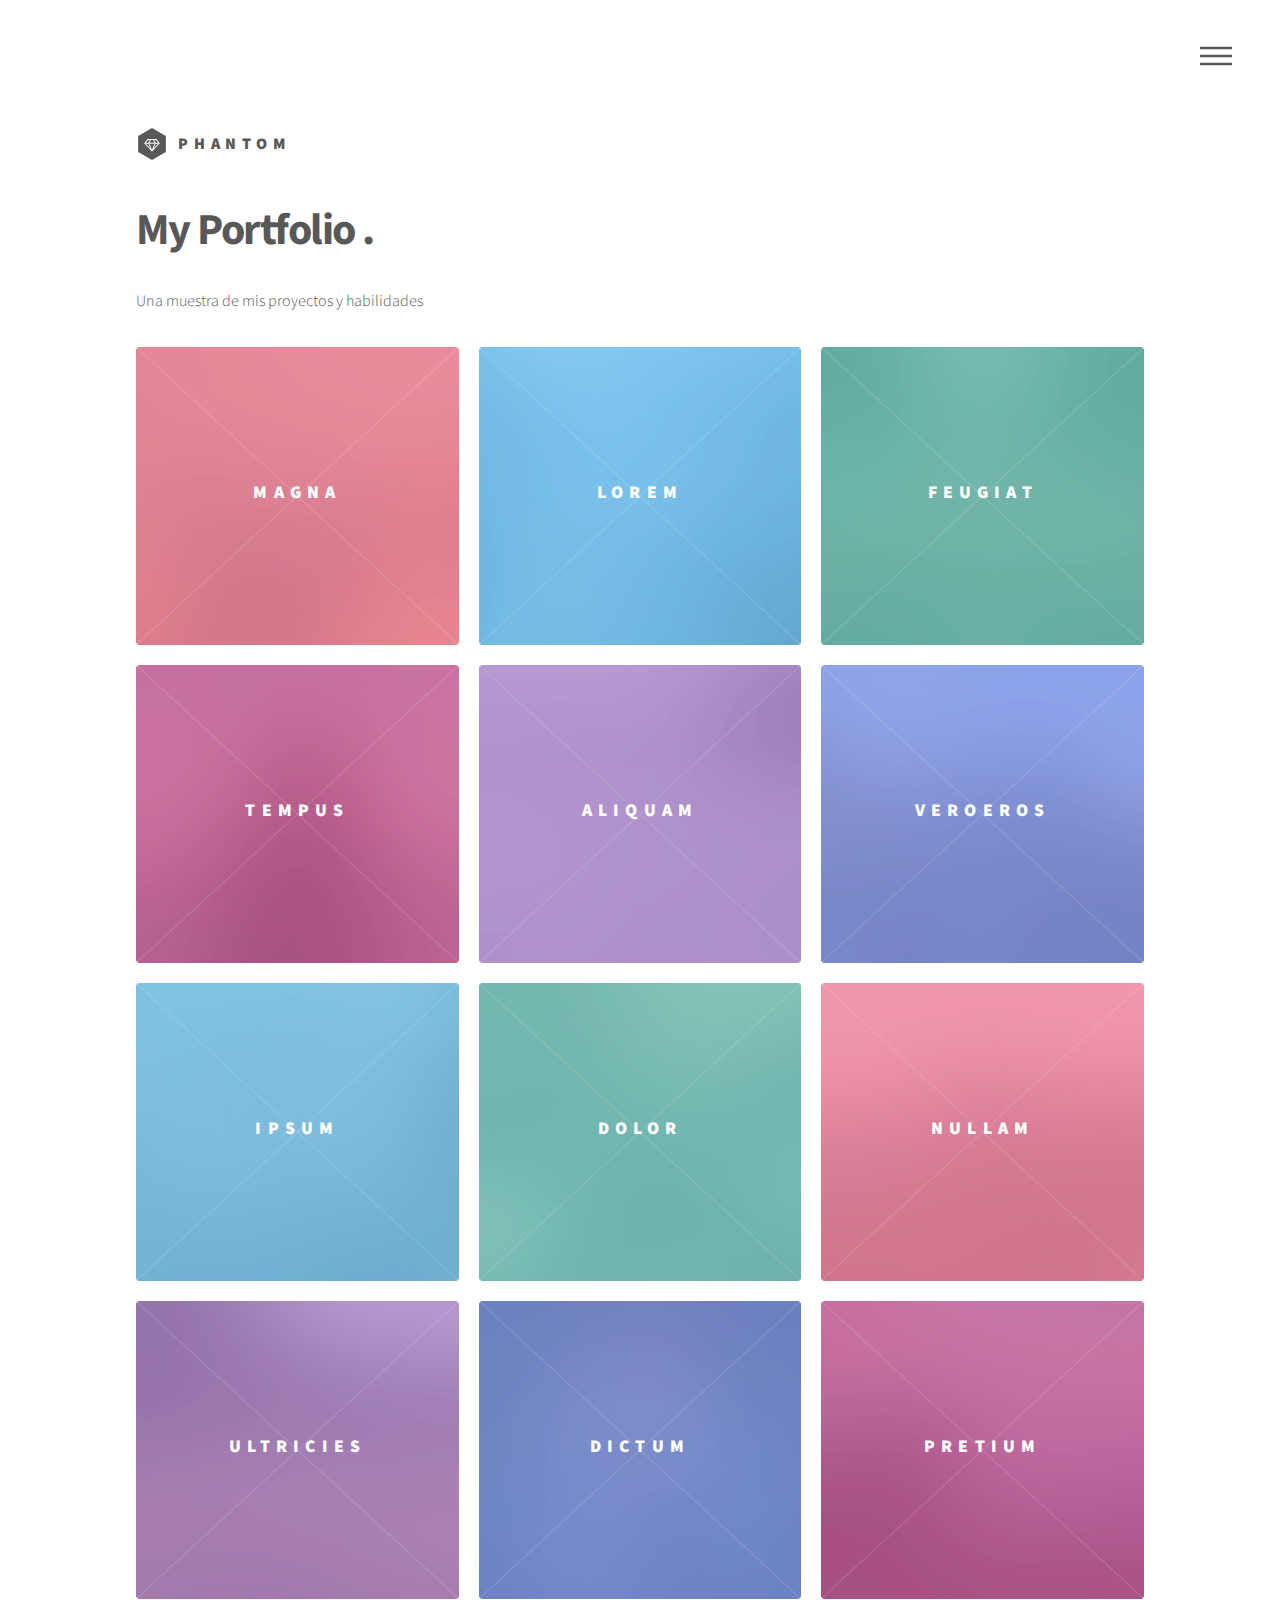
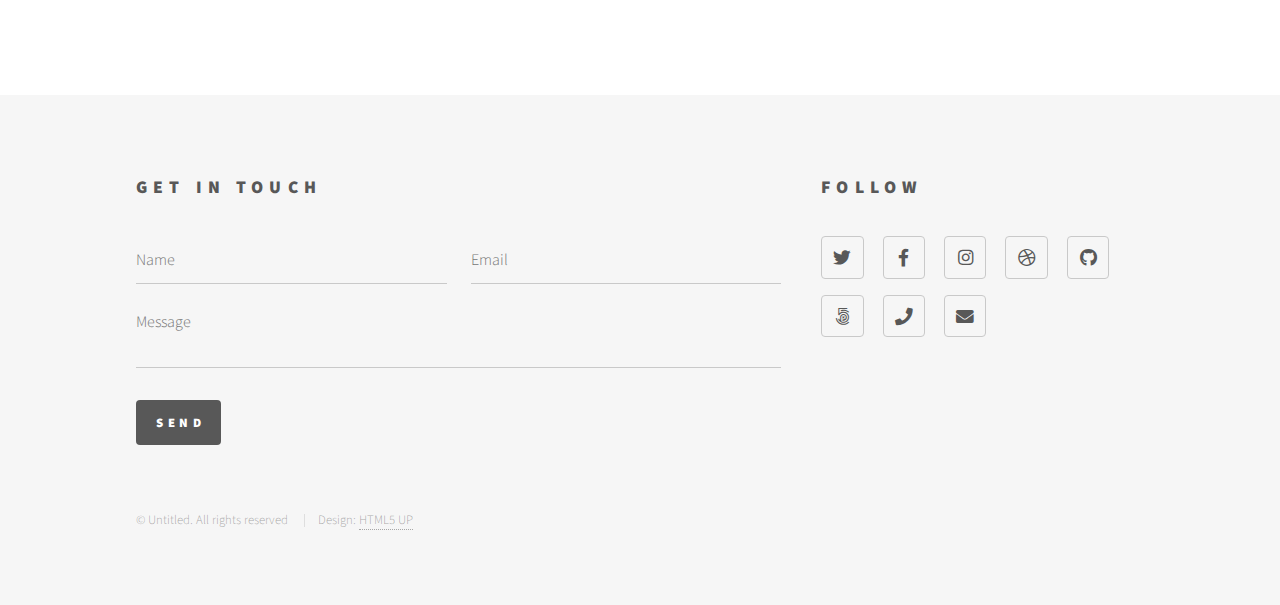
==== index.html @ a5b8e9b0 "upload" ====
<!DOCTYPE HTML>
<!--
	Phantom by HTML5 UP
	html5up.net | @ajlkn
	Free for personal and commercial use under the CCA 3.0 license (html5up.net/license)
-->
<html>

<head>
	<title>Sofia's portfolio</title>
	<meta charset="utf-8" />
	<meta name="viewport" content="width=device-width, initial-scale=1, user-scalable=no" />
	<link rel="stylesheet" href="assets/css/main.css" />
	<noscript>
		<link rel="stylesheet" href="assets/css/noscript.css" />
	</noscript>
</head>

<body class="is-preload">
	<!-- Wrapper -->
	<div id="wrapper">

		<!-- Header -->
		<header id="header">
			<div class="inner">

				<!-- Logo -->
				<a href="index.html" class="logo">
					<span class="symbol"><img src="images/logo.svg" alt="" /></span><span class="title">Phantom</span>
				</a>

				<!-- Nav -->
				<nav>
					<ul>
						<li><a href="#menu">Menu</a></li>
					</ul>
				</nav>

			</div>
		</header>

		<!-- Menu -->
		<nav id="menu">
			<h2>Menu</h2>
			<ul>
				<li><a href="index.html">Home</a></li>
				<li><a href="generic.html">Ipsum veroeros</a></li>
				<li><a href="generic.html">Tempus etiam</a></li>
				<li><a href="generic.html">Consequat dolor</a></li>
				<li><a href="elements.html">Elements</a></li>
			</ul>
		</nav>

		<!-- Main -->
		<div id="main">
			<div class="inner">
				<header>
					<h1>My Portfolio .</h1>
					<p>Una muestra de mis proyectos y habilidades</p>
				</header>
				<section class="tiles">
					<article class="style1">
						<span class="image">
							<img src="images/pic01.jpg" alt="" />
						</span>
						<a href="generic.html">
							<h2>Magna</h2>
							<div class="content">
								<p>Sed nisl arcu euismod sit amet nisi lorem etiam dolor veroeros et feugiat.</p>
							</div>
						</a>
					</article>
					<article class="style2">
						<span class="image">
							<img src="images/pic02.jpg" alt="" />
						</span>
						<a href="generic.html">
							<h2>Lorem</h2>
							<div class="content">
								<p>Sed nisl arcu euismod sit amet nisi lorem etiam dolor veroeros et feugiat.</p>
							</div>
						</a>
					</article>
					<article class="style3">
						<span class="image">
							<img src="images/pic03.jpg" alt="" />
						</span>
						<a href="generic.html">
							<h2>Feugiat</h2>
							<div class="content">
								<p>Sed nisl arcu euismod sit amet nisi lorem etiam dolor veroeros et feugiat.</p>
							</div>
						</a>
					</article>
					<article class="style4">
						<span class="image">
							<img src="images/pic04.jpg" alt="" />
						</span>
						<a href="generic.html">
							<h2>Tempus</h2>
							<div class="content">
								<p>Sed nisl arcu euismod sit amet nisi lorem etiam dolor veroeros et feugiat.</p>
							</div>
						</a>
					</article>
					<article class="style5">
						<span class="image">
							<img src="images/pic05.jpg" alt="" />
						</span>
						<a href="generic.html">
							<h2>Aliquam</h2>
							<div class="content">
								<p>Sed nisl arcu euismod sit amet nisi lorem etiam dolor veroeros et feugiat.</p>
							</div>
						</a>
					</article>
					<article class="style6">
						<span class="image">
							<img src="images/pic06.jpg" alt="" />
						</span>
						<a href="generic.html">
							<h2>Veroeros</h2>
							<div class="content">
								<p>Sed nisl arcu euismod sit amet nisi lorem etiam dolor veroeros et feugiat.</p>
							</div>
						</a>
					</article>
					<article class="style2">
						<span class="image">
							<img src="images/pic07.jpg" alt="" />
						</span>
						<a href="generic.html">
							<h2>Ipsum</h2>
							<div class="content">
								<p>Sed nisl arcu euismod sit amet nisi lorem etiam dolor veroeros et feugiat.</p>
							</div>
						</a>
					</article>
					<article class="style3">
						<span class="image">
							<img src="images/pic08.jpg" alt="" />
						</span>
						<a href="generic.html">
							<h2>Dolor</h2>
							<div class="content">
								<p>Sed nisl arcu euismod sit amet nisi lorem etiam dolor veroeros et feugiat.</p>
							</div>
						</a>
					</article>
					<article class="style1">
						<span class="image">
							<img src="images/pic09.jpg" alt="" />
						</span>
						<a href="generic.html">
							<h2>Nullam</h2>
							<div class="content">
								<p>Sed nisl arcu euismod sit amet nisi lorem etiam dolor veroeros et feugiat.</p>
							</div>
						</a>
					</article>
					<article class="style5">
						<span class="image">
							<img src="images/pic10.jpg" alt="" />
						</span>
						<a href="generic.html">
							<h2>Ultricies</h2>
							<div class="content">
								<p>Sed nisl arcu euismod sit amet nisi lorem etiam dolor veroeros et feugiat.</p>
							</div>
						</a>
					</article>
					<article class="style6">
						<span class="image">
							<img src="images/pic11.jpg" alt="" />
						</span>
						<a href="generic.html">
							<h2>Dictum</h2>
							<div class="content">
								<p>Sed nisl arcu euismod sit amet nisi lorem etiam dolor veroeros et feugiat.</p>
							</div>
						</a>
					</article>
					<article class="style4">
						<span class="image">
							<img src="images/pic12.jpg" alt="" />
						</span>
						<a href="generic.html">
							<h2>Pretium</h2>
							<div class="content">
								<p>Sed nisl arcu euismod sit amet nisi lorem etiam dolor veroeros et feugiat.</p>
							</div>
						</a>
					</article>
				</section>
			</div>
		</div>

		<!-- Footer -->
		<footer id="footer">
			<div class="inner">
				<section>
					<h2>Get in touch</h2>
					<form method="post" action="#">
						<div class="fields">
							<div class="field half">
								<input type="text" name="name" id="name" placeholder="Name" />
							</div>
							<div class="field half">
								<input type="email" name="email" id="email" placeholder="Email" />
							</div>
							<div class="field">
								<textarea name="message" id="message" placeholder="Message"></textarea>
							</div>
						</div>
						<ul class="actions">
							<li><input type="submit" value="Send" class="primary" /></li>
						</ul>
					</form>
				</section>
				<section>
					<h2>Follow</h2>
					<ul class="icons">
						<li><a href="#" class="icon brands style2 fa-twitter"><span class="label">Twitter</span></a>
						</li>
						<li><a href="#" class="icon brands style2 fa-facebook-f"><span class="label">Facebook</span></a>
						</li>
						<li><a href="#" class="icon brands style2 fa-instagram"><span class="label">Instagram</span></a>
						</li>
						<li><a href="#" class="icon brands style2 fa-dribbble"><span class="label">Dribbble</span></a>
						</li>
						<li><a href="#" class="icon brands style2 fa-github"><span class="label">GitHub</span></a></li>
						<li><a href="#" class="icon brands style2 fa-500px"><span class="label">500px</span></a></li>
						<li><a href="#" class="icon solid style2 fa-phone"><span class="label">Phone</span></a></li>
						<li><a href="#" class="icon solid style2 fa-envelope"><span class="label">Email</span></a></li>
					</ul>
				</section>
				<ul class="copyright">
					<li>&copy; Untitled. All rights reserved</li>
					<li>Design: <a href="http://html5up.net">HTML5 UP</a></li>
				</ul>
			</div>
		</footer>

	</div>

	<!-- Scripts -->
	<script src="assets/js/jquery.min.js"></script>
	<script src="assets/js/browser.min.js"></script>
	<script src="assets/js/breakpoints.min.js"></script>
	<script src="assets/js/util.js"></script>
	<script src="assets/js/main.js"></script>

</body>

</html>
---- assets/css/main.css ----
@import url(fontawesome-all.min.css);
@import url("https://fonts.googleapis.com/css?family=Source+Sans+Pro:300,700,900");

/*
	Phantom by HTML5 UP
	html5up.net | @ajlkn
	Free for personal and commercial use under the CCA 3.0 license (html5up.net/license)
*/

html, body, div, span, applet, object,
iframe, h1, h2, h3, h4, h5, h6, p, blockquote,
pre, a, abbr, acronym, address, big, cite,
code, del, dfn, em, img, ins, kbd, q, s, samp,
small, strike, strong, sub, sup, tt, var, b,
u, i, center, dl, dt, dd, ol, ul, li, fieldset,
form, label, legend, table, caption, tbody,
tfoot, thead, tr, th, td, article, aside,
canvas, details, embed, figure, figcaption,
footer, header, hgroup, menu, nav, output, ruby,
section, summary, time, mark, audio, video {
	margin: 0;
	padding: 0;
	border: 0;
	font-size: 100%;
	font: inherit;
	vertical-align: baseline;}

article, aside, details, figcaption, figure,
footer, header, hgroup, menu, nav, section {
	display: block;}

body {
	line-height: 1;
}

ol, ul {
	list-style: none;
}

blockquote, q {
	quotes: none;
}

	blockquote:before, blockquote:after, q:before, q:after {
		content: '';
		content: none;
	}

table {
	border-collapse: collapse;
	border-spacing: 0;
}

body {
	-webkit-text-size-adjust: none;
}

mark {
	background-color: transparent;
	color: inherit;
}

input::-moz-focus-inner {
	border: 0;
	padding: 0;
}

input, select, textarea {
	-moz-appearance: none;
	-webkit-appearance: none;
	-ms-appearance: none;
	appearance: none;
}

/* Basic */

	@-ms-viewport {
		width: device-width;
	}

	body {
		-ms-overflow-style: scrollbar;
	}

	@media screen and (max-width: 480px) {

		html, body {
			min-width: 320px;
		}

	}

	html {
		box-sizing: border-box;
	}

	*, *:before, *:after {
		box-sizing: inherit;
	}

	body {
		background: #ffffff;
	}

		body.is-preload *, body.is-preload *:before, body.is-preload *:after {
			-moz-animation: none !important;
			-webkit-animation: none !important;
			-ms-animation: none !important;
			animation: none !important;
			-moz-transition: none !important;
			-webkit-transition: none !important;
			-ms-transition: none !important;
			transition: none !important;
		}

/* Type */

	body, input, select, textarea {
		color: #585858;
		font-family: "Source Sans Pro", Helvetica, sans-serif;
		font-size: 16pt;
		font-weight: 300;
		line-height: 1.75;
	}

		@media screen and (max-width: 1680px) {

			body, input, select, textarea {
				font-size: 14pt;
			}

		}

		@media screen and (max-width: 1280px) {

			body, input, select, textarea {
				font-size: 12pt;
			}

		}

	a {
		-moz-transition: border-bottom-color 0.2s ease, color 0.2s ease;
		-webkit-transition: border-bottom-color 0.2s ease, color 0.2s ease;
		-ms-transition: border-bottom-color 0.2s ease, color 0.2s ease;
		transition: border-bottom-color 0.2s ease, color 0.2s ease;
		text-decoration: none;
		color: #585858;
		border-bottom: dotted 1px rgba(88, 88, 88, 0.5);
	}

		a:hover {
			border-bottom-color: transparent;
			color: #f2849e !important;
		}

	strong, b {
		font-weight: 900;
	}

	em, i {
		font-style: italic;
	}

	p {
		margin: 0 0 2em 0;
	}

	h1 {
		font-size: 2.75em;
		font-weight: 700;
		line-height: 1.3;
		margin: 0 0 1em 0;
		letter-spacing: -0.035em;
	}

		h1 a {
			color: inherit;
		}

		@media screen and (max-width: 736px) {

			h1 {
				font-size: 2em;
				margin: 0 0 1em 0;
			}

		}

		@media screen and (max-width: 360px) {

			h1 {
				font-size: 1.75em;
			}

		}

	h2, h3, h4, h5, h6 {
		font-weight: 900;
		line-height: 1.5;
		margin: 0 0 2em 0;
		text-transform: uppercase;
		letter-spacing: 0.35em;
	}

		h2 a, h3 a, h4 a, h5 a, h6 a {
			color: inherit;
		}

	h2 {
		font-size: 1.1em;
	}

	h3 {
		font-size: 1em;
	}

	h4 {
		font-size: 0.8em;
	}

	h5 {
		font-size: 0.8em;
	}

	h6 {
		font-size: 0.8em;
	}

	@media screen and (max-width: 980px) {

		h1 br, h2 br, h3 br, h4 br, h5 br, h6 br {
			display: none;
		}

	}

	@media screen and (max-width: 736px) {

		h2 {
			font-size: 1em;
		}

		h3 {
			font-size: 0.8em;
		}

	}

	sub {
		font-size: 0.8em;
		position: relative;
		top: 0.5em;
	}

	sup {
		font-size: 0.8em;
		position: relative;
		top: -0.5em;
	}

	blockquote {
		border-left: solid 4px #c9c9c9;
		font-style: italic;
		margin: 0 0 2em 0;
		padding: 0.5em 0 0.5em 2em;
	}

	code {
		background: rgba(144, 144, 144, 0.075);
		border-radius: 4px;
		border: solid 1px #c9c9c9;
		font-family: "Courier New", monospace;
		font-size: 0.9em;
		margin: 0 0.25em;
		padding: 0.25em 0.65em;
	}

	pre {
		-webkit-overflow-scrolling: touch;
		font-family: "Courier New", monospace;
		font-size: 0.9em;
		margin: 0 0 2em 0;
	}

		pre code {
			display: block;
			line-height: 1.75;
			padding: 1em 1.5em;
			overflow-x: auto;
		}

	hr {
		border: 0;
		border-bottom: solid 1px #c9c9c9;
		margin: 2em 0;
	}

		hr.major {
			margin: 3em 0;
		}

	.align-left {
		text-align: left;
	}

	.align-center {
		text-align: center;
	}

	.align-right {
		text-align: right;
	}

/* Row */

	.row {
		display: flex;
		flex-wrap: wrap;
		box-sizing: border-box;
		align-items: stretch;
	}

		.row > * {
			box-sizing: border-box;
		}

		.row.gtr-uniform > * > :last-child {
			margin-bottom: 0;
		}

		.row.aln-left {
			justify-content: flex-start;
		}

		.row.aln-center {
			justify-content: center;
		}

		.row.aln-right {
			justify-content: flex-end;
		}

		.row.aln-top {
			align-items: flex-start;
		}

		.row.aln-middle {
			align-items: center;
		}

		.row.aln-bottom {
			align-items: flex-end;
		}

		.row > .imp {
			order: -1;
		}

		.row > .col-1 {
			width: 8.33333%;
		}

		.row > .off-1 {
			margin-left: 8.33333%;
		}

		.row > .col-2 {
			width: 16.66667%;
		}

		.row > .off-2 {
			margin-left: 16.66667%;
		}

		.row > .col-3 {
			width: 25%;
		}

		.row > .off-3 {
			margin-left: 25%;
		}

		.row > .col-4 {
			width: 33.33333%;
		}

		.row > .off-4 {
			margin-left: 33.33333%;
		}

		.row > .col-5 {
			width: 41.66667%;
		}

		.row > .off-5 {
			margin-left: 41.66667%;
		}

		.row > .col-6 {
			width: 50%;
		}

		.row > .off-6 {
			margin-left: 50%;
		}

		.row > .col-7 {
			width: 58.33333%;
		}

		.row > .off-7 {
			margin-left: 58.33333%;
		}

		.row > .col-8 {
			width: 66.66667%;
		}

		.row > .off-8 {
			margin-left: 66.66667%;
		}

		.row > .col-9 {
			width: 75%;
		}

		.row > .off-9 {
			margin-left: 75%;
		}

		.row > .col-10 {
			width: 83.33333%;
		}

		.row > .off-10 {
			margin-left: 83.33333%;
		}

		.row > .col-11 {
			width: 91.66667%;
		}

		.row > .off-11 {
			margin-left: 91.66667%;
		}

		.row > .col-12 {
			width: 100%;
		}

		.row > .off-12 {
			margin-left: 100%;
		}

		.row.gtr-0 {
			margin-top: 0;
			margin-left: 0em;
		}

			.row.gtr-0 > * {
				padding: 0 0 0 0em;
			}

			.row.gtr-0.gtr-uniform {
				margin-top: 0em;
			}

				.row.gtr-0.gtr-uniform > * {
					padding-top: 0em;
				}

		.row.gtr-25 {
			margin-top: 0;
			margin-left: -0.5em;
		}

			.row.gtr-25 > * {
				padding: 0 0 0 0.5em;
			}

			.row.gtr-25.gtr-uniform {
				margin-top: -0.5em;
			}

				.row.gtr-25.gtr-uniform > * {
					padding-top: 0.5em;
				}

		.row.gtr-50 {
			margin-top: 0;
			margin-left: -1em;
		}

			.row.gtr-50 > * {
				padding: 0 0 0 1em;
			}

			.row.gtr-50.gtr-uniform {
				margin-top: -1em;
			}

				.row.gtr-50.gtr-uniform > * {
					padding-top: 1em;
				}

		.row {
			margin-top: 0;
			margin-left: -2em;
		}

			.row > * {
				padding: 0 0 0 2em;
			}

			.row.gtr-uniform {
				margin-top: -2em;
			}

				.row.gtr-uniform > * {
					padding-top: 2em;
				}

		.row.gtr-150 {
			margin-top: 0;
			margin-left: -3em;
		}

			.row.gtr-150 > * {
				padding: 0 0 0 3em;
			}

			.row.gtr-150.gtr-uniform {
				margin-top: -3em;
			}

				.row.gtr-150.gtr-uniform > * {
					padding-top: 3em;
				}

		.row.gtr-200 {
			margin-top: 0;
			margin-left: -4em;
		}

			.row.gtr-200 > * {
				padding: 0 0 0 4em;
			}

			.row.gtr-200.gtr-uniform {
				margin-top: -4em;
			}

				.row.gtr-200.gtr-uniform > * {
					padding-top: 4em;
				}

		@media screen and (max-width: 1680px) {

			.row {
				display: flex;
				flex-wrap: wrap;
				box-sizing: border-box;
				align-items: stretch;
			}

				.row > * {
					box-sizing: border-box;
				}

				.row.gtr-uniform > * > :last-child {
					margin-bottom: 0;
				}

				.row.aln-left {
					justify-content: flex-start;
				}

				.row.aln-center {
					justify-content: center;
				}

				.row.aln-right {
					justify-content: flex-end;
				}

				.row.aln-top {
					align-items: flex-start;
				}

				.row.aln-middle {
					align-items: center;
				}

				.row.aln-bottom {
					align-items: flex-end;
				}

				.row > .imp-xlarge {
					order: -1;
				}

				.row > .col-1-xlarge {
					width: 8.33333%;
				}

				.row > .off-1-xlarge {
					margin-left: 8.33333%;
				}

				.row > .col-2-xlarge {
					width: 16.66667%;
				}

				.row > .off-2-xlarge {
					margin-left: 16.66667%;
				}

				.row > .col-3-xlarge {
					width: 25%;
				}

				.row > .off-3-xlarge {
					margin-left: 25%;
				}

				.row > .col-4-xlarge {
					width: 33.33333%;
				}

				.row > .off-4-xlarge {
					margin-left: 33.33333%;
				}

				.row > .col-5-xlarge {
					width: 41.66667%;
				}

				.row > .off-5-xlarge {
					margin-left: 41.66667%;
				}

				.row > .col-6-xlarge {
					width: 50%;
				}

				.row > .off-6-xlarge {
					margin-left: 50%;
				}

				.row > .col-7-xlarge {
					width: 58.33333%;
				}

				.row > .off-7-xlarge {
					margin-left: 58.33333%;
				}

				.row > .col-8-xlarge {
					width: 66.66667%;
				}

				.row > .off-8-xlarge {
					margin-left: 66.66667%;
				}

				.row > .col-9-xlarge {
					width: 75%;
				}

				.row > .off-9-xlarge {
					margin-left: 75%;
				}

				.row > .col-10-xlarge {
					width: 83.33333%;
				}

				.row > .off-10-xlarge {
					margin-left: 83.33333%;
				}

				.row > .col-11-xlarge {
					width: 91.66667%;
				}

				.row > .off-11-xlarge {
					margin-left: 91.66667%;
				}

				.row > .col-12-xlarge {
					width: 100%;
				}

				.row > .off-12-xlarge {
					margin-left: 100%;
				}

				.row.gtr-0 {
					margin-top: 0;
					margin-left: 0em;
				}

					.row.gtr-0 > * {
						padding: 0 0 0 0em;
					}

					.row.gtr-0.gtr-uniform {
						margin-top: 0em;
					}

						.row.gtr-0.gtr-uniform > * {
							padding-top: 0em;
						}

				.row.gtr-25 {
					margin-top: 0;
					margin-left: -0.5em;
				}

					.row.gtr-25 > * {
						padding: 0 0 0 0.5em;
					}

					.row.gtr-25.gtr-uniform {
						margin-top: -0.5em;
					}

						.row.gtr-25.gtr-uniform > * {
							padding-top: 0.5em;
						}

				.row.gtr-50 {
					margin-top: 0;
					margin-left: -1em;
				}

					.row.gtr-50 > * {
						padding: 0 0 0 1em;
					}

					.row.gtr-50.gtr-uniform {
						margin-top: -1em;
					}

						.row.gtr-50.gtr-uniform > * {
							padding-top: 1em;
						}

				.row {
					margin-top: 0;
					margin-left: -2em;
				}

					.row > * {
						padding: 0 0 0 2em;
					}

					.row.gtr-uniform {
						margin-top: -2em;
					}

						.row.gtr-uniform > * {
							padding-top: 2em;
						}

				.row.gtr-150 {
					margin-top: 0;
					margin-left: -3em;
				}

					.row.gtr-150 > * {
						padding: 0 0 0 3em;
					}

					.row.gtr-150.gtr-uniform {
						margin-top: -3em;
					}

						.row.gtr-150.gtr-uniform > * {
							padding-top: 3em;
						}

				.row.gtr-200 {
					margin-top: 0;
					margin-left: -4em;
				}

					.row.gtr-200 > * {
						padding: 0 0 0 4em;
					}

					.row.gtr-200.gtr-uniform {
						margin-top: -4em;
					}

						.row.gtr-200.gtr-uniform > * {
							padding-top: 4em;
						}

		}

		@media screen and (max-width: 1280px) {

			.row {
				display: flex;
				flex-wrap: wrap;
				box-sizing: border-box;
				align-items: stretch;
			}

				.row > * {
					box-sizing: border-box;
				}

				.row.gtr-uniform > * > :last-child {
					margin-bottom: 0;
				}

				.row.aln-left {
					justify-content: flex-start;
				}

				.row.aln-center {
					justify-content: center;
				}

				.row.aln-right {
					justify-content: flex-end;
				}

				.row.aln-top {
					align-items: flex-start;
				}

				.row.aln-middle {
					align-items: center;
				}

				.row.aln-bottom {
					align-items: flex-end;
				}

				.row > .imp-large {
					order: -1;
				}

				.row > .col-1-large {
					width: 8.33333%;
				}

				.row > .off-1-large {
					margin-left: 8.33333%;
				}

				.row > .col-2-large {
					width: 16.66667%;
				}

				.row > .off-2-large {
					margin-left: 16.66667%;
				}

				.row > .col-3-large {
					width: 25%;
				}

				.row > .off-3-large {
					margin-left: 25%;
				}

				.row > .col-4-large {
					width: 33.33333%;
				}

				.row > .off-4-large {
					margin-left: 33.33333%;
				}

				.row > .col-5-large {
					width: 41.66667%;
				}

				.row > .off-5-large {
					margin-left: 41.66667%;
				}

				.row > .col-6-large {
					width: 50%;
				}

				.row > .off-6-large {
					margin-left: 50%;
				}

				.row > .col-7-large {
					width: 58.33333%;
				}

				.row > .off-7-large {
					margin-left: 58.33333%;
				}

				.row > .col-8-large {
					width: 66.66667%;
				}

				.row > .off-8-large {
					margin-left: 66.66667%;
				}

				.row > .col-9-large {
					width: 75%;
				}

				.row > .off-9-large {
					margin-left: 75%;
				}

				.row > .col-10-large {
					width: 83.33333%;
				}

				.row > .off-10-large {
					margin-left: 83.33333%;
				}

				.row > .col-11-large {
					width: 91.66667%;
				}

				.row > .off-11-large {
					margin-left: 91.66667%;
				}

				.row > .col-12-large {
					width: 100%;
				}

				.row > .off-12-large {
					margin-left: 100%;
				}

				.row.gtr-0 {
					margin-top: 0;
					margin-left: 0em;
				}

					.row.gtr-0 > * {
						padding: 0 0 0 0em;
					}

					.row.gtr-0.gtr-uniform {
						margin-top: 0em;
					}

						.row.gtr-0.gtr-uniform > * {
							padding-top: 0em;
						}

				.row.gtr-25 {
					margin-top: 0;
					margin-left: -0.5em;
				}

					.row.gtr-25 > * {
						padding: 0 0 0 0.5em;
					}

					.row.gtr-25.gtr-uniform {
						margin-top: -0.5em;
					}

						.row.gtr-25.gtr-uniform > * {
							padding-top: 0.5em;
						}

				.row.gtr-50 {
					margin-top: 0;
					margin-left: -1em;
				}

					.row.gtr-50 > * {
						padding: 0 0 0 1em;
					}

					.row.gtr-50.gtr-uniform {
						margin-top: -1em;
					}

						.row.gtr-50.gtr-uniform > * {
							padding-top: 1em;
						}

				.row {
					margin-top: 0;
					margin-left: -2em;
				}

					.row > * {
						padding: 0 0 0 2em;
					}

					.row.gtr-uniform {
						margin-top: -2em;
					}

						.row.gtr-uniform > * {
							padding-top: 2em;
						}

				.row.gtr-150 {
					margin-top: 0;
					margin-left: -3em;
				}

					.row.gtr-150 > * {
						padding: 0 0 0 3em;
					}

					.row.gtr-150.gtr-uniform {
						margin-top: -3em;
					}

						.row.gtr-150.gtr-uniform > * {
							padding-top: 3em;
						}

				.row.gtr-200 {
					margin-top: 0;
					margin-left: -4em;
				}

					.row.gtr-200 > * {
						padding: 0 0 0 4em;
					}

					.row.gtr-200.gtr-uniform {
						margin-top: -4em;
					}

						.row.gtr-200.gtr-uniform > * {
							padding-top: 4em;
						}

		}

		@media screen and (max-width: 980px) {

			.row {
				display: flex;
				flex-wrap: wrap;
				box-sizing: border-box;
				align-items: stretch;
			}

				.row > * {
					box-sizing: border-box;
				}

				.row.gtr-uniform > * > :last-child {
					margin-bottom: 0;
				}

				.row.aln-left {
					justify-content: flex-start;
				}

				.row.aln-center {
					justify-content: center;
				}

				.row.aln-right {
					justify-content: flex-end;
				}

				.row.aln-top {
					align-items: flex-start;
				}

				.row.aln-middle {
					align-items: center;
				}

				.row.aln-bottom {
					align-items: flex-end;
				}

				.row > .imp-medium {
					order: -1;
				}

				.row > .col-1-medium {
					width: 8.33333%;
				}

				.row > .off-1-medium {
					margin-left: 8.33333%;
				}

				.row > .col-2-medium {
					width: 16.66667%;
				}

				.row > .off-2-medium {
					margin-left: 16.66667%;
				}

				.row > .col-3-medium {
					width: 25%;
				}

				.row > .off-3-medium {
					margin-left: 25%;
				}

				.row > .col-4-medium {
					width: 33.33333%;
				}

				.row > .off-4-medium {
					margin-left: 33.33333%;
				}

				.row > .col-5-medium {
					width: 41.66667%;
				}

				.row > .off-5-medium {
					margin-left: 41.66667%;
				}

				.row > .col-6-medium {
					width: 50%;
				}

				.row > .off-6-medium {
					margin-left: 50%;
				}

				.row > .col-7-medium {
					width: 58.33333%;
				}

				.row > .off-7-medium {
					margin-left: 58.33333%;
				}

				.row > .col-8-medium {
					width: 66.66667%;
				}

				.row > .off-8-medium {
					margin-left: 66.66667%;
				}

				.row > .col-9-medium {
					width: 75%;
				}

				.row > .off-9-medium {
					margin-left: 75%;
				}

				.row > .col-10-medium {
					width: 83.33333%;
				}

				.row > .off-10-medium {
					margin-left: 83.33333%;
				}

				.row > .col-11-medium {
					width: 91.66667%;
				}

				.row > .off-11-medium {
					margin-left: 91.66667%;
				}

				.row > .col-12-medium {
					width: 100%;
				}

				.row > .off-12-medium {
					margin-left: 100%;
				}

				.row.gtr-0 {
					margin-top: 0;
					margin-left: 0em;
				}

					.row.gtr-0 > * {
						padding: 0 0 0 0em;
					}

					.row.gtr-0.gtr-uniform {
						margin-top: 0em;
					}

						.row.gtr-0.gtr-uniform > * {
							padding-top: 0em;
						}

				.row.gtr-25 {
					margin-top: 0;
					margin-left: -0.375em;
				}

					.row.gtr-25 > * {
						padding: 0 0 0 0.375em;
					}

					.row.gtr-25.gtr-uniform {
						margin-top: -0.375em;
					}

						.row.gtr-25.gtr-uniform > * {
							padding-top: 0.375em;
						}

				.row.gtr-50 {
					margin-top: 0;
					margin-left: -0.75em;
				}

					.row.gtr-50 > * {
						padding: 0 0 0 0.75em;
					}

					.row.gtr-50.gtr-uniform {
						margin-top: -0.75em;
					}

						.row.gtr-50.gtr-uniform > * {
							padding-top: 0.75em;
						}

				.row {
					margin-top: 0;
					margin-left: -1.5em;
				}

					.row > * {
						padding: 0 0 0 1.5em;
					}

					.row.gtr-uniform {
						margin-top: -1.5em;
					}

						.row.gtr-uniform > * {
							padding-top: 1.5em;
						}

				.row.gtr-150 {
					margin-top: 0;
					margin-left: -2.25em;
				}

					.row.gtr-150 > * {
						padding: 0 0 0 2.25em;
					}

					.row.gtr-150.gtr-uniform {
						margin-top: -2.25em;
					}

						.row.gtr-150.gtr-uniform > * {
							padding-top: 2.25em;
						}

				.row.gtr-200 {
					margin-top: 0;
					margin-left: -3em;
				}

					.row.gtr-200 > * {
						padding: 0 0 0 3em;
					}

					.row.gtr-200.gtr-uniform {
						margin-top: -3em;
					}

						.row.gtr-200.gtr-uniform > * {
							padding-top: 3em;
						}

		}

		@media screen and (max-width: 736px) {

			.row {
				display: flex;
				flex-wrap: wrap;
				box-sizing: border-box;
				align-items: stretch;
			}

				.row > * {
					box-sizing: border-box;
				}

				.row.gtr-uniform > * > :last-child {
					margin-bottom: 0;
				}

				.row.aln-left {
					justify-content: flex-start;
				}

				.row.aln-center {
					justify-content: center;
				}

				.row.aln-right {
					justify-content: flex-end;
				}

				.row.aln-top {
					align-items: flex-start;
				}

				.row.aln-middle {
					align-items: center;
				}

				.row.aln-bottom {
					align-items: flex-end;
				}

				.row > .imp-small {
					order: -1;
				}

				.row > .col-1-small {
					width: 8.33333%;
				}

				.row > .off-1-small {
					margin-left: 8.33333%;
				}

				.row > .col-2-small {
					width: 16.66667%;
				}

				.row > .off-2-small {
					margin-left: 16.66667%;
				}

				.row > .col-3-small {
					width: 25%;
				}

				.row > .off-3-small {
					margin-left: 25%;
				}

				.row > .col-4-small {
					width: 33.33333%;
				}

				.row > .off-4-small {
					margin-left: 33.33333%;
				}

				.row > .col-5-small {
					width: 41.66667%;
				}

				.row > .off-5-small {
					margin-left: 41.66667%;
				}

				.row > .col-6-small {
					width: 50%;
				}

				.row > .off-6-small {
					margin-left: 50%;
				}

				.row > .col-7-small {
					width: 58.33333%;
				}

				.row > .off-7-small {
					margin-left: 58.33333%;
				}

				.row > .col-8-small {
					width: 66.66667%;
				}

				.row > .off-8-small {
					margin-left: 66.66667%;
				}

				.row > .col-9-small {
					width: 75%;
				}

				.row > .off-9-small {
					margin-left: 75%;
				}

				.row > .col-10-small {
					width: 83.33333%;
				}

				.row > .off-10-small {
					margin-left: 83.33333%;
				}

				.row > .col-11-small {
					width: 91.66667%;
				}

				.row > .off-11-small {
					margin-left: 91.66667%;
				}

				.row > .col-12-small {
					width: 100%;
				}

				.row > .off-12-small {
					margin-left: 100%;
				}

				.row.gtr-0 {
					margin-top: 0;
					margin-left: 0em;
				}

					.row.gtr-0 > * {
						padding: 0 0 0 0em;
					}

					.row.gtr-0.gtr-uniform {
						margin-top: 0em;
					}

						.row.gtr-0.gtr-uniform > * {
							padding-top: 0em;
						}

				.row.gtr-25 {
					margin-top: 0;
					margin-left: -0.25em;
				}

					.row.gtr-25 > * {
						padding: 0 0 0 0.25em;
					}

					.row.gtr-25.gtr-uniform {
						margin-top: -0.25em;
					}

						.row.gtr-25.gtr-uniform > * {
							padding-top: 0.25em;
						}

				.row.gtr-50 {
					margin-top: 0;
					margin-left: -0.5em;
				}

					.row.gtr-50 > * {
						padding: 0 0 0 0.5em;
					}

					.row.gtr-50.gtr-uniform {
						margin-top: -0.5em;
					}

						.row.gtr-50.gtr-uniform > * {
							padding-top: 0.5em;
						}

				.row {
					margin-top: 0;
					margin-left: -1em;
				}

					.row > * {
						padding: 0 0 0 1em;
					}

					.row.gtr-uniform {
						margin-top: -1em;
					}

						.row.gtr-uniform > * {
							padding-top: 1em;
						}

				.row.gtr-150 {
					margin-top: 0;
					margin-left: -1.5em;
				}

					.row.gtr-150 > * {
						padding: 0 0 0 1.5em;
					}

					.row.gtr-150.gtr-uniform {
						margin-top: -1.5em;
					}

						.row.gtr-150.gtr-uniform > * {
							padding-top: 1.5em;
						}

				.row.gtr-200 {
					margin-top: 0;
					margin-left: -2em;
				}

					.row.gtr-200 > * {
						padding: 0 0 0 2em;
					}

					.row.gtr-200.gtr-uniform {
						margin-top: -2em;
					}

						.row.gtr-200.gtr-uniform > * {
							padding-top: 2em;
						}

		}

		@media screen and (max-width: 480px) {

			.row {
				display: flex;
				flex-wrap: wrap;
				box-sizing: border-box;
				align-items: stretch;
			}

				.row > * {
					box-sizing: border-box;
				}

				.row.gtr-uniform > * > :last-child {
					margin-bottom: 0;
				}

				.row.aln-left {
					justify-content: flex-start;
				}

				.row.aln-center {
					justify-content: center;
				}

				.row.aln-right {
					justify-content: flex-end;
				}

				.row.aln-top {
					align-items: flex-start;
				}

				.row.aln-middle {
					align-items: center;
				}

				.row.aln-bottom {
					align-items: flex-end;
				}

				.row > .imp-xsmall {
					order: -1;
				}

				.row > .col-1-xsmall {
					width: 8.33333%;
				}

				.row > .off-1-xsmall {
					margin-left: 8.33333%;
				}

				.row > .col-2-xsmall {
					width: 16.66667%;
				}

				.row > .off-2-xsmall {
					margin-left: 16.66667%;
				}

				.row > .col-3-xsmall {
					width: 25%;
				}

				.row > .off-3-xsmall {
					margin-left: 25%;
				}

				.row > .col-4-xsmall {
					width: 33.33333%;
				}

				.row > .off-4-xsmall {
					margin-left: 33.33333%;
				}

				.row > .col-5-xsmall {
					width: 41.66667%;
				}

				.row > .off-5-xsmall {
					margin-left: 41.66667%;
				}

				.row > .col-6-xsmall {
					width: 50%;
				}

				.row > .off-6-xsmall {
					margin-left: 50%;
				}

				.row > .col-7-xsmall {
					width: 58.33333%;
				}

				.row > .off-7-xsmall {
					margin-left: 58.33333%;
				}

				.row > .col-8-xsmall {
					width: 66.66667%;
				}

				.row > .off-8-xsmall {
					margin-left: 66.66667%;
				}

				.row > .col-9-xsmall {
					width: 75%;
				}

				.row > .off-9-xsmall {
					margin-left: 75%;
				}

				.row > .col-10-xsmall {
					width: 83.33333%;
				}

				.row > .off-10-xsmall {
					margin-left: 83.33333%;
				}

				.row > .col-11-xsmall {
					width: 91.66667%;
				}

				.row > .off-11-xsmall {
					margin-left: 91.66667%;
				}

				.row > .col-12-xsmall {
					width: 100%;
				}

				.row > .off-12-xsmall {
					margin-left: 100%;
				}

				.row.gtr-0 {
					margin-top: 0;
					margin-left: 0em;
				}

					.row.gtr-0 > * {
						padding: 0 0 0 0em;
					}

					.row.gtr-0.gtr-uniform {
						margin-top: 0em;
					}

						.row.gtr-0.gtr-uniform > * {
							padding-top: 0em;
						}

				.row.gtr-25 {
					margin-top: 0;
					margin-left: -0.25em;
				}

					.row.gtr-25 > * {
						padding: 0 0 0 0.25em;
					}

					.row.gtr-25.gtr-uniform {
						margin-top: -0.25em;
					}

						.row.gtr-25.gtr-uniform > * {
							padding-top: 0.25em;
						}

				.row.gtr-50 {
					margin-top: 0;
					margin-left: -0.5em;
				}

					.row.gtr-50 > * {
						padding: 0 0 0 0.5em;
					}

					.row.gtr-50.gtr-uniform {
						margin-top: -0.5em;
					}

						.row.gtr-50.gtr-uniform > * {
							padding-top: 0.5em;
						}

				.row {
					margin-top: 0;
					margin-left: -1em;
				}

					.row > * {
						padding: 0 0 0 1em;
					}

					.row.gtr-uniform {
						margin-top: -1em;
					}

						.row.gtr-uniform > * {
							padding-top: 1em;
						}

				.row.gtr-150 {
					margin-top: 0;
					margin-left: -1.5em;
				}

					.row.gtr-150 > * {
						padding: 0 0 0 1.5em;
					}

					.row.gtr-150.gtr-uniform {
						margin-top: -1.5em;
					}

						.row.gtr-150.gtr-uniform > * {
							padding-top: 1.5em;
						}

				.row.gtr-200 {
					margin-top: 0;
					margin-left: -2em;
				}

					.row.gtr-200 > * {
						padding: 0 0 0 2em;
					}

					.row.gtr-200.gtr-uniform {
						margin-top: -2em;
					}

						.row.gtr-200.gtr-uniform > * {
							padding-top: 2em;
						}

		}

/* Section/Article */

	section.special, article.special {
		text-align: center;
	}

	header p {
		margin-top: -1em;
	}

	@media screen and (max-width: 736px) {

		header p {
			margin-top: 0;
		}

	}

/* Icon */

	.icon {
		text-decoration: none;
		border-bottom: none;
		position: relative;
	}

		.icon:before {
			-moz-osx-font-smoothing: grayscale;
			-webkit-font-smoothing: antialiased;
			display: inline-block;
			font-style: normal;
			font-variant: normal;
			text-rendering: auto;
			line-height: 1;
			text-transform: none !important;
			font-family: 'Font Awesome 5 Free';
			font-weight: 400;
		}

		.icon > .label {
			display: none;
		}

		.icon:before {
			line-height: inherit;
		}

		.icon.solid:before {
			font-weight: 900;
		}

		.icon.brands:before {
			font-family: 'Font Awesome 5 Brands';
		}

		.icon.style2 {
			-moz-transition: background-color 0.2s ease-in-out, color 0.2s ease-in-out, border-color 0.2s ease-in-out;
			-webkit-transition: background-color 0.2s ease-in-out, color 0.2s ease-in-out, border-color 0.2s ease-in-out;
			-ms-transition: background-color 0.2s ease-in-out, color 0.2s ease-in-out, border-color 0.2s ease-in-out;
			transition: background-color 0.2s ease-in-out, color 0.2s ease-in-out, border-color 0.2s ease-in-out;
			background-color: transparent;
			border: solid 1px #c9c9c9;
			border-radius: 4px;
			width: 2.65em;
			height: 2.65em;
			display: inline-block;
			text-align: center;
			line-height: 2.65em;
			color: inherit;
		}

			.icon.style2:before {
				font-size: 1.1em;
			}

			.icon.style2:hover {
				color: #f2849e;
				border-color: #f2849e;
			}

			.icon.style2:active {
				background-color: rgba(242, 132, 158, 0.1);
			}

/* List */

	ol {
		list-style: decimal;
		margin: 0 0 2em 0;
		padding-left: 1.25em;
	}

		ol li {
			padding-left: 0.25em;
		}

	ul {
		list-style: disc;
		margin: 0 0 2em 0;
		padding-left: 1em;
	}

		ul li {
			padding-left: 0.5em;
		}

		ul.alt {
			list-style: none;
			padding-left: 0;
		}

			ul.alt li {
				border-top: solid 1px #c9c9c9;
				padding: 0.5em 0;
			}

				ul.alt li:first-child {
					border-top: 0;
					padding-top: 0;
				}

	dl {
		margin: 0 0 2em 0;
	}

		dl dt {
			display: block;
			font-weight: 900;
			margin: 0 0 1em 0;
		}

		dl dd {
			margin-left: 2em;
		}

/* Actions */

	ul.actions {
		display: -moz-flex;
		display: -webkit-flex;
		display: -ms-flex;
		display: flex;
		cursor: default;
		list-style: none;
		margin-left: -1em;
		padding-left: 0;
	}

		ul.actions li {
			padding: 0 0 0 1em;
			vertical-align: middle;
		}

		ul.actions.special {
			-moz-justify-content: center;
			-webkit-justify-content: center;
			-ms-justify-content: center;
			justify-content: center;
			width: 100%;
			margin-left: 0;
		}

			ul.actions.special li:first-child {
				padding-left: 0;
			}

		ul.actions.stacked {
			-moz-flex-direction: column;
			-webkit-flex-direction: column;
			-ms-flex-direction: column;
			flex-direction: column;
			margin-left: 0;
		}

			ul.actions.stacked li {
				padding: 1.3em 0 0 0;
			}

				ul.actions.stacked li:first-child {
					padding-top: 0;
				}

		ul.actions.fit {
			width: calc(100% + 1em);
		}

			ul.actions.fit li {
				-moz-flex-grow: 1;
				-webkit-flex-grow: 1;
				-ms-flex-grow: 1;
				flex-grow: 1;
				-moz-flex-shrink: 1;
				-webkit-flex-shrink: 1;
				-ms-flex-shrink: 1;
				flex-shrink: 1;
				width: 100%;
			}

				ul.actions.fit li > * {
					width: 100%;
				}

			ul.actions.fit.stacked {
				width: 100%;
			}

		@media screen and (max-width: 480px) {

			ul.actions:not(.fixed) {
				-moz-flex-direction: column;
				-webkit-flex-direction: column;
				-ms-flex-direction: column;
				flex-direction: column;
				margin-left: 0;
				width: 100% !important;
			}

				ul.actions:not(.fixed) li {
					-moz-flex-grow: 1;
					-webkit-flex-grow: 1;
					-ms-flex-grow: 1;
					flex-grow: 1;
					-moz-flex-shrink: 1;
					-webkit-flex-shrink: 1;
					-ms-flex-shrink: 1;
					flex-shrink: 1;
					padding: 1em 0 0 0;
					text-align: center;
					width: 100%;
				}

					ul.actions:not(.fixed) li > * {
						width: 100%;
					}

					ul.actions:not(.fixed) li:first-child {
						padding-top: 0;
					}

					ul.actions:not(.fixed) li input[type="submit"],
					ul.actions:not(.fixed) li input[type="reset"],
					ul.actions:not(.fixed) li input[type="button"],
					ul.actions:not(.fixed) li button,
					ul.actions:not(.fixed) li .button {
						width: 100%;
					}

						ul.actions:not(.fixed) li input[type="submit"].icon:before,
						ul.actions:not(.fixed) li input[type="reset"].icon:before,
						ul.actions:not(.fixed) li input[type="button"].icon:before,
						ul.actions:not(.fixed) li button.icon:before,
						ul.actions:not(.fixed) li .button.icon:before {
							margin-left: -0.5rem;
						}

		}

/* Icons */

	ul.icons {
		cursor: default;
		list-style: none;
		padding-left: 0;
		margin: -1em 0 2em -1em;
	}

		ul.icons li {
			display: inline-block;
			padding: 1em 0 0 1em;
		}

/* Form */

	form {
		margin: 0 0 2em 0;
		overflow-x: hidden;
	}

		form > :last-child {
			margin-bottom: 0;
		}

		form > .fields {
			display: -moz-flex;
			display: -webkit-flex;
			display: -ms-flex;
			display: flex;
			-moz-flex-wrap: wrap;
			-webkit-flex-wrap: wrap;
			-ms-flex-wrap: wrap;
			flex-wrap: wrap;
			width: calc(100% + 3em);
			margin: -1.5em 0 2em -1.5em;
		}

			form > .fields > .field {
				-moz-flex-grow: 0;
				-webkit-flex-grow: 0;
				-ms-flex-grow: 0;
				flex-grow: 0;
				-moz-flex-shrink: 0;
				-webkit-flex-shrink: 0;
				-ms-flex-shrink: 0;
				flex-shrink: 0;
				padding: 1.5em 0 0 1.5em;
				width: calc(100% - 1.5em);
			}

				form > .fields > .field.half {
					width: calc(50% - 0.75em);
				}

				form > .fields > .field.third {
					width: calc(100%/3 - 0.5em);
				}

				form > .fields > .field.quarter {
					width: calc(25% - 0.375em);
				}

		@media screen and (max-width: 480px) {

			form > .fields {
				width: calc(100% + 3em);
				margin: -1.5em 0 2em -1.5em;
			}

				form > .fields > .field {
					padding: 1.5em 0 0 1.5em;
					width: calc(100% - 1.5em);
				}

					form > .fields > .field.half {
						width: calc(100% - 1.5em);
					}

					form > .fields > .field.third {
						width: calc(100% - 1.5em);
					}

					form > .fields > .field.quarter {
						width: calc(100% - 1.5em);
					}

		}

	label {
		display: block;
		font-size: 0.9em;
		font-weight: 900;
		margin: 0 0 1em 0;
	}

	input[type="text"],
	input[type="password"],
	input[type="email"],
	input[type="tel"],
	select,
	textarea {
		-moz-appearance: none;
		-webkit-appearance: none;
		-ms-appearance: none;
		appearance: none;
		background-color: transparent;
		border: none;
		border-radius: 0;
		border-bottom: solid 1px #c9c9c9;
		color: inherit;
		display: block;
		outline: 0;
		padding: 0;
		text-decoration: none;
		width: 100%;
	}

		input[type="text"]:invalid,
		input[type="password"]:invalid,
		input[type="email"]:invalid,
		input[type="tel"]:invalid,
		select:invalid,
		textarea:invalid {
			box-shadow: none;
		}

		input[type="text"]:focus,
		input[type="password"]:focus,
		input[type="email"]:focus,
		input[type="tel"]:focus,
		select:focus,
		textarea:focus {
			border-bottom-color: #f2849e;
			box-shadow: inset 0 -1px 0 0 #f2849e;
		}

	select {
		background-image: url("data:image/svg+xml;charset=utf8,%3Csvg xmlns='http://www.w3.org/2000/svg' width='40' height='40' preserveAspectRatio='none' viewBox='0 0 40 40'%3E%3Cpath d='M9.4,12.3l10.4,10.4l10.4-10.4c0.2-0.2,0.5-0.4,0.9-0.4c0.3,0,0.6,0.1,0.9,0.4l3.3,3.3c0.2,0.2,0.4,0.5,0.4,0.9 c0,0.4-0.1,0.6-0.4,0.9L20.7,31.9c-0.2,0.2-0.5,0.4-0.9,0.4c-0.3,0-0.6-0.1-0.9-0.4L4.3,17.3c-0.2-0.2-0.4-0.5-0.4-0.9 c0-0.4,0.1-0.6,0.4-0.9l3.3-3.3c0.2-0.2,0.5-0.4,0.9-0.4S9.1,12.1,9.4,12.3z' fill='%23c9c9c9' /%3E%3C/svg%3E");
		background-size: 1.25rem;
		background-repeat: no-repeat;
		background-position: calc(100% - 1rem) center;
		height: 3em;
		padding-right: 3em;
		text-overflow: ellipsis;
	}

		select option {
			background: #ffffff;
		}

		select:focus::-ms-value {
			background-color: transparent;
		}

		select::-ms-expand {
			display: none;
		}

	input[type="text"],
	input[type="password"],
	input[type="email"],
	select {
		height: 3em;
	}

	textarea {
		padding: 0;
		min-height: 3.75em;
	}

	input[type="checkbox"],
	input[type="radio"] {
		-moz-appearance: none;
		-webkit-appearance: none;
		-ms-appearance: none;
		appearance: none;
		display: block;
		float: left;
		margin-right: -2em;
		opacity: 0;
		width: 1em;
		z-index: -1;
	}

		input[type="checkbox"] + label,
		input[type="radio"] + label {
			text-decoration: none;
			color: #585858;
			cursor: pointer;
			display: inline-block;
			font-size: 1em;
			font-weight: 300;
			padding-left: 2.55em;
			padding-right: 0.75em;
			position: relative;
		}

			input[type="checkbox"] + label:before,
			input[type="radio"] + label:before {
				-moz-osx-font-smoothing: grayscale;
				-webkit-font-smoothing: antialiased;
				display: inline-block;
				font-style: normal;
				font-variant: normal;
				text-rendering: auto;
				line-height: 1;
				text-transform: none !important;
				font-family: 'Font Awesome 5 Free';
				font-weight: 900;
			}

			input[type="checkbox"] + label:before,
			input[type="radio"] + label:before {
				border-radius: 4px;
				border: solid 1px #c9c9c9;
				content: '';
				display: inline-block;
				font-size: 0.8em;
				height: 2.25em;
				left: 0;
				line-height: 2.25em;
				position: absolute;
				text-align: center;
				top: 0;
				width: 2.25em;
			}

		input[type="checkbox"]:checked + label:before,
		input[type="radio"]:checked + label:before {
			background: #585858;
			border-color: #585858;
			color: #ffffff;
			content: '\f00c';
		}

		input[type="checkbox"]:focus + label:before,
		input[type="radio"]:focus + label:before {
			border-color: #f2849e;
			box-shadow: 0 0 0 1px #f2849e;
		}

	input[type="checkbox"] + label:before {
		border-radius: 4px;
	}

	input[type="radio"] + label:before {
		border-radius: 100%;
	}

/* Box */

	.box {
		border-radius: 4px;
		border: solid 1px #c9c9c9;
		margin-bottom: 2em;
		padding: 1.5em;
	}

		.box > :last-child,
		.box > :last-child > :last-child,
		.box > :last-child > :last-child > :last-child {
			margin-bottom: 0;
		}

		.box.alt {
			border: 0;
			border-radius: 0;
			padding: 0;
		}

/* Image */

	.image {
		border-radius: 4px;
		border: 0;
		display: inline-block;
		position: relative;
	}

		.image img {
			border-radius: 4px;
			display: block;
		}

		.image.left, .image.right {
			max-width: 40%;
		}

			.image.left img, .image.right img {
				width: 100%;
			}

		.image.left {
			float: left;
			padding: 0 1.5em 1em 0;
			top: 0.25em;
		}

		.image.right {
			float: right;
			padding: 0 0 1em 1.5em;
			top: 0.25em;
		}

		.image.fit {
			display: block;
			margin: 0 0 2em 0;
			width: 100%;
		}

			.image.fit img {
				width: 100%;
			}

		.image.main {
			display: block;
			margin: 0 0 3em 0;
			width: 100%;
		}

			.image.main img {
				width: 100%;
			}

			@media screen and (max-width: 736px) {

				.image.main {
					margin: 0 0 2em 0;
				}

			}

/* Table */

	.table-wrapper {
		-webkit-overflow-scrolling: touch;
		overflow-x: auto;
	}

	table {
		margin: 0 0 2em 0;
		width: 100%;
	}

		table tbody tr {
			border: solid 1px #c9c9c9;
			border-left: 0;
			border-right: 0;
		}

			table tbody tr:nth-child(2n + 1) {
				background-color: rgba(144, 144, 144, 0.075);
			}

		table td {
			padding: 0.75em 0.75em;
		}

		table th {
			font-size: 0.9em;
			font-weight: 900;
			padding: 0 0.75em 0.75em 0.75em;
			text-align: left;
		}

		table thead {
			border-bottom: solid 2px #c9c9c9;
		}

		table tfoot {
			border-top: solid 2px #c9c9c9;
		}

		table.alt {
			border-collapse: separate;
		}

			table.alt tbody tr td {
				border: solid 1px #c9c9c9;
				border-left-width: 0;
				border-top-width: 0;
			}

				table.alt tbody tr td:first-child {
					border-left-width: 1px;
				}

			table.alt tbody tr:first-child td {
				border-top-width: 1px;
			}

			table.alt thead {
				border-bottom: 0;
			}

			table.alt tfoot {
				border-top: 0;
			}

/* Button */

	input[type="submit"],
	input[type="reset"],
	input[type="button"],
	button,
	.button {
		-moz-appearance: none;
		-webkit-appearance: none;
		-ms-appearance: none;
		appearance: none;
		-moz-transition: background-color 0.2s ease-in-out, color 0.2s ease-in-out, box-shadow 0.2s ease-in-out;
		-webkit-transition: background-color 0.2s ease-in-out, color 0.2s ease-in-out, box-shadow 0.2s ease-in-out;
		-ms-transition: background-color 0.2s ease-in-out, color 0.2s ease-in-out, box-shadow 0.2s ease-in-out;
		transition: background-color 0.2s ease-in-out, color 0.2s ease-in-out, box-shadow 0.2s ease-in-out;
		background-color: transparent;
		border-radius: 4px;
		border: 0;
		box-shadow: inset 0 0 0 2px #585858;
		color: #585858 !important;
		cursor: pointer;
		display: inline-block;
		font-size: 0.8em;
		font-weight: 900;
		height: 3.5em;
		letter-spacing: 0.35em;
		line-height: 3.45em;
		overflow: hidden;
		padding: 0 1.25em 0 1.6em;
		text-align: center;
		text-decoration: none;
		text-overflow: ellipsis;
		text-transform: uppercase;
		white-space: nowrap;
	}

		input[type="submit"].icon:before,
		input[type="reset"].icon:before,
		input[type="button"].icon:before,
		button.icon:before,
		.button.icon:before {
			margin-right: 0.5em;
		}

		input[type="submit"].fit,
		input[type="reset"].fit,
		input[type="button"].fit,
		button.fit,
		.button.fit {
			width: 100%;
		}

		input[type="submit"]:hover,
		input[type="reset"]:hover,
		input[type="button"]:hover,
		button:hover,
		.button:hover {
			color: #f2849e !important;
			box-shadow: inset 0 0 0 2px #f2849e;
		}

		input[type="submit"]:active,
		input[type="reset"]:active,
		input[type="button"]:active,
		button:active,
		.button:active {
			background-color: rgba(242, 132, 158, 0.1);
		}

		input[type="submit"].small,
		input[type="reset"].small,
		input[type="button"].small,
		button.small,
		.button.small {
			font-size: 0.6em;
		}

		input[type="submit"].large,
		input[type="reset"].large,
		input[type="button"].large,
		button.large,
		.button.large {
			font-size: 1em;
		}

		input[type="submit"].primary,
		input[type="reset"].primary,
		input[type="button"].primary,
		button.primary,
		.button.primary {
			box-shadow: none;
			background-color: #585858;
			color: #ffffff !important;
		}

			input[type="submit"].primary:hover,
			input[type="reset"].primary:hover,
			input[type="button"].primary:hover,
			button.primary:hover,
			.button.primary:hover {
				background-color: #f2849e;
			}

			input[type="submit"].primary:active,
			input[type="reset"].primary:active,
			input[type="button"].primary:active,
			button.primary:active,
			.button.primary:active {
				background-color: #ee5f81;
			}

		input[type="submit"].disabled, input[type="submit"]:disabled,
		input[type="reset"].disabled,
		input[type="reset"]:disabled,
		input[type="button"].disabled,
		input[type="button"]:disabled,
		button.disabled,
		button:disabled,
		.button.disabled,
		.button:disabled {
			pointer-events: none;
			opacity: 0.25;
		}

/* Tiles */

	.tiles {
		display: -moz-flex;
		display: -webkit-flex;
		display: -ms-flex;
		display: flex;
		-moz-flex-wrap: wrap;
		-webkit-flex-wrap: wrap;
		-ms-flex-wrap: wrap;
		flex-wrap: wrap;
		postiion: relative;
		margin: -2.5em 0 0 -2.5em;
	}

		.tiles article {
			-moz-transition: -moz-transform 0.5s ease, opacity 0.5s ease;
			-webkit-transition: -webkit-transform 0.5s ease, opacity 0.5s ease;
			-ms-transition: -ms-transform 0.5s ease, opacity 0.5s ease;
			transition: transform 0.5s ease, opacity 0.5s ease;
			position: relative;
			width: calc(33.33333% - 2.5em);
			margin: 2.5em 0 0 2.5em;
		}

			.tiles article > .image {
				-moz-transition: -moz-transform 0.5s ease;
				-webkit-transition: -webkit-transform 0.5s ease;
				-ms-transition: -ms-transform 0.5s ease;
				transition: transform 0.5s ease;
				position: relative;
				display: block;
				width: 100%;
				border-radius: 4px;
				overflow: hidden;
			}

				.tiles article > .image img {
					display: block;
					width: 100%;
				}

				.tiles article > .image:before {
					pointer-events: none;
					-moz-transition: background-color 0.5s ease, opacity 0.5s ease;
					-webkit-transition: background-color 0.5s ease, opacity 0.5s ease;
					-ms-transition: background-color 0.5s ease, opacity 0.5s ease;
					transition: background-color 0.5s ease, opacity 0.5s ease;
					content: '';
					display: block;
					position: absolute;
					top: 0;
					left: 0;
					width: 100%;
					height: 100%;
					opacity: 1.0;
					z-index: 1;
					opacity: 0.8;
				}

				.tiles article > .image:after {
					pointer-events: none;
					-moz-transition: opacity 0.5s ease;
					-webkit-transition: opacity 0.5s ease;
					-ms-transition: opacity 0.5s ease;
					transition: opacity 0.5s ease;
					content: '';
					display: block;
					position: absolute;
					top: 0;
					left: 0;
					width: 100%;
					height: 100%;
					background-image: url("data:image/svg+xml;charset=utf8,%3Csvg xmlns='http://www.w3.org/2000/svg' width='100' height='100' viewBox='0 0 100 100' preserveAspectRatio='none'%3E%3Cstyle%3Eline %7B stroke-width: 0.25px%3B stroke: %23ffffff%3B %7D%3C/style%3E%3Cline x1='0' y1='0' x2='100' y2='100' /%3E%3Cline x1='100' y1='0' x2='0' y2='100' /%3E%3C/svg%3E");
					background-position: center;
					background-repeat: no-repeat;
					background-size: 100% 100%;
					opacity: 0.25;
					z-index: 2;
				}

			.tiles article > a {
				display: -moz-flex;
				display: -webkit-flex;
				display: -ms-flex;
				display: flex;
				-moz-flex-direction: column;
				-webkit-flex-direction: column;
				-ms-flex-direction: column;
				flex-direction: column;
				-moz-align-items: center;
				-webkit-align-items: center;
				-ms-align-items: center;
				align-items: center;
				-moz-justify-content: center;
				-webkit-justify-content: center;
				-ms-justify-content: center;
				justify-content: center;
				-moz-transition: background-color 0.5s ease, -moz-transform 0.5s ease;
				-webkit-transition: background-color 0.5s ease, -webkit-transform 0.5s ease;
				-ms-transition: background-color 0.5s ease, -ms-transform 0.5s ease;
				transition: background-color 0.5s ease, transform 0.5s ease;
				position: absolute;
				top: 0;
				left: 0;
				width: 100%;
				height: 100%;
				padding: 1em;
				border-radius: 4px;
				border-bottom: 0;
				color: #ffffff;
				text-align: center;
				text-decoration: none;
				z-index: 3;
			}

				.tiles article > a > :last-child {
					margin: 0;
				}

				.tiles article > a:hover {
					color: #ffffff !important;
				}

				.tiles article > a h2 {
					margin: 0;
				}

				.tiles article > a .content {
					-moz-transition: max-height 0.5s ease, opacity 0.5s ease;
					-webkit-transition: max-height 0.5s ease, opacity 0.5s ease;
					-ms-transition: max-height 0.5s ease, opacity 0.5s ease;
					transition: max-height 0.5s ease, opacity 0.5s ease;
					width: 100%;
					max-height: 0;
					line-height: 1.5;
					margin-top: 0.35em;
					opacity: 0;
				}

					.tiles article > a .content > :last-child {
						margin-bottom: 0;
					}

			.tiles article.style1 > .image:before {
				background-color: #f2849e;
			}

			.tiles article.style2 > .image:before {
				background-color: #7ecaf6;
			}

			.tiles article.style3 > .image:before {
				background-color: #7bd0c1;
			}

			.tiles article.style4 > .image:before {
				background-color: #c75b9b;
			}

			.tiles article.style5 > .image:before {
				background-color: #ae85ca;
			}

			.tiles article.style6 > .image:before {
				background-color: #8499e7;
			}

			body:not(.is-touch) .tiles article:hover > .image {
				-moz-transform: scale(1.1);
				-webkit-transform: scale(1.1);
				-ms-transform: scale(1.1);
				transform: scale(1.1);
			}

				body:not(.is-touch) .tiles article:hover > .image:before {
					background-color: #333333;
					opacity: 0.35;
				}

				body:not(.is-touch) .tiles article:hover > .image:after {
					opacity: 0;
				}

			body:not(.is-touch) .tiles article:hover .content {
				max-height: 15em;
				opacity: 1;
			}

		* + .tiles {
			margin-top: 2em;
		}

		body.is-preload .tiles article {
			-moz-transform: scale(0.9);
			-webkit-transform: scale(0.9);
			-ms-transform: scale(0.9);
			transform: scale(0.9);
			opacity: 0;
		}

		body.is-touch .tiles article .content {
			max-height: 15em;
			opacity: 1;
		}

		@media screen and (max-width: 1280px) {

			.tiles {
				margin: -1.25em 0 0 -1.25em;
			}

				.tiles article {
					width: calc(33.33333% - 1.25em);
					margin: 1.25em 0 0 1.25em;
				}

		}

		@media screen and (max-width: 980px) {

			.tiles {
				margin: -2.5em 0 0 -2.5em;
			}

				.tiles article {
					width: calc(50% - 2.5em);
					margin: 2.5em 0 0 2.5em;
				}

		}

		@media screen and (max-width: 736px) {

			.tiles {
				margin: -1.25em 0 0 -1.25em;
			}

				.tiles article {
					width: calc(50% - 1.25em);
					margin: 1.25em 0 0 1.25em;
				}

					.tiles article:hover > .image {
						-moz-transform: scale(1.0);
						-webkit-transform: scale(1.0);
						-ms-transform: scale(1.0);
						transform: scale(1.0);
					}

		}

		@media screen and (max-width: 480px) {

			.tiles {
				margin: 0;
			}

				.tiles article {
					width: 100%;
					margin: 1.25em 0 0 0;
				}

		}

/* Header */

	#header {
		padding: 8em 0 0.1em 0 ;
	}

		#header .logo {
			display: block;
			border-bottom: 0;
			color: inherit;
			font-weight: 900;
			letter-spacing: 0.35em;
			margin: 0 0 2.5em 0;
			text-decoration: none;
			text-transform: uppercase;
			display: inline-block;
		}

			#header .logo > * {
				display: inline-block;
				vertical-align: middle;
			}

			#header .logo .symbol {
				margin-right: 0.65em;
			}

				#header .logo .symbol img {
					display: block;
					width: 2em;
					height: 2em;
				}

		#header nav {
			position: fixed;
			right: 2em;
			top: 2em;
			z-index: 10000;
		}

			#header nav ul {
				display: -moz-flex;
				display: -webkit-flex;
				display: -ms-flex;
				display: flex;
				-moz-align-items: center;
				-webkit-align-items: center;
				-ms-align-items: center;
				align-items: center;
				list-style: none;
				margin: 0;
				padding: 0;
			}

				#header nav ul li {
					display: block;
					padding: 0;
				}

					#header nav ul li a {
						display: block;
						position: relative;
						height: 3em;
						line-height: 3em;
						padding: 0 1.5em;
						background-color: rgba(255, 255, 255, 0.5);
						border-radius: 4px;
						border: 0;
						font-size: 0.8em;
						font-weight: 900;
						letter-spacing: 0.35em;
						text-transform: uppercase;
					}

					#header nav ul li a[href="#menu"] {
						-webkit-tap-highlight-color: transparent;
						width: 4em;
						text-indent: 4em;
						font-size: 1em;
						overflow: hidden;
						padding: 0;
						white-space: nowrap;
					}

						#header nav ul li a[href="#menu"]:before, #header nav ul li a[href="#menu"]:after {
							-moz-transition: opacity 0.2s ease;
							-webkit-transition: opacity 0.2s ease;
							-ms-transition: opacity 0.2s ease;
							transition: opacity 0.2s ease;
							content: '';
							display: block;
							position: absolute;
							top: 0;
							left: 0;
							width: 100%;
							height: 100%;
							background-position: center;
							background-repeat: no-repeat;
							background-size: 2em 2em;
						}

						#header nav ul li a[href="#menu"]:before {
							background-image: url("data:image/svg+xml;charset=utf8,%3Csvg xmlns='http://www.w3.org/2000/svg' width='100' height='100' viewBox='0 0 100 100' preserveAspectRatio='none'%3E%3Cstyle%3Eline %7B stroke-width: 8px%3B stroke: %23f2849e%3B %7D%3C/style%3E%3Cline x1='0' y1='25' x2='100' y2='25' /%3E%3Cline x1='0' y1='50' x2='100' y2='50' /%3E%3Cline x1='0' y1='75' x2='100' y2='75' /%3E%3C/svg%3E");
							opacity: 0;
						}

						#header nav ul li a[href="#menu"]:after {
							background-image: url("data:image/svg+xml;charset=utf8,%3Csvg xmlns='http://www.w3.org/2000/svg' width='100' height='100' viewBox='0 0 100 100' preserveAspectRatio='none'%3E%3Cstyle%3Eline %7B stroke-width: 8px%3B stroke: %23585858%3B %7D%3C/style%3E%3Cline x1='0' y1='25' x2='100' y2='25' /%3E%3Cline x1='0' y1='50' x2='100' y2='50' /%3E%3Cline x1='0' y1='75' x2='100' y2='75' /%3E%3C/svg%3E");
							opacity: 1;
						}

						#header nav ul li a[href="#menu"]:hover:before {
							opacity: 1;
						}

						#header nav ul li a[href="#menu"]:hover:after {
							opacity: 0;
						}

		@media screen and (max-width: 736px) {

			#header {
				padding: 4em 0 0.1em 0 ;
			}

				#header nav {
					right: 0.5em;
					top: 0.5em;
				}

					#header nav ul li a[href="#menu"]:before, #header nav ul li a[href="#menu"]:after {
						background-size: 1.5em 1.5em;
					}

		}

/* Menu */

	#wrapper {
		-moz-transition: opacity 0.45s ease;
		-webkit-transition: opacity 0.45s ease;
		-ms-transition: opacity 0.45s ease;
		transition: opacity 0.45s ease;
		opacity: 1;
	}

	#menu {
		-moz-transform: translateX(22em);
		-webkit-transform: translateX(22em);
		-ms-transform: translateX(22em);
		transform: translateX(22em);
		-moz-transition: -moz-transform 0.45s ease, visibility 0.45s;
		-webkit-transition: -webkit-transform 0.45s ease, visibility 0.45s;
		-ms-transition: -ms-transform 0.45s ease, visibility 0.45s;
		transition: transform 0.45s ease, visibility 0.45s;
		position: fixed;
		top: 0;
		right: 0;
		width: 22em;
		max-width: 80%;
		height: 100%;
		-webkit-overflow-scrolling: touch;
		background: #585858;
		color: #ffffff;
		cursor: default;
		visibility: hidden;
		z-index: 10002;
	}

		#menu > .inner {
			-moz-transition: opacity 0.45s ease;
			-webkit-transition: opacity 0.45s ease;
			-ms-transition: opacity 0.45s ease;
			transition: opacity 0.45s ease;
			-webkit-overflow-scrolling: touch;
			position: absolute;
			top: 0;
			left: 0;
			width: 100%;
			height: 100%;
			padding: 2.75em;
			opacity: 0;
			overflow-y: auto;
		}

			#menu > .inner > ul {
				list-style: none;
				margin: 0 0 1em 0;
				padding: 0;
			}

				#menu > .inner > ul > li {
					padding: 0;
					border-top: solid 1px rgba(255, 255, 255, 0.15);
				}

					#menu > .inner > ul > li a {
						display: block;
						padding: 1em 0;
						line-height: 1.5;
						border: 0;
						color: inherit;
					}

					#menu > .inner > ul > li:first-child {
						border-top: 0;
						margin-top: -1em;
					}

		#menu > .close {
			-moz-transition: opacity 0.45s ease, -moz-transform 0.45s ease;
			-webkit-transition: opacity 0.45s ease, -webkit-transform 0.45s ease;
			-ms-transition: opacity 0.45s ease, -ms-transform 0.45s ease;
			transition: opacity 0.45s ease, transform 0.45s ease;
			-moz-transform: scale(0.25) rotate(180deg);
			-webkit-transform: scale(0.25) rotate(180deg);
			-ms-transform: scale(0.25) rotate(180deg);
			transform: scale(0.25) rotate(180deg);
			-webkit-tap-highlight-color: transparent;
			display: block;
			position: absolute;
			top: 2em;
			left: -6em;
			width: 6em;
			text-indent: 6em;
			height: 3em;
			border: 0;
			font-size: 1em;
			opacity: 0;
			overflow: hidden;
			padding: 0;
			white-space: nowrap;
		}

			#menu > .close:before, #menu > .close:after {
				-moz-transition: opacity 0.2s ease;
				-webkit-transition: opacity 0.2s ease;
				-ms-transition: opacity 0.2s ease;
				transition: opacity 0.2s ease;
				content: '';
				display: block;
				position: absolute;
				top: 0;
				left: 0;
				width: 100%;
				height: 100%;
				background-position: center;
				background-repeat: no-repeat;
				background-size: 2em 2em;
			}

			#menu > .close:before {
				background-image: url("data:image/svg+xml;charset=utf8,%3Csvg xmlns='http://www.w3.org/2000/svg' width='100' height='100' viewBox='0 0 100 100' preserveAspectRatio='none'%3E%3Cstyle%3Eline %7B stroke-width: 8px%3B stroke: %23f2849e%3B %7D%3C/style%3E%3Cline x1='15' y1='15' x2='85' y2='85' /%3E%3Cline x1='85' y1='15' x2='15' y2='85' /%3E%3C/svg%3E");
				opacity: 0;
			}

			#menu > .close:after {
				background-image: url("data:image/svg+xml;charset=utf8,%3Csvg xmlns='http://www.w3.org/2000/svg' width='100' height='100' viewBox='0 0 100 100' preserveAspectRatio='none'%3E%3Cstyle%3Eline %7B stroke-width: 8px%3B stroke: %23585858%3B %7D%3C/style%3E%3Cline x1='15' y1='15' x2='85' y2='85' /%3E%3Cline x1='85' y1='15' x2='15' y2='85' /%3E%3C/svg%3E");
				opacity: 1;
			}

			#menu > .close:hover:before {
				opacity: 1;
			}

			#menu > .close:hover:after {
				opacity: 0;
			}

		@media screen and (max-width: 736px) {

			#menu {
				-moz-transform: translateX(16.5em);
				-webkit-transform: translateX(16.5em);
				-ms-transform: translateX(16.5em);
				transform: translateX(16.5em);
				width: 16.5em;
			}

				#menu > .inner {
					padding: 2.75em 1.5em;
				}

				#menu > .close {
					top: 0.5em;
					left: -4.25em;
					width: 4.25em;
					text-indent: 4.25em;
				}

					#menu > .close:before, #menu > .close:after {
						background-size: 1.5em 1.5em;
					}

		}

	body.is-menu-visible #wrapper {
		pointer-events: none;
		cursor: default;
		opacity: 0.25;
	}

	body.is-menu-visible #menu {
		-moz-transform: translateX(0);
		-webkit-transform: translateX(0);
		-ms-transform: translateX(0);
		transform: translateX(0);
		visibility: visible;
	}

		body.is-menu-visible #menu > * {
			opacity: 1;
		}

		body.is-menu-visible #menu .close {
			-moz-transform: scale(1.0) rotate(0deg);
			-webkit-transform: scale(1.0) rotate(0deg);
			-ms-transform: scale(1.0) rotate(0deg);
			transform: scale(1.0) rotate(0deg);
			opacity: 1;
		}

/* Main */

	#main {
		padding: 0em 0 6em 0 ;
	}

		@media screen and (max-width: 736px) {

			#main {
				padding: 0em 0 4em 0 ;
			}

		}

/* Footer */

	#footer {
		padding: 5em 0 6em 0 ;
		background-color: #f6f6f6;
	}

		#footer > .inner {
			display: -moz-flex;
			display: -webkit-flex;
			display: -ms-flex;
			display: flex;
			-moz-flex-wrap: wrap;
			-webkit-flex-wrap: wrap;
			-ms-flex-wrap: wrap;
			flex-wrap: wrap;
			-moz-flex-direction: row;
			-webkit-flex-direction: row;
			-ms-flex-direction: row;
			flex-direction: row;
		}

			#footer > .inner > * > :last-child {
				margin-bottom: 0;
			}

			#footer > .inner section:nth-child(1) {
				width: calc(66% - 2.5em);
				margin-right: 2.5em;
			}

			#footer > .inner section:nth-child(2) {
				width: calc(33% - 2.5em);
				margin-left: 2.5em;
			}

			#footer > .inner .copyright {
				width: 100%;
				padding: 0;
				margin-top: 5em;
				list-style: none;
				font-size: 0.8em;
				color: rgba(88, 88, 88, 0.5);
			}

				#footer > .inner .copyright a {
					color: inherit;
				}

				#footer > .inner .copyright li {
					display: inline-block;
					border-left: solid 1px rgba(88, 88, 88, 0.15);
					line-height: 1;
					padding: 0 0 0 1em;
					margin: 0 0 0 1em;
				}

					#footer > .inner .copyright li:first-child {
						border-left: 0;
						padding-left: 0;
						margin-left: 0;
					}

		@media screen and (max-width: 1280px) {

			#footer {
				padding: 5em 0 3em 0 ;
			}

				#footer > .inner section:nth-child(1) {
					width: calc(66% - 1.25em);
					margin-right: 1.25em;
				}

				#footer > .inner section:nth-child(2) {
					width: calc(33% - 1.25em);
					margin-left: 1.25em;
				}

		}

		@media screen and (max-width: 980px) {

			#footer > .inner section:nth-child(1) {
				width: 66%;
				margin-right: 0;
			}

			#footer > .inner section:nth-child(2) {
				width: calc(33% - 2.5em);
				margin-left: 2.5em;
			}

		}

		@media screen and (max-width: 736px) {

			#footer {
				padding: 3em 0 1em 0 ;
			}

				#footer > .inner {
					-moz-flex-direction: column;
					-webkit-flex-direction: column;
					-ms-flex-direction: column;
					flex-direction: column;
				}

					#footer > .inner section:nth-child(1) {
						width: 100%;
						margin-right: 0;
						margin: 3em 0 0 0;
					}

					#footer > .inner section:nth-child(2) {
						-moz-order: -1;
						-webkit-order: -1;
						-ms-order: -1;
						order: -1;
						width: 100%;
						margin-left: 0;
					}

					#footer > .inner .copyright {
						margin-top: 3em;
					}

		}

		@media screen and (max-width: 480px) {

			#footer > .inner .copyright {
				margin-top: 3em;
			}

				#footer > .inner .copyright li {
					border-left: 0;
					padding-left: 0;
					margin: 0.75em 0 0 0;
					display: block;
					line-height: inherit;
				}

					#footer > .inner .copyright li:first-child {
						margin-top: 0;
					}

		}

/* Wrapper */

	#wrapper > * > .inner {
		width: 100%;
		max-width: 68em;
		margin: 0 auto;
		padding: 0 2.5em;
	}

		@media screen and (max-width: 736px) {

			#wrapper > * > .inner {
				padding: 0 1.25em;
			}

		}
---- assets/css/noscript.css ----
/*
	Phantom by HTML5 UP
	html5up.net | @ajlkn
	Free for personal and commercial use under the CCA 3.0 license (html5up.net/license)
*/

/* Tiles */

	body.is-preload .tiles article {
		-moz-transform: none;
		-webkit-transform: none;
		-ms-transform: none;
		transform: none;
		opacity: 1;
	}
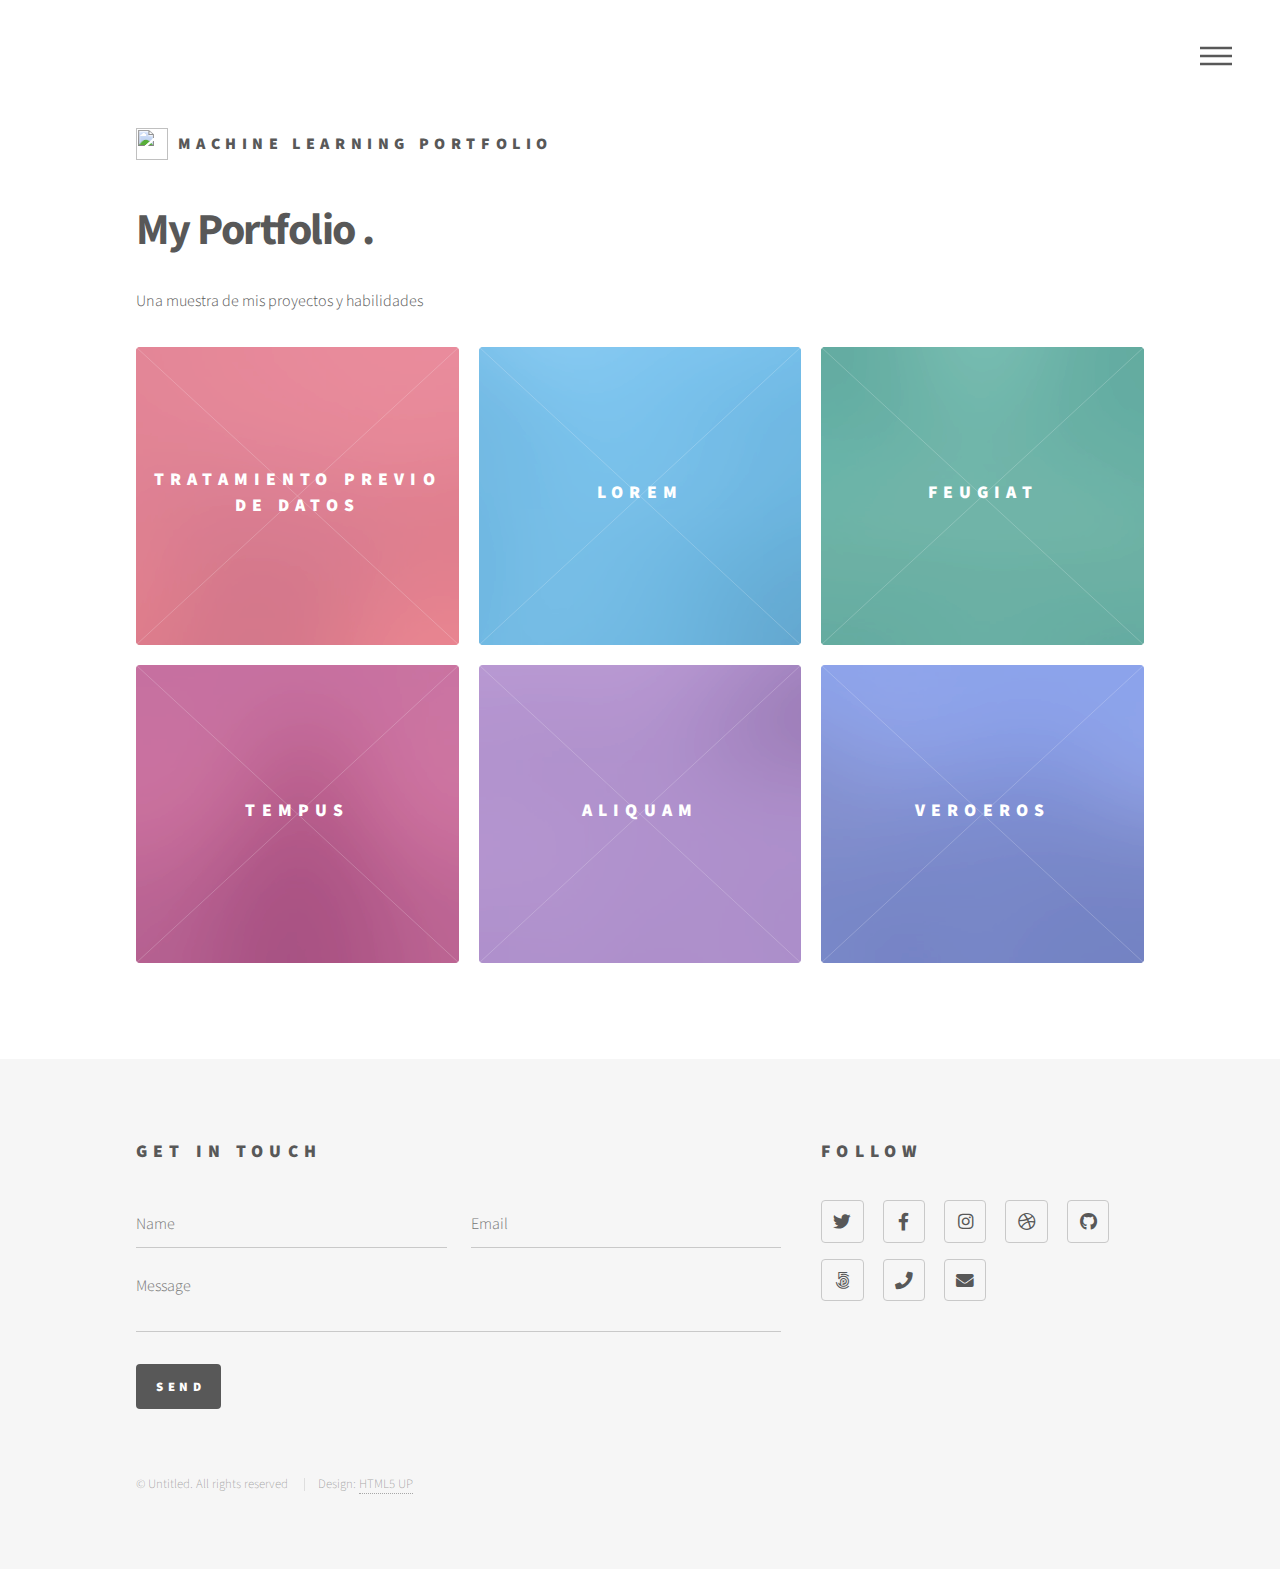
==== commit 4eb9960f: "cambios pequeños" ====
--- a/index.html
+++ b/index.html
@@ -26,7 +26,9 @@
 
 				<!-- Logo -->
 				<a href="index.html" class="logo">
-					<span class="symbol"><img src="images/logo.svg" alt="" /></span><span class="title">Phantom</span>
+					<span class="symbol"><img src="machine-learning-02-svgrepo-com.svg" alt="" /></span><span
+						class="title">Machine Learning
+						Portfolio</span>
 				</a>
 
 				<!-- Nav -->
@@ -63,8 +65,8 @@
 						<span class="image">
 							<img src="images/pic01.jpg" alt="" />
 						</span>
-						<a href="generic.html">
-							<h2>Magna</h2>
+						<a href="datapreprocessing.html">
+							<h2>Tratamiento previo de datos</h2>
 							<div class="content">
 								<p>Sed nisl arcu euismod sit amet nisi lorem etiam dolor veroeros et feugiat.</p>
 							</div>
@@ -125,72 +127,8 @@
 							</div>
 						</a>
 					</article>
-					<article class="style2">
-						<span class="image">
-							<img src="images/pic07.jpg" alt="" />
-						</span>
-						<a href="generic.html">
-							<h2>Ipsum</h2>
-							<div class="content">
-								<p>Sed nisl arcu euismod sit amet nisi lorem etiam dolor veroeros et feugiat.</p>
-							</div>
-						</a>
-					</article>
-					<article class="style3">
-						<span class="image">
-							<img src="images/pic08.jpg" alt="" />
-						</span>
-						<a href="generic.html">
-							<h2>Dolor</h2>
-							<div class="content">
-								<p>Sed nisl arcu euismod sit amet nisi lorem etiam dolor veroeros et feugiat.</p>
-							</div>
-						</a>
-					</article>
-					<article class="style1">
-						<span class="image">
-							<img src="images/pic09.jpg" alt="" />
-						</span>
-						<a href="generic.html">
-							<h2>Nullam</h2>
-							<div class="content">
-								<p>Sed nisl arcu euismod sit amet nisi lorem etiam dolor veroeros et feugiat.</p>
-							</div>
-						</a>
-					</article>
-					<article class="style5">
-						<span class="image">
-							<img src="images/pic10.jpg" alt="" />
-						</span>
-						<a href="generic.html">
-							<h2>Ultricies</h2>
-							<div class="content">
-								<p>Sed nisl arcu euismod sit amet nisi lorem etiam dolor veroeros et feugiat.</p>
-							</div>
-						</a>
-					</article>
-					<article class="style6">
-						<span class="image">
-							<img src="images/pic11.jpg" alt="" />
-						</span>
-						<a href="generic.html">
-							<h2>Dictum</h2>
-							<div class="content">
-								<p>Sed nisl arcu euismod sit amet nisi lorem etiam dolor veroeros et feugiat.</p>
-							</div>
-						</a>
-					</article>
-					<article class="style4">
-						<span class="image">
-							<img src="images/pic12.jpg" alt="" />
-						</span>
-						<a href="generic.html">
-							<h2>Pretium</h2>
-							<div class="content">
-								<p>Sed nisl arcu euismod sit amet nisi lorem etiam dolor veroeros et feugiat.</p>
-							</div>
-						</a>
-					</article>
+
+
 				</section>
 			</div>
 		</div>
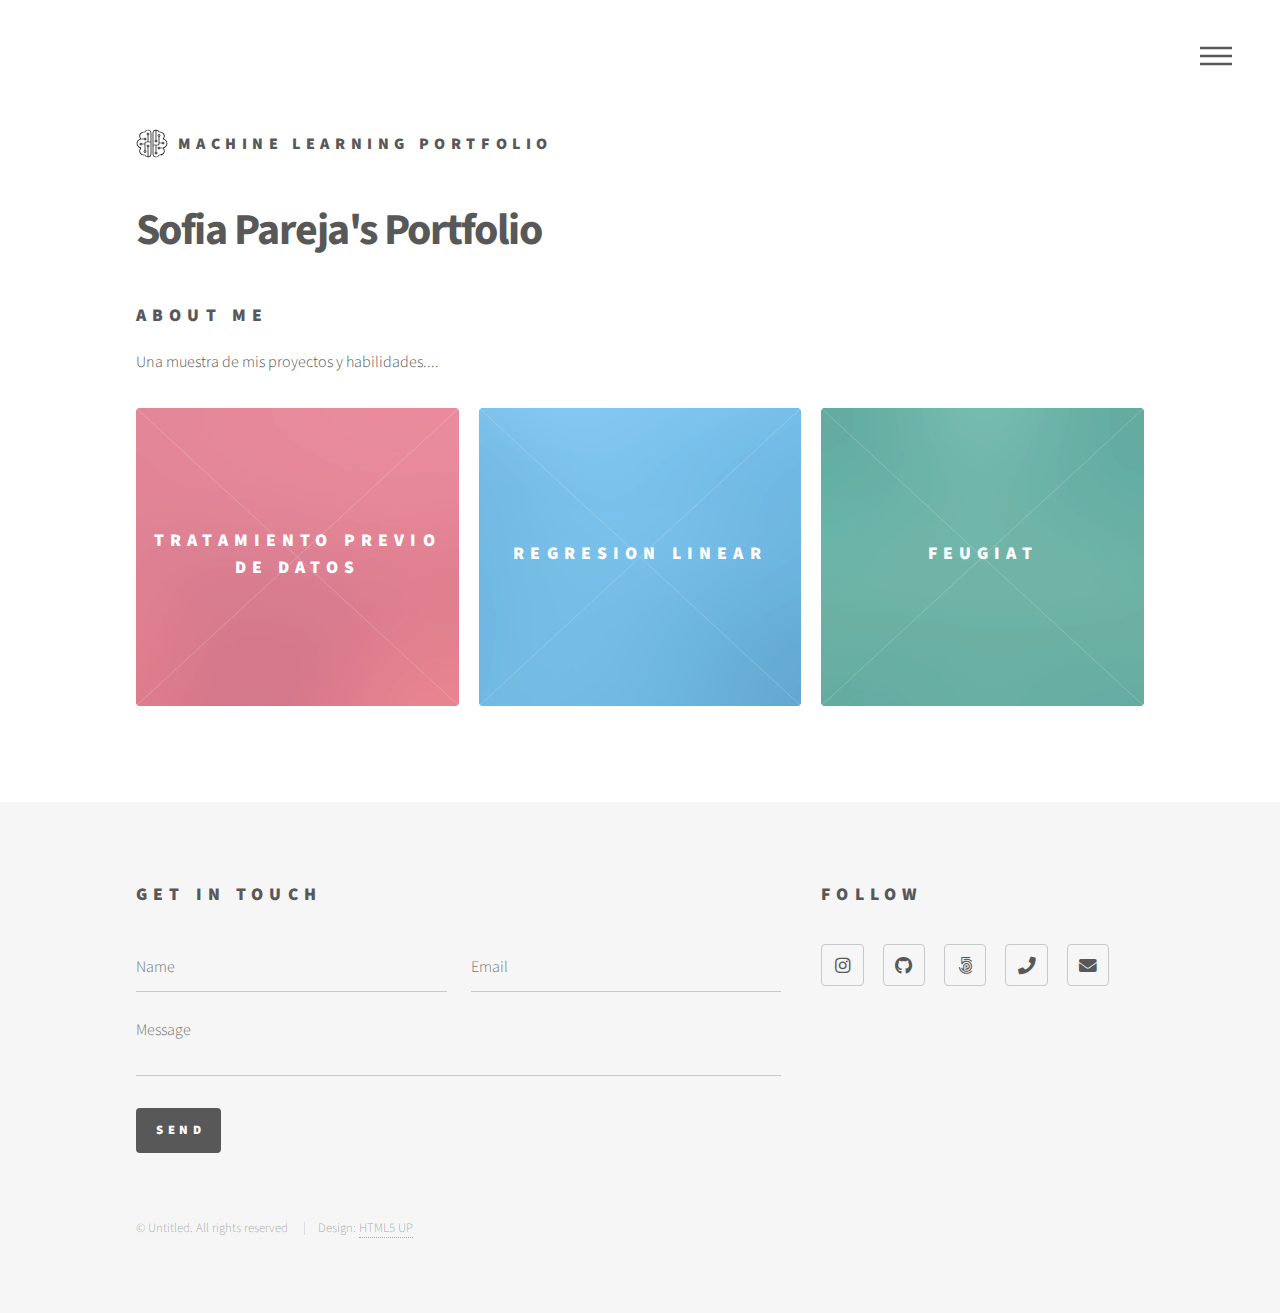
==== commit 18d4555d: "pequeños cambios" ====
--- a/index.html
+++ b/index.html
@@ -26,8 +26,7 @@
 
 				<!-- Logo -->
 				<a href="index.html" class="logo">
-					<span class="symbol"><img src="machine-learning-02-svgrepo-com.svg" alt="" /></span><span
-						class="title">Machine Learning
+					<span class="symbol"><img src="images/Ml.svg" alt="" /></span><span class="title">Machine Learning
 						Portfolio</span>
 				</a>
 
@@ -57,8 +56,9 @@
 		<div id="main">
 			<div class="inner">
 				<header>
-					<h1>My Portfolio .</h1>
-					<p>Una muestra de mis proyectos y habilidades</p>
+					<h1>Sofia Pareja's Portfolio</h1>
+					<h2>About me</h2>
+					<p>Una muestra de mis proyectos y habilidades....</p>
 				</header>
 				<section class="tiles">
 					<article class="style1">
@@ -76,8 +76,8 @@
 						<span class="image">
 							<img src="images/pic02.jpg" alt="" />
 						</span>
-						<a href="generic.html">
-							<h2>Lorem</h2>
+						<a href="linearregression.html">
+							<h2>Regresion Linear</h2>
 							<div class="content">
 								<p>Sed nisl arcu euismod sit amet nisi lorem etiam dolor veroeros et feugiat.</p>
 							</div>
@@ -94,39 +94,7 @@
 							</div>
 						</a>
 					</article>
-					<article class="style4">
-						<span class="image">
-							<img src="images/pic04.jpg" alt="" />
-						</span>
-						<a href="generic.html">
-							<h2>Tempus</h2>
-							<div class="content">
-								<p>Sed nisl arcu euismod sit amet nisi lorem etiam dolor veroeros et feugiat.</p>
-							</div>
-						</a>
-					</article>
-					<article class="style5">
-						<span class="image">
-							<img src="images/pic05.jpg" alt="" />
-						</span>
-						<a href="generic.html">
-							<h2>Aliquam</h2>
-							<div class="content">
-								<p>Sed nisl arcu euismod sit amet nisi lorem etiam dolor veroeros et feugiat.</p>
-							</div>
-						</a>
-					</article>
-					<article class="style6">
-						<span class="image">
-							<img src="images/pic06.jpg" alt="" />
-						</span>
-						<a href="generic.html">
-							<h2>Veroeros</h2>
-							<div class="content">
-								<p>Sed nisl arcu euismod sit amet nisi lorem etiam dolor veroeros et feugiat.</p>
-							</div>
-						</a>
-					</article>
+
 
 
 				</section>
@@ -158,13 +126,8 @@
 				<section>
 					<h2>Follow</h2>
 					<ul class="icons">
-						<li><a href="#" class="icon brands style2 fa-twitter"><span class="label">Twitter</span></a>
-						</li>
-						<li><a href="#" class="icon brands style2 fa-facebook-f"><span class="label">Facebook</span></a>
-						</li>
-						<li><a href="#" class="icon brands style2 fa-instagram"><span class="label">Instagram</span></a>
-						</li>
-						<li><a href="#" class="icon brands style2 fa-dribbble"><span class="label">Dribbble</span></a>
+
+						<li><a href="#" class="icon brands style2 fa-instagram"><span class="label">Linkedin</span></a>
 						</li>
 						<li><a href="#" class="icon brands style2 fa-github"><span class="label">GitHub</span></a></li>
 						<li><a href="#" class="icon brands style2 fa-500px"><span class="label">500px</span></a></li>
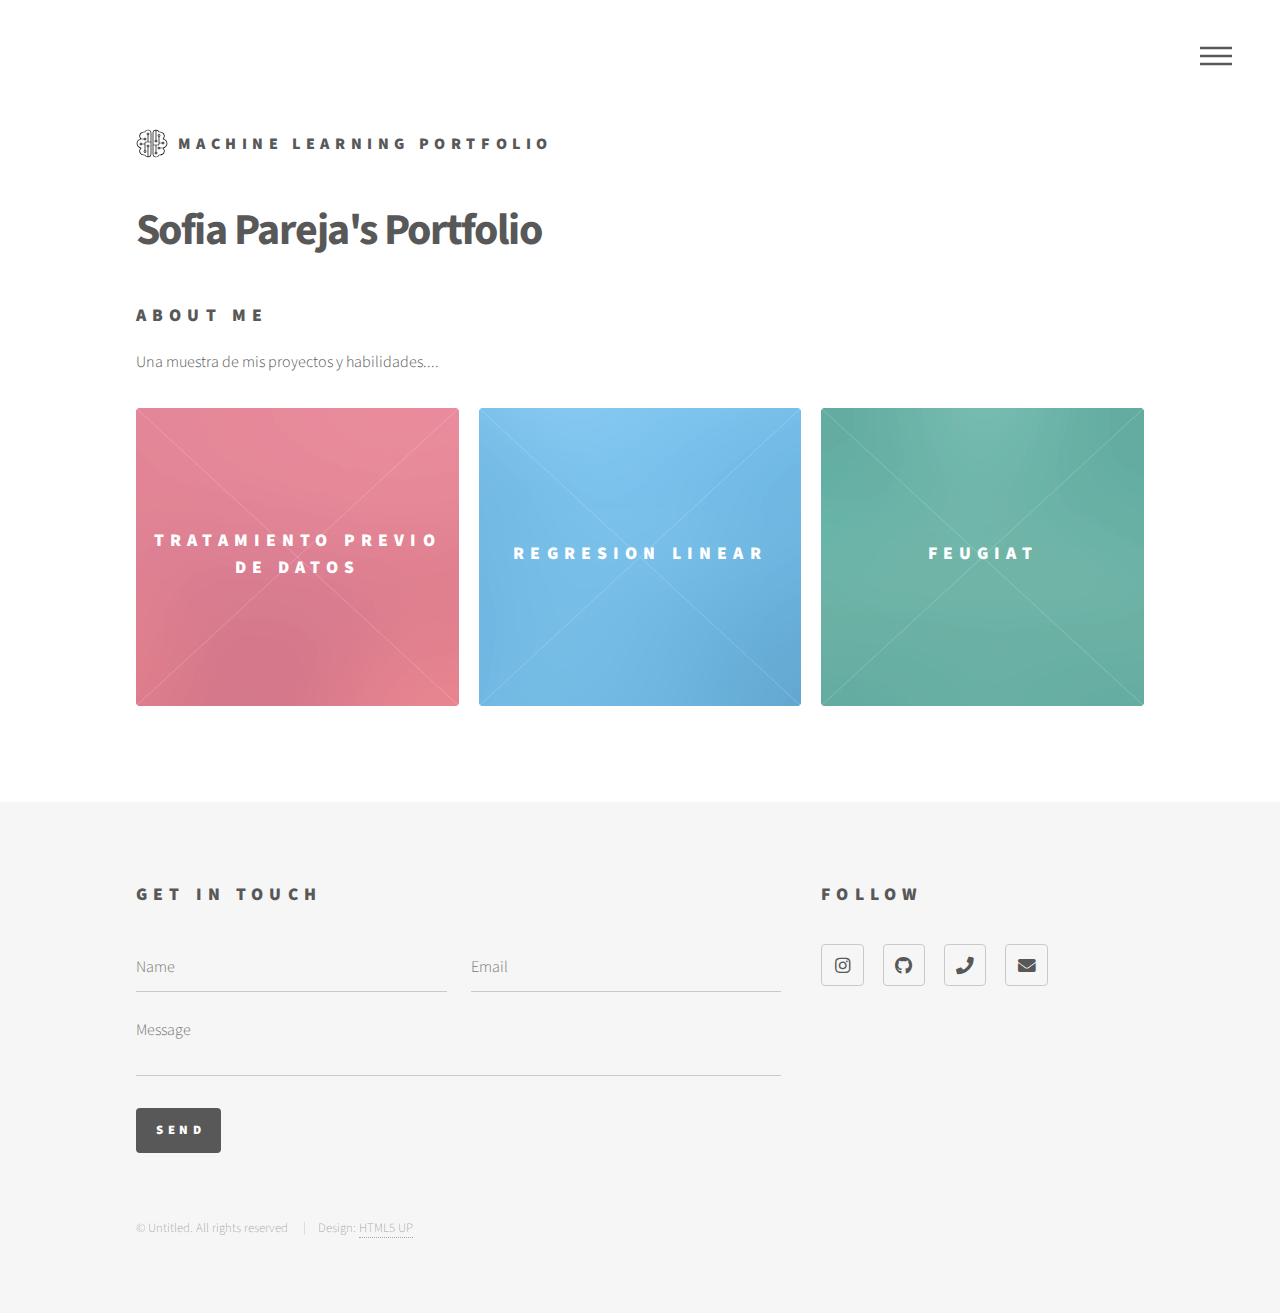
==== commit 9615980c: "Agregado de boxplot e histograma" ====
--- a/index.html
+++ b/index.html
@@ -45,8 +45,8 @@
 			<h2>Menu</h2>
 			<ul>
 				<li><a href="index.html">Home</a></li>
-				<li><a href="generic.html">Ipsum veroeros</a></li>
-				<li><a href="generic.html">Tempus etiam</a></li>
+				<li><a href="datapreprocessing.html">Procesamiento previo de datos</a></li>
+				<li><a href="linearregression.html">Regresion Lineaar</a></li>
 				<li><a href="generic.html">Consequat dolor</a></li>
 				<li><a href="elements.html">Elements</a></li>
 			</ul>
@@ -68,7 +68,7 @@
 						<a href="datapreprocessing.html">
 							<h2>Tratamiento previo de datos</h2>
 							<div class="content">
-								<p>Sed nisl arcu euismod sit amet nisi lorem etiam dolor veroeros et feugiat.</p>
+								<p>Ejemplo de como realizar el tratamiento previo de los datos.</p>
 							</div>
 						</a>
 					</article>
@@ -79,7 +79,7 @@
 						<a href="linearregression.html">
 							<h2>Regresion Linear</h2>
 							<div class="content">
-								<p>Sed nisl arcu euismod sit amet nisi lorem etiam dolor veroeros et feugiat.</p>
+								<p>Analisis de dataset "Boston Housing" con Regresion Linear.</p>
 							</div>
 						</a>
 					</article>
@@ -130,7 +130,6 @@
 						<li><a href="#" class="icon brands style2 fa-instagram"><span class="label">Linkedin</span></a>
 						</li>
 						<li><a href="#" class="icon brands style2 fa-github"><span class="label">GitHub</span></a></li>
-						<li><a href="#" class="icon brands style2 fa-500px"><span class="label">500px</span></a></li>
 						<li><a href="#" class="icon solid style2 fa-phone"><span class="label">Phone</span></a></li>
 						<li><a href="#" class="icon solid style2 fa-envelope"><span class="label">Email</span></a></li>
 					</ul>
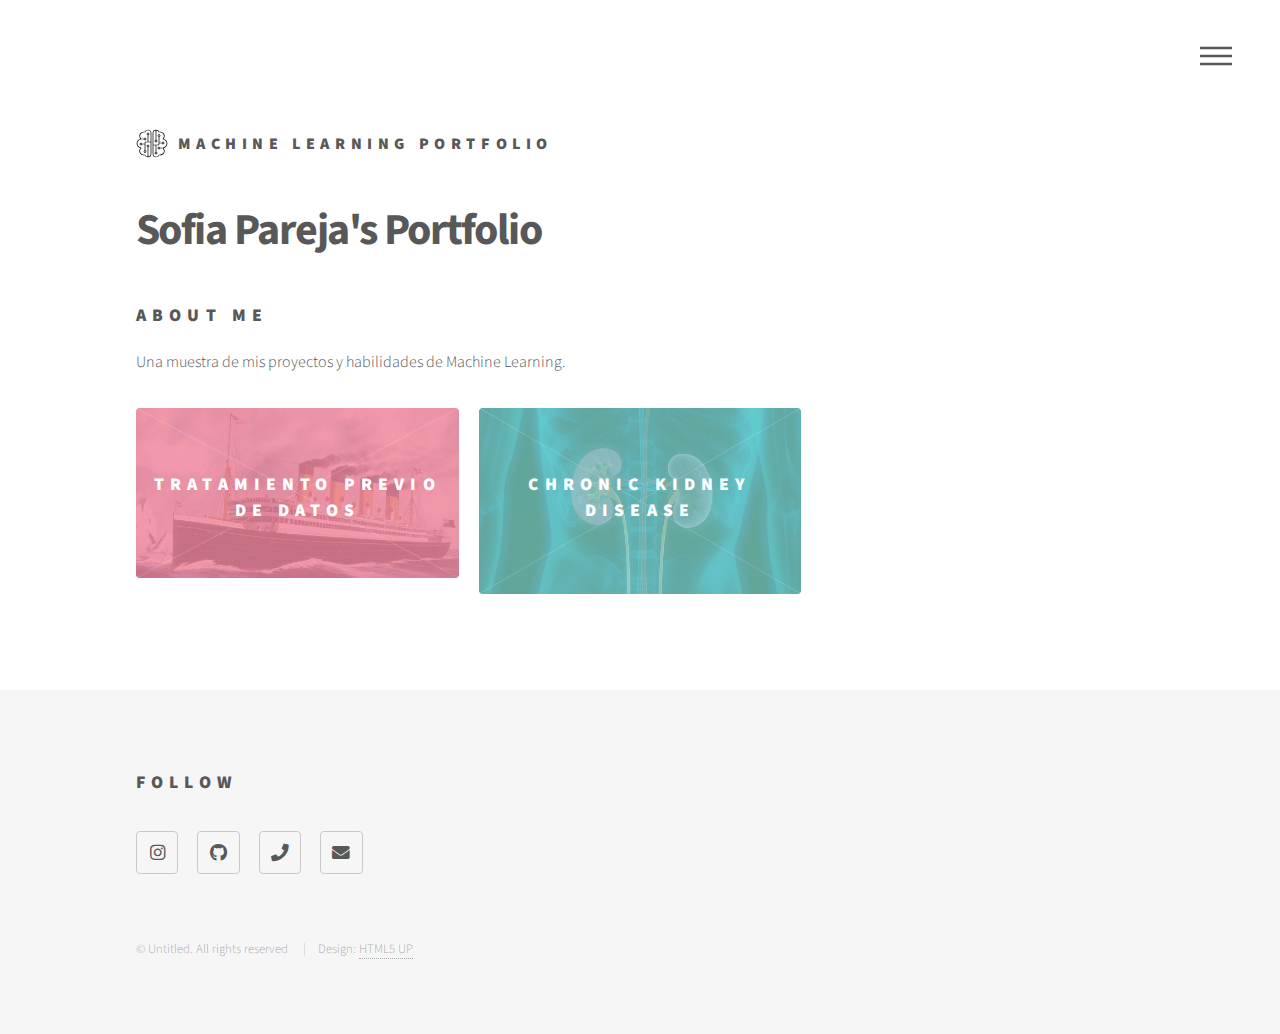
==== commit 822f7853: "arreglos en ckd" ====
--- a/index.html
+++ b/index.html
@@ -46,9 +46,9 @@
 			<ul>
 				<li><a href="index.html">Home</a></li>
 				<li><a href="datapreprocessing.html">Procesamiento previo de datos</a></li>
-				<li><a href="linearregression.html">Regresion Lineaar</a></li>
-				<li><a href="generic.html">Consequat dolor</a></li>
-				<li><a href="elements.html">Elements</a></li>
+				<!-- <li><a href="linearregression.html">Regresion Lineaar</a></li> -->
+				<li><a href="CKD.html">Chcronic Kidney Disease</a></li>
+				<!-- <li><a href="elements.html">Elements</a></li> -->
 			</ul>
 		</nav>
 
@@ -58,12 +58,12 @@
 				<header>
 					<h1>Sofia Pareja's Portfolio</h1>
 					<h2>About me</h2>
-					<p>Una muestra de mis proyectos y habilidades....</p>
+					<p>Una muestra de mis proyectos y habilidades de Machine Learning.</p>
 				</header>
 				<section class="tiles">
 					<article class="style1">
 						<span class="image">
-							<img src="images/pic01.jpg" alt="" />
+							<img src="images/titanic.jpeg" alt="" />
 						</span>
 						<a href="datapreprocessing.html">
 							<h2>Tratamiento previo de datos</h2>
@@ -72,7 +72,7 @@
 							</div>
 						</a>
 					</article>
-					<article class="style2">
+					<!--  <article class="style2">
 						<span class="image">
 							<img src="images/pic02.jpg" alt="" />
 						</span>
@@ -82,15 +82,16 @@
 								<p>Analisis de dataset "Boston Housing" con Regresion Linear.</p>
 							</div>
 						</a>
-					</article>
+					</article>-->
+
 					<article class="style3">
 						<span class="image">
-							<img src="images/pic03.jpg" alt="" />
+							<img src="images/Chronic_Kidney_Disease.jpeg" alt="" />
 						</span>
-						<a href="generic.html">
-							<h2>Feugiat</h2>
+						<a href="CKD.html">
+							<h2>Chronic Kidney Disease</h2>
 							<div class="content">
-								<p>Sed nisl arcu euismod sit amet nisi lorem etiam dolor veroeros et feugiat.</p>
+								<p>Se utiliza los algoritmos KNN y Random Forest para la prediccion.</p>
 							</div>
 						</a>
 					</article>
@@ -104,25 +105,6 @@
 		<!-- Footer -->
 		<footer id="footer">
 			<div class="inner">
-				<section>
-					<h2>Get in touch</h2>
-					<form method="post" action="#">
-						<div class="fields">
-							<div class="field half">
-								<input type="text" name="name" id="name" placeholder="Name" />
-							</div>
-							<div class="field half">
-								<input type="email" name="email" id="email" placeholder="Email" />
-							</div>
-							<div class="field">
-								<textarea name="message" id="message" placeholder="Message"></textarea>
-							</div>
-						</div>
-						<ul class="actions">
-							<li><input type="submit" value="Send" class="primary" /></li>
-						</ul>
-					</form>
-				</section>
 				<section>
 					<h2>Follow</h2>
 					<ul class="icons">
--- a/assets/css/main.css
+++ b/assets/css/main.css
@@ -1,50 +1,136 @@
 @import url(fontawesome-all.min.css);
 @import url("https://fonts.googleapis.com/css?family=Source+Sans+Pro:300,700,900");
 
-/*
-	Phantom by HTML5 UP
-	html5up.net | @ajlkn
-	Free for personal and commercial use under the CCA 3.0 license (html5up.net/license)
+/*
+	Phantom by HTML5 UP
+	html5up.net | @ajlkn
+	Free for personal and commercial use under the CCA 3.0 license (html5up.net/license)
 */
 
-html, body, div, span, applet, object,
-iframe, h1, h2, h3, h4, h5, h6, p, blockquote,
-pre, a, abbr, acronym, address, big, cite,
-code, del, dfn, em, img, ins, kbd, q, s, samp,
-small, strike, strong, sub, sup, tt, var, b,
-u, i, center, dl, dt, dd, ol, ul, li, fieldset,
-form, label, legend, table, caption, tbody,
-tfoot, thead, tr, th, td, article, aside,
-canvas, details, embed, figure, figcaption,
-footer, header, hgroup, menu, nav, output, ruby,
-section, summary, time, mark, audio, video {
+html,
+body,
+div,
+span,
+applet,
+object,
+iframe,
+h1,
+h2,
+h3,
+h4,
+h5,
+h6,
+p,
+blockquote,
+pre,
+a,
+abbr,
+acronym,
+address,
+big,
+cite,
+code,
+del,
+dfn,
+em,
+img,
+ins,
+kbd,
+q,
+s,
+samp,
+small,
+strike,
+strong,
+sub,
+sup,
+tt,
+var,
+b,
+u,
+i,
+center,
+dl,
+dt,
+dd,
+ol,
+ul,
+li,
+fieldset,
+form,
+label,
+legend,
+table,
+caption,
+tbody,
+tfoot,
+thead,
+tr,
+th,
+td,
+article,
+aside,
+canvas,
+details,
+embed,
+figure,
+figcaption,
+footer,
+header,
+hgroup,
+menu,
+nav,
+output,
+ruby,
+section,
+summary,
+time,
+mark,
+audio,
+video {
 	margin: 0;
 	padding: 0;
 	border: 0;
 	font-size: 100%;
 	font: inherit;
-	vertical-align: baseline;}
-
-article, aside, details, figcaption, figure,
-footer, header, hgroup, menu, nav, section {
-	display: block;}
+	vertical-align: baseline;
+}
+
+article,
+aside,
+details,
+figcaption,
+figure,
+footer,
+header,
+hgroup,
+menu,
+nav,
+section {
+	display: block;
+}
 
 body {
 	line-height: 1;
 }
 
-ol, ul {
+ol,
+ul {
 	list-style: none;
 }
 
-blockquote, q {
+blockquote,
+q {
 	quotes: none;
 }
 
-	blockquote:before, blockquote:after, q:before, q:after {
-		content: '';
-		content: none;
-	}
+blockquote:before,
+blockquote:after,
+q:before,
+q:after {
+	content: '';
+	content: none;
+}
 
 table {
 	border-collapse: collapse;
@@ -65,7 +151,9 @@
 	padding: 0;
 }
 
-input, select, textarea {
+input,
+select,
+textarea {
 	-moz-appearance: none;
 	-webkit-appearance: none;
 	-ms-appearance: none;
@@ -74,245 +162,517 @@
 
 /* Basic */
 
-	@-ms-viewport {
-		width: device-width;
-	}
-
+@-ms-viewport {
+	width: device-width;
+}
+
+body {
+	-ms-overflow-style: scrollbar;
+}
+
+@media screen and (max-width: 480px) {
+
+	html,
 	body {
-		-ms-overflow-style: scrollbar;
-	}
-
-	@media screen and (max-width: 480px) {
-
-		html, body {
-			min-width: 320px;
-		}
-
-	}
-
-	html {
-		box-sizing: border-box;
-	}
-
-	*, *:before, *:after {
-		box-sizing: inherit;
-	}
-
-	body {
-		background: #ffffff;
-	}
-
-		body.is-preload *, body.is-preload *:before, body.is-preload *:after {
-			-moz-animation: none !important;
-			-webkit-animation: none !important;
-			-ms-animation: none !important;
-			animation: none !important;
-			-moz-transition: none !important;
-			-webkit-transition: none !important;
-			-ms-transition: none !important;
-			transition: none !important;
-		}
+		min-width: 320px;
+	}
+
+}
+
+html {
+	box-sizing: border-box;
+}
+
+*,
+*:before,
+*:after {
+	box-sizing: inherit;
+}
+
+body {
+	background: #ffffff;
+}
+
+body.is-preload *,
+body.is-preload *:before,
+body.is-preload *:after {
+	-moz-animation: none !important;
+	-webkit-animation: none !important;
+	-ms-animation: none !important;
+	animation: none !important;
+	-moz-transition: none !important;
+	-webkit-transition: none !important;
+	-ms-transition: none !important;
+	transition: none !important;
+}
 
 /* Type */
 
-	body, input, select, textarea {
-		color: #585858;
-		font-family: "Source Sans Pro", Helvetica, sans-serif;
-		font-size: 16pt;
-		font-weight: 300;
-		line-height: 1.75;
-	}
-
-		@media screen and (max-width: 1680px) {
-
-			body, input, select, textarea {
-				font-size: 14pt;
-			}
-
-		}
-
-		@media screen and (max-width: 1280px) {
-
-			body, input, select, textarea {
-				font-size: 12pt;
-			}
-
-		}
-
-	a {
-		-moz-transition: border-bottom-color 0.2s ease, color 0.2s ease;
-		-webkit-transition: border-bottom-color 0.2s ease, color 0.2s ease;
-		-ms-transition: border-bottom-color 0.2s ease, color 0.2s ease;
-		transition: border-bottom-color 0.2s ease, color 0.2s ease;
-		text-decoration: none;
-		color: #585858;
-		border-bottom: dotted 1px rgba(88, 88, 88, 0.5);
-	}
-
-		a:hover {
-			border-bottom-color: transparent;
-			color: #f2849e !important;
-		}
-
-	strong, b {
-		font-weight: 900;
-	}
-
-	em, i {
-		font-style: italic;
-	}
-
-	p {
-		margin: 0 0 2em 0;
-	}
+body,
+input,
+select,
+textarea {
+	color: #585858;
+	font-family: "Source Sans Pro", Helvetica, sans-serif;
+	font-size: 16pt;
+	font-weight: 300;
+	line-height: 1.75;
+}
+
+@media screen and (max-width: 1680px) {
+
+	body,
+	input,
+	select,
+	textarea {
+		font-size: 14pt;
+	}
+
+}
+
+@media screen and (max-width: 1280px) {
+
+	body,
+	input,
+	select,
+	textarea {
+		font-size: 12pt;
+	}
+
+}
+
+a {
+	-moz-transition: border-bottom-color 0.2s ease, color 0.2s ease;
+	-webkit-transition: border-bottom-color 0.2s ease, color 0.2s ease;
+	-ms-transition: border-bottom-color 0.2s ease, color 0.2s ease;
+	transition: border-bottom-color 0.2s ease, color 0.2s ease;
+	text-decoration: none;
+	color: #585858;
+	border-bottom: dotted 1px rgba(88, 88, 88, 0.5);
+}
+
+a:hover {
+	border-bottom-color: transparent;
+	color: #f2849e !important;
+}
+
+strong,
+b {
+	font-weight: 900;
+}
+
+em,
+i {
+	font-style: italic;
+}
+
+p {
+	margin: 0 0 2em 0;
+}
+
+h1 {
+	font-size: 2.75em;
+	font-weight: 700;
+	line-height: 1.3;
+	margin: 0 0 1em 0;
+	letter-spacing: -0.035em;
+}
+
+h1 a {
+	color: inherit;
+}
+
+@media screen and (max-width: 736px) {
 
 	h1 {
-		font-size: 2.75em;
-		font-weight: 700;
-		line-height: 1.3;
+		font-size: 2em;
 		margin: 0 0 1em 0;
-		letter-spacing: -0.035em;
-	}
-
-		h1 a {
-			color: inherit;
-		}
-
-		@media screen and (max-width: 736px) {
-
-			h1 {
-				font-size: 2em;
-				margin: 0 0 1em 0;
-			}
-
-		}
-
-		@media screen and (max-width: 360px) {
-
-			h1 {
-				font-size: 1.75em;
-			}
-
-		}
-
-	h2, h3, h4, h5, h6 {
-		font-weight: 900;
-		line-height: 1.5;
-		margin: 0 0 2em 0;
-		text-transform: uppercase;
-		letter-spacing: 0.35em;
-	}
-
-		h2 a, h3 a, h4 a, h5 a, h6 a {
-			color: inherit;
-		}
+	}
+
+}
+
+@media screen and (max-width: 360px) {
+
+	h1 {
+		font-size: 1.75em;
+	}
+
+}
+
+h2,
+h3,
+h4,
+h5,
+h6 {
+	font-weight: 900;
+	line-height: 1.5;
+	margin: 0 0 2em 0;
+	text-transform: uppercase;
+	letter-spacing: 0.35em;
+}
+
+h2 a,
+h3 a,
+h4 a,
+h5 a,
+h6 a {
+	color: inherit;
+}
+
+h2 {
+	font-size: 1.1em;
+}
+
+h3 {
+	font-size: 1em;
+}
+
+h4 {
+	font-size: 0.8em;
+}
+
+h5 {
+	font-size: 0.8em;
+}
+
+h6 {
+	font-size: 0.8em;
+}
+
+@media screen and (max-width: 980px) {
+
+	h1 br,
+	h2 br,
+	h3 br,
+	h4 br,
+	h5 br,
+	h6 br {
+		display: none;
+	}
+
+}
+
+@media screen and (max-width: 736px) {
 
 	h2 {
-		font-size: 1.1em;
+		font-size: 1em;
 	}
 
 	h3 {
-		font-size: 1em;
-	}
-
-	h4 {
 		font-size: 0.8em;
 	}
 
-	h5 {
-		font-size: 0.8em;
-	}
-
-	h6 {
-		font-size: 0.8em;
-	}
-
-	@media screen and (max-width: 980px) {
-
-		h1 br, h2 br, h3 br, h4 br, h5 br, h6 br {
-			display: none;
-		}
-
-	}
-
-	@media screen and (max-width: 736px) {
-
-		h2 {
-			font-size: 1em;
-		}
-
-		h3 {
-			font-size: 0.8em;
-		}
-
-	}
-
-	sub {
-		font-size: 0.8em;
-		position: relative;
-		top: 0.5em;
-	}
-
-	sup {
-		font-size: 0.8em;
-		position: relative;
-		top: -0.5em;
-	}
-
-	blockquote {
-		border-left: solid 4px #c9c9c9;
-		font-style: italic;
-		margin: 0 0 2em 0;
-		padding: 0.5em 0 0.5em 2em;
-	}
-
-	code {
-		background: rgba(144, 144, 144, 0.075);
-		border-radius: 4px;
-		border: solid 1px #c9c9c9;
-		font-family: "Courier New", monospace;
-		font-size: 0.9em;
-		margin: 0 0.25em;
-		padding: 0.25em 0.65em;
-	}
-
-	pre {
-		-webkit-overflow-scrolling: touch;
-		font-family: "Courier New", monospace;
-		font-size: 0.9em;
-		margin: 0 0 2em 0;
-	}
-
-		pre code {
-			display: block;
-			line-height: 1.75;
-			padding: 1em 1.5em;
-			overflow-x: auto;
-		}
-
-	hr {
-		border: 0;
-		border-bottom: solid 1px #c9c9c9;
-		margin: 2em 0;
-	}
-
-		hr.major {
-			margin: 3em 0;
-		}
-
-	.align-left {
-		text-align: left;
-	}
-
-	.align-center {
-		text-align: center;
-	}
-
-	.align-right {
-		text-align: right;
-	}
+}
+
+sub {
+	font-size: 0.8em;
+	position: relative;
+	top: 0.5em;
+}
+
+sup {
+	font-size: 0.8em;
+	position: relative;
+	top: -0.5em;
+}
+
+blockquote {
+	border-left: solid 4px #c9c9c9;
+	font-style: italic;
+	margin: 0 0 2em 0;
+	padding: 0.5em 0 0.5em 2em;
+}
+
+code {
+	background: rgba(144, 144, 144, 0.075);
+	border-radius: 4px;
+	border: solid 1px #c9c9c9;
+	font-family: "Courier New", monospace;
+	font-size: 0.9em;
+	margin: 0 0.25em;
+	padding: 0.25em 0.65em;
+}
+
+pre {
+	-webkit-overflow-scrolling: touch;
+	font-family: "Courier New", monospace;
+	font-size: 0.9em;
+	margin: 0 0 2em 0;
+}
+
+pre code {
+	display: block;
+	line-height: 1.75;
+	padding: 1em 1.5em;
+	overflow-x: auto;
+}
+
+hr {
+	border: 0;
+	border-bottom: solid 1px #c9c9c9;
+	margin: 2em 0;
+}
+
+hr.major {
+	margin: 3em 0;
+}
+
+.align-left {
+	text-align: left;
+}
+
+.align-center {
+	text-align: center;
+}
+
+.align-right {
+	text-align: right;
+}
 
 /* Row */
+
+.row {
+	display: flex;
+	flex-wrap: wrap;
+	box-sizing: border-box;
+	align-items: stretch;
+}
+
+.row>* {
+	box-sizing: border-box;
+}
+
+.row.gtr-uniform>*> :last-child {
+	margin-bottom: 0;
+}
+
+.row.aln-left {
+	justify-content: flex-start;
+}
+
+.row.aln-center {
+	justify-content: center;
+}
+
+.row.aln-right {
+	justify-content: flex-end;
+}
+
+.row.aln-top {
+	align-items: flex-start;
+}
+
+.row.aln-middle {
+	align-items: center;
+}
+
+.row.aln-bottom {
+	align-items: flex-end;
+}
+
+.row>.imp {
+	order: -1;
+}
+
+.row>.col-1 {
+	width: 8.33333%;
+}
+
+.row>.off-1 {
+	margin-left: 8.33333%;
+}
+
+.row>.col-2 {
+	width: 16.66667%;
+}
+
+.row>.off-2 {
+	margin-left: 16.66667%;
+}
+
+.row>.col-3 {
+	width: 25%;
+}
+
+.row>.off-3 {
+	margin-left: 25%;
+}
+
+.row>.col-4 {
+	width: 33.33333%;
+}
+
+.row>.off-4 {
+	margin-left: 33.33333%;
+}
+
+.row>.col-5 {
+	width: 41.66667%;
+}
+
+.row>.off-5 {
+	margin-left: 41.66667%;
+}
+
+.row>.col-6 {
+	width: 50%;
+}
+
+.row>.off-6 {
+	margin-left: 50%;
+}
+
+.row>.col-7 {
+	width: 58.33333%;
+}
+
+.row>.off-7 {
+	margin-left: 58.33333%;
+}
+
+.row>.col-8 {
+	width: 66.66667%;
+}
+
+.row>.off-8 {
+	margin-left: 66.66667%;
+}
+
+.row>.col-9 {
+	width: 75%;
+}
+
+.row>.off-9 {
+	margin-left: 75%;
+}
+
+.row>.col-10 {
+	width: 83.33333%;
+}
+
+.row>.off-10 {
+	margin-left: 83.33333%;
+}
+
+.row>.col-11 {
+	width: 91.66667%;
+}
+
+.row>.off-11 {
+	margin-left: 91.66667%;
+}
+
+.row>.col-12 {
+	width: 100%;
+}
+
+.row>.off-12 {
+	margin-left: 100%;
+}
+
+.row.gtr-0 {
+	margin-top: 0;
+	margin-left: 0em;
+}
+
+.row.gtr-0>* {
+	padding: 0 0 0 0em;
+}
+
+.row.gtr-0.gtr-uniform {
+	margin-top: 0em;
+}
+
+.row.gtr-0.gtr-uniform>* {
+	padding-top: 0em;
+}
+
+.row.gtr-25 {
+	margin-top: 0;
+	margin-left: -0.5em;
+}
+
+.row.gtr-25>* {
+	padding: 0 0 0 0.5em;
+}
+
+.row.gtr-25.gtr-uniform {
+	margin-top: -0.5em;
+}
+
+.row.gtr-25.gtr-uniform>* {
+	padding-top: 0.5em;
+}
+
+.row.gtr-50 {
+	margin-top: 0;
+	margin-left: -1em;
+}
+
+.row.gtr-50>* {
+	padding: 0 0 0 1em;
+}
+
+.row.gtr-50.gtr-uniform {
+	margin-top: -1em;
+}
+
+.row.gtr-50.gtr-uniform>* {
+	padding-top: 1em;
+}
+
+.row {
+	margin-top: 0;
+	margin-left: -2em;
+}
+
+.row>* {
+	padding: 0 0 0 2em;
+}
+
+.row.gtr-uniform {
+	margin-top: -2em;
+}
+
+.row.gtr-uniform>* {
+	padding-top: 2em;
+}
+
+.row.gtr-150 {
+	margin-top: 0;
+	margin-left: -3em;
+}
+
+.row.gtr-150>* {
+	padding: 0 0 0 3em;
+}
+
+.row.gtr-150.gtr-uniform {
+	margin-top: -3em;
+}
+
+.row.gtr-150.gtr-uniform>* {
+	padding-top: 3em;
+}
+
+.row.gtr-200 {
+	margin-top: 0;
+	margin-left: -4em;
+}
+
+.row.gtr-200>* {
+	padding: 0 0 0 4em;
+}
+
+.row.gtr-200.gtr-uniform {
+	margin-top: -4em;
+}
+
+.row.gtr-200.gtr-uniform>* {
+	padding-top: 4em;
+}
+
+@media screen and (max-width: 1680px) {
 
 	.row {
 		display: flex;
@@ -321,3009 +681,2778 @@
 		align-items: stretch;
 	}
 
-		.row > * {
-			box-sizing: border-box;
-		}
-
-		.row.gtr-uniform > * > :last-child {
-			margin-bottom: 0;
-		}
-
-		.row.aln-left {
-			justify-content: flex-start;
-		}
-
-		.row.aln-center {
-			justify-content: center;
-		}
-
-		.row.aln-right {
-			justify-content: flex-end;
-		}
-
-		.row.aln-top {
-			align-items: flex-start;
-		}
-
-		.row.aln-middle {
-			align-items: center;
-		}
-
-		.row.aln-bottom {
-			align-items: flex-end;
-		}
-
-		.row > .imp {
-			order: -1;
-		}
-
-		.row > .col-1 {
-			width: 8.33333%;
-		}
-
-		.row > .off-1 {
-			margin-left: 8.33333%;
-		}
-
-		.row > .col-2 {
-			width: 16.66667%;
-		}
-
-		.row > .off-2 {
-			margin-left: 16.66667%;
-		}
-
-		.row > .col-3 {
-			width: 25%;
-		}
-
-		.row > .off-3 {
-			margin-left: 25%;
-		}
-
-		.row > .col-4 {
-			width: 33.33333%;
-		}
-
-		.row > .off-4 {
-			margin-left: 33.33333%;
-		}
-
-		.row > .col-5 {
-			width: 41.66667%;
-		}
-
-		.row > .off-5 {
-			margin-left: 41.66667%;
-		}
-
-		.row > .col-6 {
-			width: 50%;
-		}
-
-		.row > .off-6 {
-			margin-left: 50%;
-		}
-
-		.row > .col-7 {
-			width: 58.33333%;
-		}
-
-		.row > .off-7 {
-			margin-left: 58.33333%;
-		}
-
-		.row > .col-8 {
-			width: 66.66667%;
-		}
-
-		.row > .off-8 {
-			margin-left: 66.66667%;
-		}
-
-		.row > .col-9 {
-			width: 75%;
-		}
-
-		.row > .off-9 {
-			margin-left: 75%;
-		}
-
-		.row > .col-10 {
-			width: 83.33333%;
-		}
-
-		.row > .off-10 {
-			margin-left: 83.33333%;
-		}
-
-		.row > .col-11 {
-			width: 91.66667%;
-		}
-
-		.row > .off-11 {
-			margin-left: 91.66667%;
-		}
-
-		.row > .col-12 {
-			width: 100%;
-		}
-
-		.row > .off-12 {
-			margin-left: 100%;
-		}
-
-		.row.gtr-0 {
-			margin-top: 0;
-			margin-left: 0em;
-		}
-
-			.row.gtr-0 > * {
-				padding: 0 0 0 0em;
-			}
-
-			.row.gtr-0.gtr-uniform {
-				margin-top: 0em;
-			}
-
-				.row.gtr-0.gtr-uniform > * {
-					padding-top: 0em;
-				}
-
-		.row.gtr-25 {
-			margin-top: 0;
-			margin-left: -0.5em;
-		}
-
-			.row.gtr-25 > * {
-				padding: 0 0 0 0.5em;
-			}
-
-			.row.gtr-25.gtr-uniform {
-				margin-top: -0.5em;
-			}
-
-				.row.gtr-25.gtr-uniform > * {
-					padding-top: 0.5em;
-				}
-
-		.row.gtr-50 {
-			margin-top: 0;
-			margin-left: -1em;
-		}
-
-			.row.gtr-50 > * {
-				padding: 0 0 0 1em;
-			}
-
-			.row.gtr-50.gtr-uniform {
-				margin-top: -1em;
-			}
-
-				.row.gtr-50.gtr-uniform > * {
-					padding-top: 1em;
-				}
-
-		.row {
-			margin-top: 0;
-			margin-left: -2em;
-		}
-
-			.row > * {
-				padding: 0 0 0 2em;
-			}
-
-			.row.gtr-uniform {
-				margin-top: -2em;
-			}
-
-				.row.gtr-uniform > * {
-					padding-top: 2em;
-				}
-
-		.row.gtr-150 {
-			margin-top: 0;
-			margin-left: -3em;
-		}
-
-			.row.gtr-150 > * {
-				padding: 0 0 0 3em;
-			}
-
-			.row.gtr-150.gtr-uniform {
-				margin-top: -3em;
-			}
-
-				.row.gtr-150.gtr-uniform > * {
-					padding-top: 3em;
-				}
-
-		.row.gtr-200 {
-			margin-top: 0;
-			margin-left: -4em;
-		}
-
-			.row.gtr-200 > * {
-				padding: 0 0 0 4em;
-			}
-
-			.row.gtr-200.gtr-uniform {
-				margin-top: -4em;
-			}
-
-				.row.gtr-200.gtr-uniform > * {
-					padding-top: 4em;
-				}
-
-		@media screen and (max-width: 1680px) {
-
-			.row {
-				display: flex;
-				flex-wrap: wrap;
-				box-sizing: border-box;
-				align-items: stretch;
-			}
-
-				.row > * {
-					box-sizing: border-box;
-				}
-
-				.row.gtr-uniform > * > :last-child {
-					margin-bottom: 0;
-				}
-
-				.row.aln-left {
-					justify-content: flex-start;
-				}
-
-				.row.aln-center {
-					justify-content: center;
-				}
-
-				.row.aln-right {
-					justify-content: flex-end;
-				}
-
-				.row.aln-top {
-					align-items: flex-start;
-				}
-
-				.row.aln-middle {
-					align-items: center;
-				}
-
-				.row.aln-bottom {
-					align-items: flex-end;
-				}
-
-				.row > .imp-xlarge {
-					order: -1;
-				}
-
-				.row > .col-1-xlarge {
-					width: 8.33333%;
-				}
-
-				.row > .off-1-xlarge {
-					margin-left: 8.33333%;
-				}
-
-				.row > .col-2-xlarge {
-					width: 16.66667%;
-				}
-
-				.row > .off-2-xlarge {
-					margin-left: 16.66667%;
-				}
-
-				.row > .col-3-xlarge {
-					width: 25%;
-				}
-
-				.row > .off-3-xlarge {
-					margin-left: 25%;
-				}
-
-				.row > .col-4-xlarge {
-					width: 33.33333%;
-				}
-
-				.row > .off-4-xlarge {
-					margin-left: 33.33333%;
-				}
-
-				.row > .col-5-xlarge {
-					width: 41.66667%;
-				}
-
-				.row > .off-5-xlarge {
-					margin-left: 41.66667%;
-				}
-
-				.row > .col-6-xlarge {
-					width: 50%;
-				}
-
-				.row > .off-6-xlarge {
-					margin-left: 50%;
-				}
-
-				.row > .col-7-xlarge {
-					width: 58.33333%;
-				}
-
-				.row > .off-7-xlarge {
-					margin-left: 58.33333%;
-				}
-
-				.row > .col-8-xlarge {
-					width: 66.66667%;
-				}
-
-				.row > .off-8-xlarge {
-					margin-left: 66.66667%;
-				}
-
-				.row > .col-9-xlarge {
-					width: 75%;
-				}
-
-				.row > .off-9-xlarge {
-					margin-left: 75%;
-				}
-
-				.row > .col-10-xlarge {
-					width: 83.33333%;
-				}
-
-				.row > .off-10-xlarge {
-					margin-left: 83.33333%;
-				}
-
-				.row > .col-11-xlarge {
-					width: 91.66667%;
-				}
-
-				.row > .off-11-xlarge {
-					margin-left: 91.66667%;
-				}
-
-				.row > .col-12-xlarge {
-					width: 100%;
-				}
-
-				.row > .off-12-xlarge {
-					margin-left: 100%;
-				}
-
-				.row.gtr-0 {
-					margin-top: 0;
-					margin-left: 0em;
-				}
-
-					.row.gtr-0 > * {
-						padding: 0 0 0 0em;
-					}
-
-					.row.gtr-0.gtr-uniform {
-						margin-top: 0em;
-					}
-
-						.row.gtr-0.gtr-uniform > * {
-							padding-top: 0em;
-						}
-
-				.row.gtr-25 {
-					margin-top: 0;
-					margin-left: -0.5em;
-				}
-
-					.row.gtr-25 > * {
-						padding: 0 0 0 0.5em;
-					}
-
-					.row.gtr-25.gtr-uniform {
-						margin-top: -0.5em;
-					}
-
-						.row.gtr-25.gtr-uniform > * {
-							padding-top: 0.5em;
-						}
-
-				.row.gtr-50 {
-					margin-top: 0;
-					margin-left: -1em;
-				}
-
-					.row.gtr-50 > * {
-						padding: 0 0 0 1em;
-					}
-
-					.row.gtr-50.gtr-uniform {
-						margin-top: -1em;
-					}
-
-						.row.gtr-50.gtr-uniform > * {
-							padding-top: 1em;
-						}
-
-				.row {
-					margin-top: 0;
-					margin-left: -2em;
-				}
-
-					.row > * {
-						padding: 0 0 0 2em;
-					}
-
-					.row.gtr-uniform {
-						margin-top: -2em;
-					}
-
-						.row.gtr-uniform > * {
-							padding-top: 2em;
-						}
-
-				.row.gtr-150 {
-					margin-top: 0;
-					margin-left: -3em;
-				}
-
-					.row.gtr-150 > * {
-						padding: 0 0 0 3em;
-					}
-
-					.row.gtr-150.gtr-uniform {
-						margin-top: -3em;
-					}
-
-						.row.gtr-150.gtr-uniform > * {
-							padding-top: 3em;
-						}
-
-				.row.gtr-200 {
-					margin-top: 0;
-					margin-left: -4em;
-				}
-
-					.row.gtr-200 > * {
-						padding: 0 0 0 4em;
-					}
-
-					.row.gtr-200.gtr-uniform {
-						margin-top: -4em;
-					}
-
-						.row.gtr-200.gtr-uniform > * {
-							padding-top: 4em;
-						}
-
-		}
-
-		@media screen and (max-width: 1280px) {
-
-			.row {
-				display: flex;
-				flex-wrap: wrap;
-				box-sizing: border-box;
-				align-items: stretch;
-			}
-
-				.row > * {
-					box-sizing: border-box;
-				}
-
-				.row.gtr-uniform > * > :last-child {
-					margin-bottom: 0;
-				}
-
-				.row.aln-left {
-					justify-content: flex-start;
-				}
-
-				.row.aln-center {
-					justify-content: center;
-				}
-
-				.row.aln-right {
-					justify-content: flex-end;
-				}
-
-				.row.aln-top {
-					align-items: flex-start;
-				}
-
-				.row.aln-middle {
-					align-items: center;
-				}
-
-				.row.aln-bottom {
-					align-items: flex-end;
-				}
-
-				.row > .imp-large {
-					order: -1;
-				}
-
-				.row > .col-1-large {
-					width: 8.33333%;
-				}
-
-				.row > .off-1-large {
-					margin-left: 8.33333%;
-				}
-
-				.row > .col-2-large {
-					width: 16.66667%;
-				}
-
-				.row > .off-2-large {
-					margin-left: 16.66667%;
-				}
-
-				.row > .col-3-large {
-					width: 25%;
-				}
-
-				.row > .off-3-large {
-					margin-left: 25%;
-				}
-
-				.row > .col-4-large {
-					width: 33.33333%;
-				}
-
-				.row > .off-4-large {
-					margin-left: 33.33333%;
-				}
-
-				.row > .col-5-large {
-					width: 41.66667%;
-				}
-
-				.row > .off-5-large {
-					margin-left: 41.66667%;
-				}
-
-				.row > .col-6-large {
-					width: 50%;
-				}
-
-				.row > .off-6-large {
-					margin-left: 50%;
-				}
-
-				.row > .col-7-large {
-					width: 58.33333%;
-				}
-
-				.row > .off-7-large {
-					margin-left: 58.33333%;
-				}
-
-				.row > .col-8-large {
-					width: 66.66667%;
-				}
-
-				.row > .off-8-large {
-					margin-left: 66.66667%;
-				}
-
-				.row > .col-9-large {
-					width: 75%;
-				}
-
-				.row > .off-9-large {
-					margin-left: 75%;
-				}
-
-				.row > .col-10-large {
-					width: 83.33333%;
-				}
-
-				.row > .off-10-large {
-					margin-left: 83.33333%;
-				}
-
-				.row > .col-11-large {
-					width: 91.66667%;
-				}
-
-				.row > .off-11-large {
-					margin-left: 91.66667%;
-				}
-
-				.row > .col-12-large {
-					width: 100%;
-				}
-
-				.row > .off-12-large {
-					margin-left: 100%;
-				}
-
-				.row.gtr-0 {
-					margin-top: 0;
-					margin-left: 0em;
-				}
-
-					.row.gtr-0 > * {
-						padding: 0 0 0 0em;
-					}
-
-					.row.gtr-0.gtr-uniform {
-						margin-top: 0em;
-					}
-
-						.row.gtr-0.gtr-uniform > * {
-							padding-top: 0em;
-						}
-
-				.row.gtr-25 {
-					margin-top: 0;
-					margin-left: -0.5em;
-				}
-
-					.row.gtr-25 > * {
-						padding: 0 0 0 0.5em;
-					}
-
-					.row.gtr-25.gtr-uniform {
-						margin-top: -0.5em;
-					}
-
-						.row.gtr-25.gtr-uniform > * {
-							padding-top: 0.5em;
-						}
-
-				.row.gtr-50 {
-					margin-top: 0;
-					margin-left: -1em;
-				}
-
-					.row.gtr-50 > * {
-						padding: 0 0 0 1em;
-					}
-
-					.row.gtr-50.gtr-uniform {
-						margin-top: -1em;
-					}
-
-						.row.gtr-50.gtr-uniform > * {
-							padding-top: 1em;
-						}
-
-				.row {
-					margin-top: 0;
-					margin-left: -2em;
-				}
-
-					.row > * {
-						padding: 0 0 0 2em;
-					}
-
-					.row.gtr-uniform {
-						margin-top: -2em;
-					}
-
-						.row.gtr-uniform > * {
-							padding-top: 2em;
-						}
-
-				.row.gtr-150 {
-					margin-top: 0;
-					margin-left: -3em;
-				}
-
-					.row.gtr-150 > * {
-						padding: 0 0 0 3em;
-					}
-
-					.row.gtr-150.gtr-uniform {
-						margin-top: -3em;
-					}
-
-						.row.gtr-150.gtr-uniform > * {
-							padding-top: 3em;
-						}
-
-				.row.gtr-200 {
-					margin-top: 0;
-					margin-left: -4em;
-				}
-
-					.row.gtr-200 > * {
-						padding: 0 0 0 4em;
-					}
-
-					.row.gtr-200.gtr-uniform {
-						margin-top: -4em;
-					}
-
-						.row.gtr-200.gtr-uniform > * {
-							padding-top: 4em;
-						}
-
-		}
-
-		@media screen and (max-width: 980px) {
-
-			.row {
-				display: flex;
-				flex-wrap: wrap;
-				box-sizing: border-box;
-				align-items: stretch;
-			}
-
-				.row > * {
-					box-sizing: border-box;
-				}
-
-				.row.gtr-uniform > * > :last-child {
-					margin-bottom: 0;
-				}
-
-				.row.aln-left {
-					justify-content: flex-start;
-				}
-
-				.row.aln-center {
-					justify-content: center;
-				}
-
-				.row.aln-right {
-					justify-content: flex-end;
-				}
-
-				.row.aln-top {
-					align-items: flex-start;
-				}
-
-				.row.aln-middle {
-					align-items: center;
-				}
-
-				.row.aln-bottom {
-					align-items: flex-end;
-				}
-
-				.row > .imp-medium {
-					order: -1;
-				}
-
-				.row > .col-1-medium {
-					width: 8.33333%;
-				}
-
-				.row > .off-1-medium {
-					margin-left: 8.33333%;
-				}
-
-				.row > .col-2-medium {
-					width: 16.66667%;
-				}
-
-				.row > .off-2-medium {
-					margin-left: 16.66667%;
-				}
-
-				.row > .col-3-medium {
-					width: 25%;
-				}
-
-				.row > .off-3-medium {
-					margin-left: 25%;
-				}
-
-				.row > .col-4-medium {
-					width: 33.33333%;
-				}
-
-				.row > .off-4-medium {
-					margin-left: 33.33333%;
-				}
-
-				.row > .col-5-medium {
-					width: 41.66667%;
-				}
-
-				.row > .off-5-medium {
-					margin-left: 41.66667%;
-				}
-
-				.row > .col-6-medium {
-					width: 50%;
-				}
-
-				.row > .off-6-medium {
-					margin-left: 50%;
-				}
-
-				.row > .col-7-medium {
-					width: 58.33333%;
-				}
-
-				.row > .off-7-medium {
-					margin-left: 58.33333%;
-				}
-
-				.row > .col-8-medium {
-					width: 66.66667%;
-				}
-
-				.row > .off-8-medium {
-					margin-left: 66.66667%;
-				}
-
-				.row > .col-9-medium {
-					width: 75%;
-				}
-
-				.row > .off-9-medium {
-					margin-left: 75%;
-				}
-
-				.row > .col-10-medium {
-					width: 83.33333%;
-				}
-
-				.row > .off-10-medium {
-					margin-left: 83.33333%;
-				}
-
-				.row > .col-11-medium {
-					width: 91.66667%;
-				}
-
-				.row > .off-11-medium {
-					margin-left: 91.66667%;
-				}
-
-				.row > .col-12-medium {
-					width: 100%;
-				}
-
-				.row > .off-12-medium {
-					margin-left: 100%;
-				}
-
-				.row.gtr-0 {
-					margin-top: 0;
-					margin-left: 0em;
-				}
-
-					.row.gtr-0 > * {
-						padding: 0 0 0 0em;
-					}
-
-					.row.gtr-0.gtr-uniform {
-						margin-top: 0em;
-					}
-
-						.row.gtr-0.gtr-uniform > * {
-							padding-top: 0em;
-						}
-
-				.row.gtr-25 {
-					margin-top: 0;
-					margin-left: -0.375em;
-				}
-
-					.row.gtr-25 > * {
-						padding: 0 0 0 0.375em;
-					}
-
-					.row.gtr-25.gtr-uniform {
-						margin-top: -0.375em;
-					}
-
-						.row.gtr-25.gtr-uniform > * {
-							padding-top: 0.375em;
-						}
-
-				.row.gtr-50 {
-					margin-top: 0;
-					margin-left: -0.75em;
-				}
-
-					.row.gtr-50 > * {
-						padding: 0 0 0 0.75em;
-					}
-
-					.row.gtr-50.gtr-uniform {
-						margin-top: -0.75em;
-					}
-
-						.row.gtr-50.gtr-uniform > * {
-							padding-top: 0.75em;
-						}
-
-				.row {
-					margin-top: 0;
-					margin-left: -1.5em;
-				}
-
-					.row > * {
-						padding: 0 0 0 1.5em;
-					}
-
-					.row.gtr-uniform {
-						margin-top: -1.5em;
-					}
-
-						.row.gtr-uniform > * {
-							padding-top: 1.5em;
-						}
-
-				.row.gtr-150 {
-					margin-top: 0;
-					margin-left: -2.25em;
-				}
-
-					.row.gtr-150 > * {
-						padding: 0 0 0 2.25em;
-					}
-
-					.row.gtr-150.gtr-uniform {
-						margin-top: -2.25em;
-					}
-
-						.row.gtr-150.gtr-uniform > * {
-							padding-top: 2.25em;
-						}
-
-				.row.gtr-200 {
-					margin-top: 0;
-					margin-left: -3em;
-				}
-
-					.row.gtr-200 > * {
-						padding: 0 0 0 3em;
-					}
-
-					.row.gtr-200.gtr-uniform {
-						margin-top: -3em;
-					}
-
-						.row.gtr-200.gtr-uniform > * {
-							padding-top: 3em;
-						}
-
-		}
-
-		@media screen and (max-width: 736px) {
-
-			.row {
-				display: flex;
-				flex-wrap: wrap;
-				box-sizing: border-box;
-				align-items: stretch;
-			}
-
-				.row > * {
-					box-sizing: border-box;
-				}
-
-				.row.gtr-uniform > * > :last-child {
-					margin-bottom: 0;
-				}
-
-				.row.aln-left {
-					justify-content: flex-start;
-				}
-
-				.row.aln-center {
-					justify-content: center;
-				}
-
-				.row.aln-right {
-					justify-content: flex-end;
-				}
-
-				.row.aln-top {
-					align-items: flex-start;
-				}
-
-				.row.aln-middle {
-					align-items: center;
-				}
-
-				.row.aln-bottom {
-					align-items: flex-end;
-				}
-
-				.row > .imp-small {
-					order: -1;
-				}
-
-				.row > .col-1-small {
-					width: 8.33333%;
-				}
-
-				.row > .off-1-small {
-					margin-left: 8.33333%;
-				}
-
-				.row > .col-2-small {
-					width: 16.66667%;
-				}
-
-				.row > .off-2-small {
-					margin-left: 16.66667%;
-				}
-
-				.row > .col-3-small {
-					width: 25%;
-				}
-
-				.row > .off-3-small {
-					margin-left: 25%;
-				}
-
-				.row > .col-4-small {
-					width: 33.33333%;
-				}
-
-				.row > .off-4-small {
-					margin-left: 33.33333%;
-				}
-
-				.row > .col-5-small {
-					width: 41.66667%;
-				}
-
-				.row > .off-5-small {
-					margin-left: 41.66667%;
-				}
-
-				.row > .col-6-small {
-					width: 50%;
-				}
-
-				.row > .off-6-small {
-					margin-left: 50%;
-				}
-
-				.row > .col-7-small {
-					width: 58.33333%;
-				}
-
-				.row > .off-7-small {
-					margin-left: 58.33333%;
-				}
-
-				.row > .col-8-small {
-					width: 66.66667%;
-				}
-
-				.row > .off-8-small {
-					margin-left: 66.66667%;
-				}
-
-				.row > .col-9-small {
-					width: 75%;
-				}
-
-				.row > .off-9-small {
-					margin-left: 75%;
-				}
-
-				.row > .col-10-small {
-					width: 83.33333%;
-				}
-
-				.row > .off-10-small {
-					margin-left: 83.33333%;
-				}
-
-				.row > .col-11-small {
-					width: 91.66667%;
-				}
-
-				.row > .off-11-small {
-					margin-left: 91.66667%;
-				}
-
-				.row > .col-12-small {
-					width: 100%;
-				}
-
-				.row > .off-12-small {
-					margin-left: 100%;
-				}
-
-				.row.gtr-0 {
-					margin-top: 0;
-					margin-left: 0em;
-				}
-
-					.row.gtr-0 > * {
-						padding: 0 0 0 0em;
-					}
-
-					.row.gtr-0.gtr-uniform {
-						margin-top: 0em;
-					}
-
-						.row.gtr-0.gtr-uniform > * {
-							padding-top: 0em;
-						}
-
-				.row.gtr-25 {
-					margin-top: 0;
-					margin-left: -0.25em;
-				}
-
-					.row.gtr-25 > * {
-						padding: 0 0 0 0.25em;
-					}
-
-					.row.gtr-25.gtr-uniform {
-						margin-top: -0.25em;
-					}
-
-						.row.gtr-25.gtr-uniform > * {
-							padding-top: 0.25em;
-						}
-
-				.row.gtr-50 {
-					margin-top: 0;
-					margin-left: -0.5em;
-				}
-
-					.row.gtr-50 > * {
-						padding: 0 0 0 0.5em;
-					}
-
-					.row.gtr-50.gtr-uniform {
-						margin-top: -0.5em;
-					}
-
-						.row.gtr-50.gtr-uniform > * {
-							padding-top: 0.5em;
-						}
-
-				.row {
-					margin-top: 0;
-					margin-left: -1em;
-				}
-
-					.row > * {
-						padding: 0 0 0 1em;
-					}
-
-					.row.gtr-uniform {
-						margin-top: -1em;
-					}
-
-						.row.gtr-uniform > * {
-							padding-top: 1em;
-						}
-
-				.row.gtr-150 {
-					margin-top: 0;
-					margin-left: -1.5em;
-				}
-
-					.row.gtr-150 > * {
-						padding: 0 0 0 1.5em;
-					}
-
-					.row.gtr-150.gtr-uniform {
-						margin-top: -1.5em;
-					}
-
-						.row.gtr-150.gtr-uniform > * {
-							padding-top: 1.5em;
-						}
-
-				.row.gtr-200 {
-					margin-top: 0;
-					margin-left: -2em;
-				}
-
-					.row.gtr-200 > * {
-						padding: 0 0 0 2em;
-					}
-
-					.row.gtr-200.gtr-uniform {
-						margin-top: -2em;
-					}
-
-						.row.gtr-200.gtr-uniform > * {
-							padding-top: 2em;
-						}
-
-		}
-
-		@media screen and (max-width: 480px) {
-
-			.row {
-				display: flex;
-				flex-wrap: wrap;
-				box-sizing: border-box;
-				align-items: stretch;
-			}
-
-				.row > * {
-					box-sizing: border-box;
-				}
-
-				.row.gtr-uniform > * > :last-child {
-					margin-bottom: 0;
-				}
-
-				.row.aln-left {
-					justify-content: flex-start;
-				}
-
-				.row.aln-center {
-					justify-content: center;
-				}
-
-				.row.aln-right {
-					justify-content: flex-end;
-				}
-
-				.row.aln-top {
-					align-items: flex-start;
-				}
-
-				.row.aln-middle {
-					align-items: center;
-				}
-
-				.row.aln-bottom {
-					align-items: flex-end;
-				}
-
-				.row > .imp-xsmall {
-					order: -1;
-				}
-
-				.row > .col-1-xsmall {
-					width: 8.33333%;
-				}
-
-				.row > .off-1-xsmall {
-					margin-left: 8.33333%;
-				}
-
-				.row > .col-2-xsmall {
-					width: 16.66667%;
-				}
-
-				.row > .off-2-xsmall {
-					margin-left: 16.66667%;
-				}
-
-				.row > .col-3-xsmall {
-					width: 25%;
-				}
-
-				.row > .off-3-xsmall {
-					margin-left: 25%;
-				}
-
-				.row > .col-4-xsmall {
-					width: 33.33333%;
-				}
-
-				.row > .off-4-xsmall {
-					margin-left: 33.33333%;
-				}
-
-				.row > .col-5-xsmall {
-					width: 41.66667%;
-				}
-
-				.row > .off-5-xsmall {
-					margin-left: 41.66667%;
-				}
-
-				.row > .col-6-xsmall {
-					width: 50%;
-				}
-
-				.row > .off-6-xsmall {
-					margin-left: 50%;
-				}
-
-				.row > .col-7-xsmall {
-					width: 58.33333%;
-				}
-
-				.row > .off-7-xsmall {
-					margin-left: 58.33333%;
-				}
-
-				.row > .col-8-xsmall {
-					width: 66.66667%;
-				}
-
-				.row > .off-8-xsmall {
-					margin-left: 66.66667%;
-				}
-
-				.row > .col-9-xsmall {
-					width: 75%;
-				}
-
-				.row > .off-9-xsmall {
-					margin-left: 75%;
-				}
-
-				.row > .col-10-xsmall {
-					width: 83.33333%;
-				}
-
-				.row > .off-10-xsmall {
-					margin-left: 83.33333%;
-				}
-
-				.row > .col-11-xsmall {
-					width: 91.66667%;
-				}
-
-				.row > .off-11-xsmall {
-					margin-left: 91.66667%;
-				}
-
-				.row > .col-12-xsmall {
-					width: 100%;
-				}
-
-				.row > .off-12-xsmall {
-					margin-left: 100%;
-				}
-
-				.row.gtr-0 {
-					margin-top: 0;
-					margin-left: 0em;
-				}
-
-					.row.gtr-0 > * {
-						padding: 0 0 0 0em;
-					}
-
-					.row.gtr-0.gtr-uniform {
-						margin-top: 0em;
-					}
-
-						.row.gtr-0.gtr-uniform > * {
-							padding-top: 0em;
-						}
-
-				.row.gtr-25 {
-					margin-top: 0;
-					margin-left: -0.25em;
-				}
-
-					.row.gtr-25 > * {
-						padding: 0 0 0 0.25em;
-					}
-
-					.row.gtr-25.gtr-uniform {
-						margin-top: -0.25em;
-					}
-
-						.row.gtr-25.gtr-uniform > * {
-							padding-top: 0.25em;
-						}
-
-				.row.gtr-50 {
-					margin-top: 0;
-					margin-left: -0.5em;
-				}
-
-					.row.gtr-50 > * {
-						padding: 0 0 0 0.5em;
-					}
-
-					.row.gtr-50.gtr-uniform {
-						margin-top: -0.5em;
-					}
-
-						.row.gtr-50.gtr-uniform > * {
-							padding-top: 0.5em;
-						}
-
-				.row {
-					margin-top: 0;
-					margin-left: -1em;
-				}
-
-					.row > * {
-						padding: 0 0 0 1em;
-					}
-
-					.row.gtr-uniform {
-						margin-top: -1em;
-					}
-
-						.row.gtr-uniform > * {
-							padding-top: 1em;
-						}
-
-				.row.gtr-150 {
-					margin-top: 0;
-					margin-left: -1.5em;
-				}
-
-					.row.gtr-150 > * {
-						padding: 0 0 0 1.5em;
-					}
-
-					.row.gtr-150.gtr-uniform {
-						margin-top: -1.5em;
-					}
-
-						.row.gtr-150.gtr-uniform > * {
-							padding-top: 1.5em;
-						}
-
-				.row.gtr-200 {
-					margin-top: 0;
-					margin-left: -2em;
-				}
-
-					.row.gtr-200 > * {
-						padding: 0 0 0 2em;
-					}
-
-					.row.gtr-200.gtr-uniform {
-						margin-top: -2em;
-					}
-
-						.row.gtr-200.gtr-uniform > * {
-							padding-top: 2em;
-						}
-
-		}
+	.row>* {
+		box-sizing: border-box;
+	}
+
+	.row.gtr-uniform>*> :last-child {
+		margin-bottom: 0;
+	}
+
+	.row.aln-left {
+		justify-content: flex-start;
+	}
+
+	.row.aln-center {
+		justify-content: center;
+	}
+
+	.row.aln-right {
+		justify-content: flex-end;
+	}
+
+	.row.aln-top {
+		align-items: flex-start;
+	}
+
+	.row.aln-middle {
+		align-items: center;
+	}
+
+	.row.aln-bottom {
+		align-items: flex-end;
+	}
+
+	.row>.imp-xlarge {
+		order: -1;
+	}
+
+	.row>.col-1-xlarge {
+		width: 8.33333%;
+	}
+
+	.row>.off-1-xlarge {
+		margin-left: 8.33333%;
+	}
+
+	.row>.col-2-xlarge {
+		width: 16.66667%;
+	}
+
+	.row>.off-2-xlarge {
+		margin-left: 16.66667%;
+	}
+
+	.row>.col-3-xlarge {
+		width: 25%;
+	}
+
+	.row>.off-3-xlarge {
+		margin-left: 25%;
+	}
+
+	.row>.col-4-xlarge {
+		width: 33.33333%;
+	}
+
+	.row>.off-4-xlarge {
+		margin-left: 33.33333%;
+	}
+
+	.row>.col-5-xlarge {
+		width: 41.66667%;
+	}
+
+	.row>.off-5-xlarge {
+		margin-left: 41.66667%;
+	}
+
+	.row>.col-6-xlarge {
+		width: 50%;
+	}
+
+	.row>.off-6-xlarge {
+		margin-left: 50%;
+	}
+
+	.row>.col-7-xlarge {
+		width: 58.33333%;
+	}
+
+	.row>.off-7-xlarge {
+		margin-left: 58.33333%;
+	}
+
+	.row>.col-8-xlarge {
+		width: 66.66667%;
+	}
+
+	.row>.off-8-xlarge {
+		margin-left: 66.66667%;
+	}
+
+	.row>.col-9-xlarge {
+		width: 75%;
+	}
+
+	.row>.off-9-xlarge {
+		margin-left: 75%;
+	}
+
+	.row>.col-10-xlarge {
+		width: 83.33333%;
+	}
+
+	.row>.off-10-xlarge {
+		margin-left: 83.33333%;
+	}
+
+	.row>.col-11-xlarge {
+		width: 91.66667%;
+	}
+
+	.row>.off-11-xlarge {
+		margin-left: 91.66667%;
+	}
+
+	.row>.col-12-xlarge {
+		width: 100%;
+	}
+
+	.row>.off-12-xlarge {
+		margin-left: 100%;
+	}
+
+	.row.gtr-0 {
+		margin-top: 0;
+		margin-left: 0em;
+	}
+
+	.row.gtr-0>* {
+		padding: 0 0 0 0em;
+	}
+
+	.row.gtr-0.gtr-uniform {
+		margin-top: 0em;
+	}
+
+	.row.gtr-0.gtr-uniform>* {
+		padding-top: 0em;
+	}
+
+	.row.gtr-25 {
+		margin-top: 0;
+		margin-left: -0.5em;
+	}
+
+	.row.gtr-25>* {
+		padding: 0 0 0 0.5em;
+	}
+
+	.row.gtr-25.gtr-uniform {
+		margin-top: -0.5em;
+	}
+
+	.row.gtr-25.gtr-uniform>* {
+		padding-top: 0.5em;
+	}
+
+	.row.gtr-50 {
+		margin-top: 0;
+		margin-left: -1em;
+	}
+
+	.row.gtr-50>* {
+		padding: 0 0 0 1em;
+	}
+
+	.row.gtr-50.gtr-uniform {
+		margin-top: -1em;
+	}
+
+	.row.gtr-50.gtr-uniform>* {
+		padding-top: 1em;
+	}
+
+	.row {
+		margin-top: 0;
+		margin-left: -2em;
+	}
+
+	.row>* {
+		padding: 0 0 0 2em;
+	}
+
+	.row.gtr-uniform {
+		margin-top: -2em;
+	}
+
+	.row.gtr-uniform>* {
+		padding-top: 2em;
+	}
+
+	.row.gtr-150 {
+		margin-top: 0;
+		margin-left: -3em;
+	}
+
+	.row.gtr-150>* {
+		padding: 0 0 0 3em;
+	}
+
+	.row.gtr-150.gtr-uniform {
+		margin-top: -3em;
+	}
+
+	.row.gtr-150.gtr-uniform>* {
+		padding-top: 3em;
+	}
+
+	.row.gtr-200 {
+		margin-top: 0;
+		margin-left: -4em;
+	}
+
+	.row.gtr-200>* {
+		padding: 0 0 0 4em;
+	}
+
+	.row.gtr-200.gtr-uniform {
+		margin-top: -4em;
+	}
+
+	.row.gtr-200.gtr-uniform>* {
+		padding-top: 4em;
+	}
+
+}
+
+@media screen and (max-width: 1280px) {
+
+	.row {
+		display: flex;
+		flex-wrap: wrap;
+		box-sizing: border-box;
+		align-items: stretch;
+	}
+
+	.row>* {
+		box-sizing: border-box;
+	}
+
+	.row.gtr-uniform>*> :last-child {
+		margin-bottom: 0;
+	}
+
+	.row.aln-left {
+		justify-content: flex-start;
+	}
+
+	.row.aln-center {
+		justify-content: center;
+	}
+
+	.row.aln-right {
+		justify-content: flex-end;
+	}
+
+	.row.aln-top {
+		align-items: flex-start;
+	}
+
+	.row.aln-middle {
+		align-items: center;
+	}
+
+	.row.aln-bottom {
+		align-items: flex-end;
+	}
+
+	.row>.imp-large {
+		order: -1;
+	}
+
+	.row>.col-1-large {
+		width: 8.33333%;
+	}
+
+	.row>.off-1-large {
+		margin-left: 8.33333%;
+	}
+
+	.row>.col-2-large {
+		width: 16.66667%;
+	}
+
+	.row>.off-2-large {
+		margin-left: 16.66667%;
+	}
+
+	.row>.col-3-large {
+		width: 25%;
+	}
+
+	.row>.off-3-large {
+		margin-left: 25%;
+	}
+
+	.row>.col-4-large {
+		width: 33.33333%;
+	}
+
+	.row>.off-4-large {
+		margin-left: 33.33333%;
+	}
+
+	.row>.col-5-large {
+		width: 41.66667%;
+	}
+
+	.row>.off-5-large {
+		margin-left: 41.66667%;
+	}
+
+	.row>.col-6-large {
+		width: 50%;
+	}
+
+	.row>.off-6-large {
+		margin-left: 50%;
+	}
+
+	.row>.col-7-large {
+		width: 58.33333%;
+	}
+
+	.row>.off-7-large {
+		margin-left: 58.33333%;
+	}
+
+	.row>.col-8-large {
+		width: 66.66667%;
+	}
+
+	.row>.off-8-large {
+		margin-left: 66.66667%;
+	}
+
+	.row>.col-9-large {
+		width: 75%;
+	}
+
+	.row>.off-9-large {
+		margin-left: 75%;
+	}
+
+	.row>.col-10-large {
+		width: 83.33333%;
+	}
+
+	.row>.off-10-large {
+		margin-left: 83.33333%;
+	}
+
+	.row>.col-11-large {
+		width: 91.66667%;
+	}
+
+	.row>.off-11-large {
+		margin-left: 91.66667%;
+	}
+
+	.row>.col-12-large {
+		width: 100%;
+	}
+
+	.row>.off-12-large {
+		margin-left: 100%;
+	}
+
+	.row.gtr-0 {
+		margin-top: 0;
+		margin-left: 0em;
+	}
+
+	.row.gtr-0>* {
+		padding: 0 0 0 0em;
+	}
+
+	.row.gtr-0.gtr-uniform {
+		margin-top: 0em;
+	}
+
+	.row.gtr-0.gtr-uniform>* {
+		padding-top: 0em;
+	}
+
+	.row.gtr-25 {
+		margin-top: 0;
+		margin-left: -0.5em;
+	}
+
+	.row.gtr-25>* {
+		padding: 0 0 0 0.5em;
+	}
+
+	.row.gtr-25.gtr-uniform {
+		margin-top: -0.5em;
+	}
+
+	.row.gtr-25.gtr-uniform>* {
+		padding-top: 0.5em;
+	}
+
+	.row.gtr-50 {
+		margin-top: 0;
+		margin-left: -1em;
+	}
+
+	.row.gtr-50>* {
+		padding: 0 0 0 1em;
+	}
+
+	.row.gtr-50.gtr-uniform {
+		margin-top: -1em;
+	}
+
+	.row.gtr-50.gtr-uniform>* {
+		padding-top: 1em;
+	}
+
+	.row {
+		margin-top: 0;
+		margin-left: -2em;
+	}
+
+	.row>* {
+		padding: 0 0 0 2em;
+	}
+
+	.row.gtr-uniform {
+		margin-top: -2em;
+	}
+
+	.row.gtr-uniform>* {
+		padding-top: 2em;
+	}
+
+	.row.gtr-150 {
+		margin-top: 0;
+		margin-left: -3em;
+	}
+
+	.row.gtr-150>* {
+		padding: 0 0 0 3em;
+	}
+
+	.row.gtr-150.gtr-uniform {
+		margin-top: -3em;
+	}
+
+	.row.gtr-150.gtr-uniform>* {
+		padding-top: 3em;
+	}
+
+	.row.gtr-200 {
+		margin-top: 0;
+		margin-left: -4em;
+	}
+
+	.row.gtr-200>* {
+		padding: 0 0 0 4em;
+	}
+
+	.row.gtr-200.gtr-uniform {
+		margin-top: -4em;
+	}
+
+	.row.gtr-200.gtr-uniform>* {
+		padding-top: 4em;
+	}
+
+}
+
+@media screen and (max-width: 980px) {
+
+	.row {
+		display: flex;
+		flex-wrap: wrap;
+		box-sizing: border-box;
+		align-items: stretch;
+	}
+
+	.row>* {
+		box-sizing: border-box;
+	}
+
+	.row.gtr-uniform>*> :last-child {
+		margin-bottom: 0;
+	}
+
+	.row.aln-left {
+		justify-content: flex-start;
+	}
+
+	.row.aln-center {
+		justify-content: center;
+	}
+
+	.row.aln-right {
+		justify-content: flex-end;
+	}
+
+	.row.aln-top {
+		align-items: flex-start;
+	}
+
+	.row.aln-middle {
+		align-items: center;
+	}
+
+	.row.aln-bottom {
+		align-items: flex-end;
+	}
+
+	.row>.imp-medium {
+		order: -1;
+	}
+
+	.row>.col-1-medium {
+		width: 8.33333%;
+	}
+
+	.row>.off-1-medium {
+		margin-left: 8.33333%;
+	}
+
+	.row>.col-2-medium {
+		width: 16.66667%;
+	}
+
+	.row>.off-2-medium {
+		margin-left: 16.66667%;
+	}
+
+	.row>.col-3-medium {
+		width: 25%;
+	}
+
+	.row>.off-3-medium {
+		margin-left: 25%;
+	}
+
+	.row>.col-4-medium {
+		width: 33.33333%;
+	}
+
+	.row>.off-4-medium {
+		margin-left: 33.33333%;
+	}
+
+	.row>.col-5-medium {
+		width: 41.66667%;
+	}
+
+	.row>.off-5-medium {
+		margin-left: 41.66667%;
+	}
+
+	.row>.col-6-medium {
+		width: 50%;
+	}
+
+	.row>.off-6-medium {
+		margin-left: 50%;
+	}
+
+	.row>.col-7-medium {
+		width: 58.33333%;
+	}
+
+	.row>.off-7-medium {
+		margin-left: 58.33333%;
+	}
+
+	.row>.col-8-medium {
+		width: 66.66667%;
+	}
+
+	.row>.off-8-medium {
+		margin-left: 66.66667%;
+	}
+
+	.row>.col-9-medium {
+		width: 75%;
+	}
+
+	.row>.off-9-medium {
+		margin-left: 75%;
+	}
+
+	.row>.col-10-medium {
+		width: 83.33333%;
+	}
+
+	.row>.off-10-medium {
+		margin-left: 83.33333%;
+	}
+
+	.row>.col-11-medium {
+		width: 91.66667%;
+	}
+
+	.row>.off-11-medium {
+		margin-left: 91.66667%;
+	}
+
+	.row>.col-12-medium {
+		width: 100%;
+	}
+
+	.row>.off-12-medium {
+		margin-left: 100%;
+	}
+
+	.row.gtr-0 {
+		margin-top: 0;
+		margin-left: 0em;
+	}
+
+	.row.gtr-0>* {
+		padding: 0 0 0 0em;
+	}
+
+	.row.gtr-0.gtr-uniform {
+		margin-top: 0em;
+	}
+
+	.row.gtr-0.gtr-uniform>* {
+		padding-top: 0em;
+	}
+
+	.row.gtr-25 {
+		margin-top: 0;
+		margin-left: -0.375em;
+	}
+
+	.row.gtr-25>* {
+		padding: 0 0 0 0.375em;
+	}
+
+	.row.gtr-25.gtr-uniform {
+		margin-top: -0.375em;
+	}
+
+	.row.gtr-25.gtr-uniform>* {
+		padding-top: 0.375em;
+	}
+
+	.row.gtr-50 {
+		margin-top: 0;
+		margin-left: -0.75em;
+	}
+
+	.row.gtr-50>* {
+		padding: 0 0 0 0.75em;
+	}
+
+	.row.gtr-50.gtr-uniform {
+		margin-top: -0.75em;
+	}
+
+	.row.gtr-50.gtr-uniform>* {
+		padding-top: 0.75em;
+	}
+
+	.row {
+		margin-top: 0;
+		margin-left: -1.5em;
+	}
+
+	.row>* {
+		padding: 0 0 0 1.5em;
+	}
+
+	.row.gtr-uniform {
+		margin-top: -1.5em;
+	}
+
+	.row.gtr-uniform>* {
+		padding-top: 1.5em;
+	}
+
+	.row.gtr-150 {
+		margin-top: 0;
+		margin-left: -2.25em;
+	}
+
+	.row.gtr-150>* {
+		padding: 0 0 0 2.25em;
+	}
+
+	.row.gtr-150.gtr-uniform {
+		margin-top: -2.25em;
+	}
+
+	.row.gtr-150.gtr-uniform>* {
+		padding-top: 2.25em;
+	}
+
+	.row.gtr-200 {
+		margin-top: 0;
+		margin-left: -3em;
+	}
+
+	.row.gtr-200>* {
+		padding: 0 0 0 3em;
+	}
+
+	.row.gtr-200.gtr-uniform {
+		margin-top: -3em;
+	}
+
+	.row.gtr-200.gtr-uniform>* {
+		padding-top: 3em;
+	}
+
+}
+
+@media screen and (max-width: 736px) {
+
+	.row {
+		display: flex;
+		flex-wrap: wrap;
+		box-sizing: border-box;
+		align-items: stretch;
+	}
+
+	.row>* {
+		box-sizing: border-box;
+	}
+
+	.row.gtr-uniform>*> :last-child {
+		margin-bottom: 0;
+	}
+
+	.row.aln-left {
+		justify-content: flex-start;
+	}
+
+	.row.aln-center {
+		justify-content: center;
+	}
+
+	.row.aln-right {
+		justify-content: flex-end;
+	}
+
+	.row.aln-top {
+		align-items: flex-start;
+	}
+
+	.row.aln-middle {
+		align-items: center;
+	}
+
+	.row.aln-bottom {
+		align-items: flex-end;
+	}
+
+	.row>.imp-small {
+		order: -1;
+	}
+
+	.row>.col-1-small {
+		width: 8.33333%;
+	}
+
+	.row>.off-1-small {
+		margin-left: 8.33333%;
+	}
+
+	.row>.col-2-small {
+		width: 16.66667%;
+	}
+
+	.row>.off-2-small {
+		margin-left: 16.66667%;
+	}
+
+	.row>.col-3-small {
+		width: 25%;
+	}
+
+	.row>.off-3-small {
+		margin-left: 25%;
+	}
+
+	.row>.col-4-small {
+		width: 33.33333%;
+	}
+
+	.row>.off-4-small {
+		margin-left: 33.33333%;
+	}
+
+	.row>.col-5-small {
+		width: 41.66667%;
+	}
+
+	.row>.off-5-small {
+		margin-left: 41.66667%;
+	}
+
+	.row>.col-6-small {
+		width: 50%;
+	}
+
+	.row>.off-6-small {
+		margin-left: 50%;
+	}
+
+	.row>.col-7-small {
+		width: 58.33333%;
+	}
+
+	.row>.off-7-small {
+		margin-left: 58.33333%;
+	}
+
+	.row>.col-8-small {
+		width: 66.66667%;
+	}
+
+	.row>.off-8-small {
+		margin-left: 66.66667%;
+	}
+
+	.row>.col-9-small {
+		width: 75%;
+	}
+
+	.row>.off-9-small {
+		margin-left: 75%;
+	}
+
+	.row>.col-10-small {
+		width: 83.33333%;
+	}
+
+	.row>.off-10-small {
+		margin-left: 83.33333%;
+	}
+
+	.row>.col-11-small {
+		width: 91.66667%;
+	}
+
+	.row>.off-11-small {
+		margin-left: 91.66667%;
+	}
+
+	.row>.col-12-small {
+		width: 100%;
+	}
+
+	.row>.off-12-small {
+		margin-left: 100%;
+	}
+
+	.row.gtr-0 {
+		margin-top: 0;
+		margin-left: 0em;
+	}
+
+	.row.gtr-0>* {
+		padding: 0 0 0 0em;
+	}
+
+	.row.gtr-0.gtr-uniform {
+		margin-top: 0em;
+	}
+
+	.row.gtr-0.gtr-uniform>* {
+		padding-top: 0em;
+	}
+
+	.row.gtr-25 {
+		margin-top: 0;
+		margin-left: -0.25em;
+	}
+
+	.row.gtr-25>* {
+		padding: 0 0 0 0.25em;
+	}
+
+	.row.gtr-25.gtr-uniform {
+		margin-top: -0.25em;
+	}
+
+	.row.gtr-25.gtr-uniform>* {
+		padding-top: 0.25em;
+	}
+
+	.row.gtr-50 {
+		margin-top: 0;
+		margin-left: -0.5em;
+	}
+
+	.row.gtr-50>* {
+		padding: 0 0 0 0.5em;
+	}
+
+	.row.gtr-50.gtr-uniform {
+		margin-top: -0.5em;
+	}
+
+	.row.gtr-50.gtr-uniform>* {
+		padding-top: 0.5em;
+	}
+
+	.row {
+		margin-top: 0;
+		margin-left: -1em;
+	}
+
+	.row>* {
+		padding: 0 0 0 1em;
+	}
+
+	.row.gtr-uniform {
+		margin-top: -1em;
+	}
+
+	.row.gtr-uniform>* {
+		padding-top: 1em;
+	}
+
+	.row.gtr-150 {
+		margin-top: 0;
+		margin-left: -1.5em;
+	}
+
+	.row.gtr-150>* {
+		padding: 0 0 0 1.5em;
+	}
+
+	.row.gtr-150.gtr-uniform {
+		margin-top: -1.5em;
+	}
+
+	.row.gtr-150.gtr-uniform>* {
+		padding-top: 1.5em;
+	}
+
+	.row.gtr-200 {
+		margin-top: 0;
+		margin-left: -2em;
+	}
+
+	.row.gtr-200>* {
+		padding: 0 0 0 2em;
+	}
+
+	.row.gtr-200.gtr-uniform {
+		margin-top: -2em;
+	}
+
+	.row.gtr-200.gtr-uniform>* {
+		padding-top: 2em;
+	}
+
+}
+
+@media screen and (max-width: 480px) {
+
+	.row {
+		display: flex;
+		flex-wrap: wrap;
+		box-sizing: border-box;
+		align-items: stretch;
+	}
+
+	.row>* {
+		box-sizing: border-box;
+	}
+
+	.row.gtr-uniform>*> :last-child {
+		margin-bottom: 0;
+	}
+
+	.row.aln-left {
+		justify-content: flex-start;
+	}
+
+	.row.aln-center {
+		justify-content: center;
+	}
+
+	.row.aln-right {
+		justify-content: flex-end;
+	}
+
+	.row.aln-top {
+		align-items: flex-start;
+	}
+
+	.row.aln-middle {
+		align-items: center;
+	}
+
+	.row.aln-bottom {
+		align-items: flex-end;
+	}
+
+	.row>.imp-xsmall {
+		order: -1;
+	}
+
+	.row>.col-1-xsmall {
+		width: 8.33333%;
+	}
+
+	.row>.off-1-xsmall {
+		margin-left: 8.33333%;
+	}
+
+	.row>.col-2-xsmall {
+		width: 16.66667%;
+	}
+
+	.row>.off-2-xsmall {
+		margin-left: 16.66667%;
+	}
+
+	.row>.col-3-xsmall {
+		width: 25%;
+	}
+
+	.row>.off-3-xsmall {
+		margin-left: 25%;
+	}
+
+	.row>.col-4-xsmall {
+		width: 33.33333%;
+	}
+
+	.row>.off-4-xsmall {
+		margin-left: 33.33333%;
+	}
+
+	.row>.col-5-xsmall {
+		width: 41.66667%;
+	}
+
+	.row>.off-5-xsmall {
+		margin-left: 41.66667%;
+	}
+
+	.row>.col-6-xsmall {
+		width: 50%;
+	}
+
+	.row>.off-6-xsmall {
+		margin-left: 50%;
+	}
+
+	.row>.col-7-xsmall {
+		width: 58.33333%;
+	}
+
+	.row>.off-7-xsmall {
+		margin-left: 58.33333%;
+	}
+
+	.row>.col-8-xsmall {
+		width: 66.66667%;
+	}
+
+	.row>.off-8-xsmall {
+		margin-left: 66.66667%;
+	}
+
+	.row>.col-9-xsmall {
+		width: 75%;
+	}
+
+	.row>.off-9-xsmall {
+		margin-left: 75%;
+	}
+
+	.row>.col-10-xsmall {
+		width: 83.33333%;
+	}
+
+	.row>.off-10-xsmall {
+		margin-left: 83.33333%;
+	}
+
+	.row>.col-11-xsmall {
+		width: 91.66667%;
+	}
+
+	.row>.off-11-xsmall {
+		margin-left: 91.66667%;
+	}
+
+	.row>.col-12-xsmall {
+		width: 100%;
+	}
+
+	.row>.off-12-xsmall {
+		margin-left: 100%;
+	}
+
+	.row.gtr-0 {
+		margin-top: 0;
+		margin-left: 0em;
+	}
+
+	.row.gtr-0>* {
+		padding: 0 0 0 0em;
+	}
+
+	.row.gtr-0.gtr-uniform {
+		margin-top: 0em;
+	}
+
+	.row.gtr-0.gtr-uniform>* {
+		padding-top: 0em;
+	}
+
+	.row.gtr-25 {
+		margin-top: 0;
+		margin-left: -0.25em;
+	}
+
+	.row.gtr-25>* {
+		padding: 0 0 0 0.25em;
+	}
+
+	.row.gtr-25.gtr-uniform {
+		margin-top: -0.25em;
+	}
+
+	.row.gtr-25.gtr-uniform>* {
+		padding-top: 0.25em;
+	}
+
+	.row.gtr-50 {
+		margin-top: 0;
+		margin-left: -0.5em;
+	}
+
+	.row.gtr-50>* {
+		padding: 0 0 0 0.5em;
+	}
+
+	.row.gtr-50.gtr-uniform {
+		margin-top: -0.5em;
+	}
+
+	.row.gtr-50.gtr-uniform>* {
+		padding-top: 0.5em;
+	}
+
+	.row {
+		margin-top: 0;
+		margin-left: -1em;
+	}
+
+	.row>* {
+		padding: 0 0 0 1em;
+	}
+
+	.row.gtr-uniform {
+		margin-top: -1em;
+	}
+
+	.row.gtr-uniform>* {
+		padding-top: 1em;
+	}
+
+	.row.gtr-150 {
+		margin-top: 0;
+		margin-left: -1.5em;
+	}
+
+	.row.gtr-150>* {
+		padding: 0 0 0 1.5em;
+	}
+
+	.row.gtr-150.gtr-uniform {
+		margin-top: -1.5em;
+	}
+
+	.row.gtr-150.gtr-uniform>* {
+		padding-top: 1.5em;
+	}
+
+	.row.gtr-200 {
+		margin-top: 0;
+		margin-left: -2em;
+	}
+
+	.row.gtr-200>* {
+		padding: 0 0 0 2em;
+	}
+
+	.row.gtr-200.gtr-uniform {
+		margin-top: -2em;
+	}
+
+	.row.gtr-200.gtr-uniform>* {
+		padding-top: 2em;
+	}
+
+}
 
 /* Section/Article */
 
-	section.special, article.special {
+section.special,
+article.special {
+	text-align: center;
+}
+
+header p {
+	margin-top: -1em;
+}
+
+@media screen and (max-width: 736px) {
+
+	header p {
+		margin-top: 0;
+	}
+
+}
+
+/* Icon */
+
+.icon {
+	text-decoration: none;
+	border-bottom: none;
+	position: relative;
+}
+
+.icon:before {
+	-moz-osx-font-smoothing: grayscale;
+	-webkit-font-smoothing: antialiased;
+	display: inline-block;
+	font-style: normal;
+	font-variant: normal;
+	text-rendering: auto;
+	line-height: 1;
+	text-transform: none !important;
+	font-family: 'Font Awesome 5 Free';
+	font-weight: 400;
+}
+
+.icon>.label {
+	display: none;
+}
+
+.icon:before {
+	line-height: inherit;
+}
+
+.icon.solid:before {
+	font-weight: 900;
+}
+
+.icon.brands:before {
+	font-family: 'Font Awesome 5 Brands';
+}
+
+.icon.style2 {
+	-moz-transition: background-color 0.2s ease-in-out, color 0.2s ease-in-out, border-color 0.2s ease-in-out;
+	-webkit-transition: background-color 0.2s ease-in-out, color 0.2s ease-in-out, border-color 0.2s ease-in-out;
+	-ms-transition: background-color 0.2s ease-in-out, color 0.2s ease-in-out, border-color 0.2s ease-in-out;
+	transition: background-color 0.2s ease-in-out, color 0.2s ease-in-out, border-color 0.2s ease-in-out;
+	background-color: transparent;
+	border: solid 1px #c9c9c9;
+	border-radius: 4px;
+	width: 2.65em;
+	height: 2.65em;
+	display: inline-block;
+	text-align: center;
+	line-height: 2.65em;
+	color: inherit;
+}
+
+.icon.style2:before {
+	font-size: 1.1em;
+}
+
+.icon.style2:hover {
+	color: #f2849e;
+	border-color: #f2849e;
+}
+
+.icon.style2:active {
+	background-color: rgba(242, 132, 158, 0.1);
+}
+
+/* List */
+
+ol {
+	list-style: decimal;
+	margin: 0 0 2em 0;
+	padding-left: 1.25em;
+}
+
+ol li {
+	padding-left: 0.25em;
+}
+
+ul {
+	list-style: disc;
+	margin: 0 0 2em 0;
+	padding-left: 1em;
+}
+
+ul li {
+	padding-left: 0.5em;
+}
+
+ul.alt {
+	list-style: none;
+	padding-left: 0;
+}
+
+ul.alt li {
+	border-top: solid 1px #c9c9c9;
+	padding: 0.5em 0;
+}
+
+ul.alt li:first-child {
+	border-top: 0;
+	padding-top: 0;
+}
+
+dl {
+	margin: 0 0 2em 0;
+}
+
+dl dt {
+	display: block;
+	font-weight: 900;
+	margin: 0 0 1em 0;
+}
+
+dl dd {
+	margin-left: 2em;
+}
+
+/* Actions */
+
+ul.actions {
+	display: -moz-flex;
+	display: -webkit-flex;
+	display: -ms-flex;
+	display: flex;
+	cursor: default;
+	list-style: none;
+	margin-left: -1em;
+	padding-left: 0;
+}
+
+ul.actions li {
+	padding: 0 0 0 1em;
+	vertical-align: middle;
+}
+
+ul.actions.special {
+	-moz-justify-content: center;
+	-webkit-justify-content: center;
+	-ms-justify-content: center;
+	justify-content: center;
+	width: 100%;
+	margin-left: 0;
+}
+
+ul.actions.special li:first-child {
+	padding-left: 0;
+}
+
+ul.actions.stacked {
+	-moz-flex-direction: column;
+	-webkit-flex-direction: column;
+	-ms-flex-direction: column;
+	flex-direction: column;
+	margin-left: 0;
+}
+
+ul.actions.stacked li {
+	padding: 1.3em 0 0 0;
+}
+
+ul.actions.stacked li:first-child {
+	padding-top: 0;
+}
+
+ul.actions.fit {
+	width: calc(100% + 1em);
+}
+
+ul.actions.fit li {
+	-moz-flex-grow: 1;
+	-webkit-flex-grow: 1;
+	-ms-flex-grow: 1;
+	flex-grow: 1;
+	-moz-flex-shrink: 1;
+	-webkit-flex-shrink: 1;
+	-ms-flex-shrink: 1;
+	flex-shrink: 1;
+	width: 100%;
+}
+
+ul.actions.fit li>* {
+	width: 100%;
+}
+
+ul.actions.fit.stacked {
+	width: 100%;
+}
+
+@media screen and (max-width: 480px) {
+
+	ul.actions:not(.fixed) {
+		-moz-flex-direction: column;
+		-webkit-flex-direction: column;
+		-ms-flex-direction: column;
+		flex-direction: column;
+		margin-left: 0;
+		width: 100% !important;
+	}
+
+	ul.actions:not(.fixed) li {
+		-moz-flex-grow: 1;
+		-webkit-flex-grow: 1;
+		-ms-flex-grow: 1;
+		flex-grow: 1;
+		-moz-flex-shrink: 1;
+		-webkit-flex-shrink: 1;
+		-ms-flex-shrink: 1;
+		flex-shrink: 1;
+		padding: 1em 0 0 0;
 		text-align: center;
-	}
-
-	header p {
-		margin-top: -1em;
-	}
-
-	@media screen and (max-width: 736px) {
-
-		header p {
-			margin-top: 0;
-		}
-
-	}
-
-/* Icon */
-
-	.icon {
-		text-decoration: none;
-		border-bottom: none;
-		position: relative;
-	}
-
-		.icon:before {
-			-moz-osx-font-smoothing: grayscale;
-			-webkit-font-smoothing: antialiased;
-			display: inline-block;
-			font-style: normal;
-			font-variant: normal;
-			text-rendering: auto;
-			line-height: 1;
-			text-transform: none !important;
-			font-family: 'Font Awesome 5 Free';
-			font-weight: 400;
-		}
-
-		.icon > .label {
-			display: none;
-		}
-
-		.icon:before {
-			line-height: inherit;
-		}
-
-		.icon.solid:before {
-			font-weight: 900;
-		}
-
-		.icon.brands:before {
-			font-family: 'Font Awesome 5 Brands';
-		}
-
-		.icon.style2 {
-			-moz-transition: background-color 0.2s ease-in-out, color 0.2s ease-in-out, border-color 0.2s ease-in-out;
-			-webkit-transition: background-color 0.2s ease-in-out, color 0.2s ease-in-out, border-color 0.2s ease-in-out;
-			-ms-transition: background-color 0.2s ease-in-out, color 0.2s ease-in-out, border-color 0.2s ease-in-out;
-			transition: background-color 0.2s ease-in-out, color 0.2s ease-in-out, border-color 0.2s ease-in-out;
-			background-color: transparent;
-			border: solid 1px #c9c9c9;
-			border-radius: 4px;
-			width: 2.65em;
-			height: 2.65em;
-			display: inline-block;
-			text-align: center;
-			line-height: 2.65em;
-			color: inherit;
-		}
-
-			.icon.style2:before {
-				font-size: 1.1em;
-			}
-
-			.icon.style2:hover {
-				color: #f2849e;
-				border-color: #f2849e;
-			}
-
-			.icon.style2:active {
-				background-color: rgba(242, 132, 158, 0.1);
-			}
-
-/* List */
-
-	ol {
-		list-style: decimal;
+		width: 100%;
+	}
+
+	ul.actions:not(.fixed) li>* {
+		width: 100%;
+	}
+
+	ul.actions:not(.fixed) li:first-child {
+		padding-top: 0;
+	}
+
+	ul.actions:not(.fixed) li input[type="submit"],
+	ul.actions:not(.fixed) li input[type="reset"],
+	ul.actions:not(.fixed) li input[type="button"],
+	ul.actions:not(.fixed) li button,
+	ul.actions:not(.fixed) li .button {
+		width: 100%;
+	}
+
+	ul.actions:not(.fixed) li input[type="submit"].icon:before,
+	ul.actions:not(.fixed) li input[type="reset"].icon:before,
+	ul.actions:not(.fixed) li input[type="button"].icon:before,
+	ul.actions:not(.fixed) li button.icon:before,
+	ul.actions:not(.fixed) li .button.icon:before {
+		margin-left: -0.5rem;
+	}
+
+}
+
+/* Icons */
+
+ul.icons {
+	cursor: default;
+	list-style: none;
+	padding-left: 0;
+	margin: -1em 0 2em -1em;
+}
+
+ul.icons li {
+	display: inline-block;
+	padding: 1em 0 0 1em;
+}
+
+/* Form */
+
+form {
+	margin: 0 0 2em 0;
+	overflow-x: hidden;
+}
+
+form> :last-child {
+	margin-bottom: 0;
+}
+
+form>.fields {
+	display: -moz-flex;
+	display: -webkit-flex;
+	display: -ms-flex;
+	display: flex;
+	-moz-flex-wrap: wrap;
+	-webkit-flex-wrap: wrap;
+	-ms-flex-wrap: wrap;
+	flex-wrap: wrap;
+	width: calc(100% + 3em);
+	margin: -1.5em 0 2em -1.5em;
+}
+
+form>.fields>.field {
+	-moz-flex-grow: 0;
+	-webkit-flex-grow: 0;
+	-ms-flex-grow: 0;
+	flex-grow: 0;
+	-moz-flex-shrink: 0;
+	-webkit-flex-shrink: 0;
+	-ms-flex-shrink: 0;
+	flex-shrink: 0;
+	padding: 1.5em 0 0 1.5em;
+	width: calc(100% - 1.5em);
+}
+
+form>.fields>.field.half {
+	width: calc(50% - 0.75em);
+}
+
+form>.fields>.field.third {
+	width: calc(100%/3 - 0.5em);
+}
+
+form>.fields>.field.quarter {
+	width: calc(25% - 0.375em);
+}
+
+@media screen and (max-width: 480px) {
+
+	form>.fields {
+		width: calc(100% + 3em);
+		margin: -1.5em 0 2em -1.5em;
+	}
+
+	form>.fields>.field {
+		padding: 1.5em 0 0 1.5em;
+		width: calc(100% - 1.5em);
+	}
+
+	form>.fields>.field.half {
+		width: calc(100% - 1.5em);
+	}
+
+	form>.fields>.field.third {
+		width: calc(100% - 1.5em);
+	}
+
+	form>.fields>.field.quarter {
+		width: calc(100% - 1.5em);
+	}
+
+}
+
+label {
+	display: block;
+	font-size: 0.9em;
+	font-weight: 900;
+	margin: 0 0 1em 0;
+}
+
+input[type="text"],
+input[type="password"],
+input[type="email"],
+input[type="tel"],
+select,
+textarea {
+	-moz-appearance: none;
+	-webkit-appearance: none;
+	-ms-appearance: none;
+	appearance: none;
+	background-color: transparent;
+	border: none;
+	border-radius: 0;
+	border-bottom: solid 1px #c9c9c9;
+	color: inherit;
+	display: block;
+	outline: 0;
+	padding: 0;
+	text-decoration: none;
+	width: 100%;
+}
+
+input[type="text"]:invalid,
+input[type="password"]:invalid,
+input[type="email"]:invalid,
+input[type="tel"]:invalid,
+select:invalid,
+textarea:invalid {
+	box-shadow: none;
+}
+
+input[type="text"]:focus,
+input[type="password"]:focus,
+input[type="email"]:focus,
+input[type="tel"]:focus,
+select:focus,
+textarea:focus {
+	border-bottom-color: #f2849e;
+	box-shadow: inset 0 -1px 0 0 #f2849e;
+}
+
+select {
+	background-image: url("data:image/svg+xml;charset=utf8,%3Csvg xmlns='http://www.w3.org/2000/svg' width='40' height='40' preserveAspectRatio='none' viewBox='0 0 40 40'%3E%3Cpath d='M9.4,12.3l10.4,10.4l10.4-10.4c0.2-0.2,0.5-0.4,0.9-0.4c0.3,0,0.6,0.1,0.9,0.4l3.3,3.3c0.2,0.2,0.4,0.5,0.4,0.9 c0,0.4-0.1,0.6-0.4,0.9L20.7,31.9c-0.2,0.2-0.5,0.4-0.9,0.4c-0.3,0-0.6-0.1-0.9-0.4L4.3,17.3c-0.2-0.2-0.4-0.5-0.4-0.9 c0-0.4,0.1-0.6,0.4-0.9l3.3-3.3c0.2-0.2,0.5-0.4,0.9-0.4S9.1,12.1,9.4,12.3z' fill='%23c9c9c9' /%3E%3C/svg%3E");
+	background-size: 1.25rem;
+	background-repeat: no-repeat;
+	background-position: calc(100% - 1rem) center;
+	height: 3em;
+	padding-right: 3em;
+	text-overflow: ellipsis;
+}
+
+select option {
+	background: #ffffff;
+}
+
+select:focus::-ms-value {
+	background-color: transparent;
+}
+
+select::-ms-expand {
+	display: none;
+}
+
+input[type="text"],
+input[type="password"],
+input[type="email"],
+select {
+	height: 3em;
+}
+
+textarea {
+	padding: 0;
+	min-height: 3.75em;
+}
+
+input[type="checkbox"],
+input[type="radio"] {
+	-moz-appearance: none;
+	-webkit-appearance: none;
+	-ms-appearance: none;
+	appearance: none;
+	display: block;
+	float: left;
+	margin-right: -2em;
+	opacity: 0;
+	width: 1em;
+	z-index: -1;
+}
+
+input[type="checkbox"]+label,
+input[type="radio"]+label {
+	text-decoration: none;
+	color: #585858;
+	cursor: pointer;
+	display: inline-block;
+	font-size: 1em;
+	font-weight: 300;
+	padding-left: 2.55em;
+	padding-right: 0.75em;
+	position: relative;
+}
+
+input[type="checkbox"]+label:before,
+input[type="radio"]+label:before {
+	-moz-osx-font-smoothing: grayscale;
+	-webkit-font-smoothing: antialiased;
+	display: inline-block;
+	font-style: normal;
+	font-variant: normal;
+	text-rendering: auto;
+	line-height: 1;
+	text-transform: none !important;
+	font-family: 'Font Awesome 5 Free';
+	font-weight: 900;
+}
+
+input[type="checkbox"]+label:before,
+input[type="radio"]+label:before {
+	border-radius: 4px;
+	border: solid 1px #c9c9c9;
+	content: '';
+	display: inline-block;
+	font-size: 0.8em;
+	height: 2.25em;
+	left: 0;
+	line-height: 2.25em;
+	position: absolute;
+	text-align: center;
+	top: 0;
+	width: 2.25em;
+}
+
+input[type="checkbox"]:checked+label:before,
+input[type="radio"]:checked+label:before {
+	background: #585858;
+	border-color: #585858;
+	color: #ffffff;
+	content: '\f00c';
+}
+
+input[type="checkbox"]:focus+label:before,
+input[type="radio"]:focus+label:before {
+	border-color: #f2849e;
+	box-shadow: 0 0 0 1px #f2849e;
+}
+
+input[type="checkbox"]+label:before {
+	border-radius: 4px;
+}
+
+input[type="radio"]+label:before {
+	border-radius: 100%;
+}
+
+/* Box */
+
+.box {
+	border-radius: 4px;
+	border: solid 1px #c9c9c9;
+	margin-bottom: 2em;
+	padding: 1.5em;
+}
+
+.box> :last-child,
+.box> :last-child> :last-child,
+.box> :last-child> :last-child> :last-child {
+	margin-bottom: 0;
+}
+
+.box.alt {
+	border: 0;
+	border-radius: 0;
+	padding: 0;
+}
+
+/* Image */
+
+.image {
+	border-radius: 4px;
+	border: 0;
+	display: inline-block;
+	position: relative;
+}
+
+.image img {
+	border-radius: 4px;
+	display: block;
+}
+
+.image.left,
+.image.right {
+	max-width: 40%;
+}
+
+.image.left img,
+.image.right img {
+	width: 100%;
+}
+
+.image.left {
+	float: left;
+	padding: 0 1.5em 1em 0;
+	top: 0.25em;
+}
+
+.image.right {
+	float: right;
+	padding: 0 0 1em 1.5em;
+	top: 0.25em;
+}
+
+.image.fit {
+	display: block;
+	margin: 0 0 2em 0;
+	margin-left: auto;
+	margin-right: auto;
+	width: 70%;
+}
+
+.image.fit img {
+	width: 70%;
+	margin-left: auto;
+	margin-right: auto;
+}
+
+.image.main {
+	display: block;
+	margin: 0 0 3em 0;
+	width: 100%;
+}
+
+.image.main img {
+	width: 100%;
+}
+
+@media screen and (max-width: 736px) {
+
+	.image.main {
 		margin: 0 0 2em 0;
-		padding-left: 1.25em;
-	}
-
-		ol li {
-			padding-left: 0.25em;
-		}
-
-	ul {
-		list-style: disc;
-		margin: 0 0 2em 0;
-		padding-left: 1em;
-	}
-
-		ul li {
-			padding-left: 0.5em;
-		}
-
-		ul.alt {
-			list-style: none;
-			padding-left: 0;
-		}
-
-			ul.alt li {
-				border-top: solid 1px #c9c9c9;
-				padding: 0.5em 0;
-			}
-
-				ul.alt li:first-child {
-					border-top: 0;
-					padding-top: 0;
-				}
-
-	dl {
-		margin: 0 0 2em 0;
-	}
-
-		dl dt {
-			display: block;
-			font-weight: 900;
-			margin: 0 0 1em 0;
-		}
-
-		dl dd {
-			margin-left: 2em;
-		}
-
-/* Actions */
-
-	ul.actions {
-		display: -moz-flex;
-		display: -webkit-flex;
-		display: -ms-flex;
-		display: flex;
-		cursor: default;
-		list-style: none;
-		margin-left: -1em;
+	}
+
+}
+
+/* Table */
+
+.table-wrapper {
+	-webkit-overflow-scrolling: touch;
+	overflow-x: auto;
+}
+
+table {
+	margin: 0 0 2em 0;
+	width: 100%;
+}
+
+table tbody tr {
+	border: solid 1px #c9c9c9;
+	border-left: 0;
+	border-right: 0;
+}
+
+table tbody tr:nth-child(2n + 1) {
+	background-color: rgba(144, 144, 144, 0.075);
+}
+
+table td {
+	padding: 0.75em 0.75em;
+}
+
+table th {
+	font-size: 0.9em;
+	font-weight: 900;
+	padding: 0 0.75em 0.75em 0.75em;
+	text-align: left;
+}
+
+table thead {
+	border-bottom: solid 2px #c9c9c9;
+}
+
+table tfoot {
+	border-top: solid 2px #c9c9c9;
+}
+
+table.alt {
+	border-collapse: separate;
+}
+
+table.alt tbody tr td {
+	border: solid 1px #c9c9c9;
+	border-left-width: 0;
+	border-top-width: 0;
+}
+
+table.alt tbody tr td:first-child {
+	border-left-width: 1px;
+}
+
+table.alt tbody tr:first-child td {
+	border-top-width: 1px;
+}
+
+table.alt thead {
+	border-bottom: 0;
+}
+
+table.alt tfoot {
+	border-top: 0;
+}
+
+/* Button */
+
+input[type="submit"],
+input[type="reset"],
+input[type="button"],
+button,
+.button {
+	-moz-appearance: none;
+	-webkit-appearance: none;
+	-ms-appearance: none;
+	appearance: none;
+	-moz-transition: background-color 0.2s ease-in-out, color 0.2s ease-in-out, box-shadow 0.2s ease-in-out;
+	-webkit-transition: background-color 0.2s ease-in-out, color 0.2s ease-in-out, box-shadow 0.2s ease-in-out;
+	-ms-transition: background-color 0.2s ease-in-out, color 0.2s ease-in-out, box-shadow 0.2s ease-in-out;
+	transition: background-color 0.2s ease-in-out, color 0.2s ease-in-out, box-shadow 0.2s ease-in-out;
+	background-color: transparent;
+	border-radius: 4px;
+	border: 0;
+	box-shadow: inset 0 0 0 2px #585858;
+	color: #585858 !important;
+	cursor: pointer;
+	display: inline-block;
+	font-size: 0.8em;
+	font-weight: 900;
+	height: 3.5em;
+	letter-spacing: 0.35em;
+	line-height: 3.45em;
+	overflow: hidden;
+	padding: 0 1.25em 0 1.6em;
+	text-align: center;
+	text-decoration: none;
+	text-overflow: ellipsis;
+	text-transform: uppercase;
+	white-space: nowrap;
+}
+
+input[type="submit"].icon:before,
+input[type="reset"].icon:before,
+input[type="button"].icon:before,
+button.icon:before,
+.button.icon:before {
+	margin-right: 0.5em;
+}
+
+input[type="submit"].fit,
+input[type="reset"].fit,
+input[type="button"].fit,
+button.fit,
+.button.fit {
+	width: 100%;
+}
+
+input[type="submit"]:hover,
+input[type="reset"]:hover,
+input[type="button"]:hover,
+button:hover,
+.button:hover {
+	color: #f2849e !important;
+	box-shadow: inset 0 0 0 2px #f2849e;
+}
+
+input[type="submit"]:active,
+input[type="reset"]:active,
+input[type="button"]:active,
+button:active,
+.button:active {
+	background-color: rgba(242, 132, 158, 0.1);
+}
+
+input[type="submit"].small,
+input[type="reset"].small,
+input[type="button"].small,
+button.small,
+.button.small {
+	font-size: 0.6em;
+}
+
+input[type="submit"].large,
+input[type="reset"].large,
+input[type="button"].large,
+button.large,
+.button.large {
+	font-size: 1em;
+}
+
+input[type="submit"].primary,
+input[type="reset"].primary,
+input[type="button"].primary,
+button.primary,
+.button.primary {
+	box-shadow: none;
+	background-color: #585858;
+	color: #ffffff !important;
+}
+
+input[type="submit"].primary:hover,
+input[type="reset"].primary:hover,
+input[type="button"].primary:hover,
+button.primary:hover,
+.button.primary:hover {
+	background-color: #f2849e;
+}
+
+input[type="submit"].primary:active,
+input[type="reset"].primary:active,
+input[type="button"].primary:active,
+button.primary:active,
+.button.primary:active {
+	background-color: #ee5f81;
+}
+
+input[type="submit"].disabled,
+input[type="submit"]:disabled,
+input[type="reset"].disabled,
+input[type="reset"]:disabled,
+input[type="button"].disabled,
+input[type="button"]:disabled,
+button.disabled,
+button:disabled,
+.button.disabled,
+.button:disabled {
+	pointer-events: none;
+	opacity: 0.25;
+}
+
+/* Tiles */
+
+.tiles {
+	display: -moz-flex;
+	display: -webkit-flex;
+	display: -ms-flex;
+	display: flex;
+	-moz-flex-wrap: wrap;
+	-webkit-flex-wrap: wrap;
+	-ms-flex-wrap: wrap;
+	flex-wrap: wrap;
+	postiion: relative;
+	margin: -2.5em 0 0 -2.5em;
+}
+
+.tiles article {
+	-moz-transition: -moz-transform 0.5s ease, opacity 0.5s ease;
+	-webkit-transition: -webkit-transform 0.5s ease, opacity 0.5s ease;
+	-ms-transition: -ms-transform 0.5s ease, opacity 0.5s ease;
+	transition: transform 0.5s ease, opacity 0.5s ease;
+	position: relative;
+	width: calc(33.33333% - 2.5em);
+	margin: 2.5em 0 0 2.5em;
+}
+
+.tiles article>.image {
+	-moz-transition: -moz-transform 0.5s ease;
+	-webkit-transition: -webkit-transform 0.5s ease;
+	-ms-transition: -ms-transform 0.5s ease;
+	transition: transform 0.5s ease;
+	position: relative;
+	display: block;
+	width: 100%;
+	border-radius: 4px;
+	overflow: hidden;
+}
+
+.tiles article>.image img {
+	display: block;
+	width: 100%;
+}
+
+.tiles article>.image:before {
+	pointer-events: none;
+	-moz-transition: background-color 0.5s ease, opacity 0.5s ease;
+	-webkit-transition: background-color 0.5s ease, opacity 0.5s ease;
+	-ms-transition: background-color 0.5s ease, opacity 0.5s ease;
+	transition: background-color 0.5s ease, opacity 0.5s ease;
+	content: '';
+	display: block;
+	position: absolute;
+	top: 0;
+	left: 0;
+	width: 100%;
+	height: 100%;
+	opacity: 1.0;
+	z-index: 1;
+	opacity: 0.8;
+}
+
+.tiles article>.image:after {
+	pointer-events: none;
+	-moz-transition: opacity 0.5s ease;
+	-webkit-transition: opacity 0.5s ease;
+	-ms-transition: opacity 0.5s ease;
+	transition: opacity 0.5s ease;
+	content: '';
+	display: block;
+	position: absolute;
+	top: 0;
+	left: 0;
+	width: 100%;
+	height: 100%;
+	background-image: url("data:image/svg+xml;charset=utf8,%3Csvg xmlns='http://www.w3.org/2000/svg' width='100' height='100' viewBox='0 0 100 100' preserveAspectRatio='none'%3E%3Cstyle%3Eline %7B stroke-width: 0.25px%3B stroke: %23ffffff%3B %7D%3C/style%3E%3Cline x1='0' y1='0' x2='100' y2='100' /%3E%3Cline x1='100' y1='0' x2='0' y2='100' /%3E%3C/svg%3E");
+	background-position: center;
+	background-repeat: no-repeat;
+	background-size: 100% 100%;
+	opacity: 0.25;
+	z-index: 2;
+}
+
+.tiles article>a {
+	display: -moz-flex;
+	display: -webkit-flex;
+	display: -ms-flex;
+	display: flex;
+	-moz-flex-direction: column;
+	-webkit-flex-direction: column;
+	-ms-flex-direction: column;
+	flex-direction: column;
+	-moz-align-items: center;
+	-webkit-align-items: center;
+	-ms-align-items: center;
+	align-items: center;
+	-moz-justify-content: center;
+	-webkit-justify-content: center;
+	-ms-justify-content: center;
+	justify-content: center;
+	-moz-transition: background-color 0.5s ease, -moz-transform 0.5s ease;
+	-webkit-transition: background-color 0.5s ease, -webkit-transform 0.5s ease;
+	-ms-transition: background-color 0.5s ease, -ms-transform 0.5s ease;
+	transition: background-color 0.5s ease, transform 0.5s ease;
+	position: absolute;
+	top: 0;
+	left: 0;
+	width: 100%;
+	height: 100%;
+	padding: 1em;
+	border-radius: 4px;
+	border-bottom: 0;
+	color: #ffffff;
+	text-align: center;
+	text-decoration: none;
+	z-index: 3;
+}
+
+.tiles article>a> :last-child {
+	margin: 0;
+}
+
+.tiles article>a:hover {
+	color: #ffffff !important;
+}
+
+.tiles article>a h2 {
+	margin: 0;
+}
+
+.tiles article>a .content {
+	-moz-transition: max-height 0.5s ease, opacity 0.5s ease;
+	-webkit-transition: max-height 0.5s ease, opacity 0.5s ease;
+	-ms-transition: max-height 0.5s ease, opacity 0.5s ease;
+	transition: max-height 0.5s ease, opacity 0.5s ease;
+	width: 100%;
+	max-height: 0;
+	line-height: 1.5;
+	margin-top: 0.35em;
+	opacity: 0;
+}
+
+.tiles article>a .content> :last-child {
+	margin-bottom: 0;
+}
+
+.tiles article.style1>.image:before {
+	background-color: #f2849e;
+}
+
+.tiles article.style2>.image:before {
+	background-color: #7ecaf6;
+}
+
+.tiles article.style3>.image:before {
+	background-color: #7bd0c1;
+}
+
+.tiles article.style4>.image:before {
+	background-color: #c75b9b;
+}
+
+.tiles article.style5>.image:before {
+	background-color: #ae85ca;
+}
+
+.tiles article.style6>.image:before {
+	background-color: #8499e7;
+}
+
+body:not(.is-touch) .tiles article:hover>.image {
+	-moz-transform: scale(1.1);
+	-webkit-transform: scale(1.1);
+	-ms-transform: scale(1.1);
+	transform: scale(1.1);
+}
+
+body:not(.is-touch) .tiles article:hover>.image:before {
+	background-color: #333333;
+	opacity: 0.35;
+}
+
+body:not(.is-touch) .tiles article:hover>.image:after {
+	opacity: 0;
+}
+
+body:not(.is-touch) .tiles article:hover .content {
+	max-height: 15em;
+	opacity: 1;
+}
+
+*+.tiles {
+	margin-top: 2em;
+}
+
+body.is-preload .tiles article {
+	-moz-transform: scale(0.9);
+	-webkit-transform: scale(0.9);
+	-ms-transform: scale(0.9);
+	transform: scale(0.9);
+	opacity: 0;
+}
+
+body.is-touch .tiles article .content {
+	max-height: 15em;
+	opacity: 1;
+}
+
+@media screen and (max-width: 1280px) {
+
+	.tiles {
+		margin: -1.25em 0 0 -1.25em;
+	}
+
+	.tiles article {
+		width: calc(33.33333% - 1.25em);
+		margin: 1.25em 0 0 1.25em;
+	}
+
+}
+
+@media screen and (max-width: 980px) {
+
+	.tiles {
+		margin: -2.5em 0 0 -2.5em;
+	}
+
+	.tiles article {
+		width: calc(50% - 2.5em);
+		margin: 2.5em 0 0 2.5em;
+	}
+
+}
+
+@media screen and (max-width: 736px) {
+
+	.tiles {
+		margin: -1.25em 0 0 -1.25em;
+	}
+
+	.tiles article {
+		width: calc(50% - 1.25em);
+		margin: 1.25em 0 0 1.25em;
+	}
+
+	.tiles article:hover>.image {
+		-moz-transform: scale(1.0);
+		-webkit-transform: scale(1.0);
+		-ms-transform: scale(1.0);
+		transform: scale(1.0);
+	}
+
+}
+
+@media screen and (max-width: 480px) {
+
+	.tiles {
+		margin: 0;
+	}
+
+	.tiles article {
+		width: 100%;
+		margin: 1.25em 0 0 0;
+	}
+
+}
+
+/* Header */
+
+#header {
+	padding: 8em 0 0.1em 0;
+}
+
+#header .logo {
+	display: block;
+	border-bottom: 0;
+	color: inherit;
+	font-weight: 900;
+	letter-spacing: 0.35em;
+	margin: 0 0 2.5em 0;
+	text-decoration: none;
+	text-transform: uppercase;
+	display: inline-block;
+}
+
+#header .logo>* {
+	display: inline-block;
+	vertical-align: middle;
+}
+
+#header .logo .symbol {
+	margin-right: 0.65em;
+}
+
+#header .logo .symbol img {
+	display: block;
+	width: 2em;
+	height: 2em;
+}
+
+#header nav {
+	position: fixed;
+	right: 2em;
+	top: 2em;
+	z-index: 10000;
+}
+
+#header nav ul {
+	display: -moz-flex;
+	display: -webkit-flex;
+	display: -ms-flex;
+	display: flex;
+	-moz-align-items: center;
+	-webkit-align-items: center;
+	-ms-align-items: center;
+	align-items: center;
+	list-style: none;
+	margin: 0;
+	padding: 0;
+}
+
+#header nav ul li {
+	display: block;
+	padding: 0;
+}
+
+#header nav ul li a {
+	display: block;
+	position: relative;
+	height: 3em;
+	line-height: 3em;
+	padding: 0 1.5em;
+	background-color: rgba(255, 255, 255, 0.5);
+	border-radius: 4px;
+	border: 0;
+	font-size: 0.8em;
+	font-weight: 900;
+	letter-spacing: 0.35em;
+	text-transform: uppercase;
+}
+
+#header nav ul li a[href="#menu"] {
+	-webkit-tap-highlight-color: transparent;
+	width: 4em;
+	text-indent: 4em;
+	font-size: 1em;
+	overflow: hidden;
+	padding: 0;
+	white-space: nowrap;
+}
+
+#header nav ul li a[href="#menu"]:before,
+#header nav ul li a[href="#menu"]:after {
+	-moz-transition: opacity 0.2s ease;
+	-webkit-transition: opacity 0.2s ease;
+	-ms-transition: opacity 0.2s ease;
+	transition: opacity 0.2s ease;
+	content: '';
+	display: block;
+	position: absolute;
+	top: 0;
+	left: 0;
+	width: 100%;
+	height: 100%;
+	background-position: center;
+	background-repeat: no-repeat;
+	background-size: 2em 2em;
+}
+
+#header nav ul li a[href="#menu"]:before {
+	background-image: url("data:image/svg+xml;charset=utf8,%3Csvg xmlns='http://www.w3.org/2000/svg' width='100' height='100' viewBox='0 0 100 100' preserveAspectRatio='none'%3E%3Cstyle%3Eline %7B stroke-width: 8px%3B stroke: %23f2849e%3B %7D%3C/style%3E%3Cline x1='0' y1='25' x2='100' y2='25' /%3E%3Cline x1='0' y1='50' x2='100' y2='50' /%3E%3Cline x1='0' y1='75' x2='100' y2='75' /%3E%3C/svg%3E");
+	opacity: 0;
+}
+
+#header nav ul li a[href="#menu"]:after {
+	background-image: url("data:image/svg+xml;charset=utf8,%3Csvg xmlns='http://www.w3.org/2000/svg' width='100' height='100' viewBox='0 0 100 100' preserveAspectRatio='none'%3E%3Cstyle%3Eline %7B stroke-width: 8px%3B stroke: %23585858%3B %7D%3C/style%3E%3Cline x1='0' y1='25' x2='100' y2='25' /%3E%3Cline x1='0' y1='50' x2='100' y2='50' /%3E%3Cline x1='0' y1='75' x2='100' y2='75' /%3E%3C/svg%3E");
+	opacity: 1;
+}
+
+#header nav ul li a[href="#menu"]:hover:before {
+	opacity: 1;
+}
+
+#header nav ul li a[href="#menu"]:hover:after {
+	opacity: 0;
+}
+
+@media screen and (max-width: 736px) {
+
+	#header {
+		padding: 4em 0 0.1em 0;
+	}
+
+	#header nav {
+		right: 0.5em;
+		top: 0.5em;
+	}
+
+	#header nav ul li a[href="#menu"]:before,
+	#header nav ul li a[href="#menu"]:after {
+		background-size: 1.5em 1.5em;
+	}
+
+}
+
+/* Menu */
+
+#wrapper {
+	-moz-transition: opacity 0.45s ease;
+	-webkit-transition: opacity 0.45s ease;
+	-ms-transition: opacity 0.45s ease;
+	transition: opacity 0.45s ease;
+	opacity: 1;
+}
+
+#menu {
+	-moz-transform: translateX(22em);
+	-webkit-transform: translateX(22em);
+	-ms-transform: translateX(22em);
+	transform: translateX(22em);
+	-moz-transition: -moz-transform 0.45s ease, visibility 0.45s;
+	-webkit-transition: -webkit-transform 0.45s ease, visibility 0.45s;
+	-ms-transition: -ms-transform 0.45s ease, visibility 0.45s;
+	transition: transform 0.45s ease, visibility 0.45s;
+	position: fixed;
+	top: 0;
+	right: 0;
+	width: 22em;
+	max-width: 80%;
+	height: 100%;
+	-webkit-overflow-scrolling: touch;
+	background: #585858;
+	color: #ffffff;
+	cursor: default;
+	visibility: hidden;
+	z-index: 10002;
+}
+
+#menu>.inner {
+	-moz-transition: opacity 0.45s ease;
+	-webkit-transition: opacity 0.45s ease;
+	-ms-transition: opacity 0.45s ease;
+	transition: opacity 0.45s ease;
+	-webkit-overflow-scrolling: touch;
+	position: absolute;
+	top: 0;
+	left: 0;
+	width: 100%;
+	height: 100%;
+	padding: 2.75em;
+	opacity: 0;
+	overflow-y: auto;
+}
+
+#menu>.inner>ul {
+	list-style: none;
+	margin: 0 0 1em 0;
+	padding: 0;
+}
+
+#menu>.inner>ul>li {
+	padding: 0;
+	border-top: solid 1px rgba(255, 255, 255, 0.15);
+}
+
+#menu>.inner>ul>li a {
+	display: block;
+	padding: 1em 0;
+	line-height: 1.5;
+	border: 0;
+	color: inherit;
+}
+
+#menu>.inner>ul>li:first-child {
+	border-top: 0;
+	margin-top: -1em;
+}
+
+#menu>.close {
+	-moz-transition: opacity 0.45s ease, -moz-transform 0.45s ease;
+	-webkit-transition: opacity 0.45s ease, -webkit-transform 0.45s ease;
+	-ms-transition: opacity 0.45s ease, -ms-transform 0.45s ease;
+	transition: opacity 0.45s ease, transform 0.45s ease;
+	-moz-transform: scale(0.25) rotate(180deg);
+	-webkit-transform: scale(0.25) rotate(180deg);
+	-ms-transform: scale(0.25) rotate(180deg);
+	transform: scale(0.25) rotate(180deg);
+	-webkit-tap-highlight-color: transparent;
+	display: block;
+	position: absolute;
+	top: 2em;
+	left: -6em;
+	width: 6em;
+	text-indent: 6em;
+	height: 3em;
+	border: 0;
+	font-size: 1em;
+	opacity: 0;
+	overflow: hidden;
+	padding: 0;
+	white-space: nowrap;
+}
+
+#menu>.close:before,
+#menu>.close:after {
+	-moz-transition: opacity 0.2s ease;
+	-webkit-transition: opacity 0.2s ease;
+	-ms-transition: opacity 0.2s ease;
+	transition: opacity 0.2s ease;
+	content: '';
+	display: block;
+	position: absolute;
+	top: 0;
+	left: 0;
+	width: 100%;
+	height: 100%;
+	background-position: center;
+	background-repeat: no-repeat;
+	background-size: 2em 2em;
+}
+
+#menu>.close:before {
+	background-image: url("data:image/svg+xml;charset=utf8,%3Csvg xmlns='http://www.w3.org/2000/svg' width='100' height='100' viewBox='0 0 100 100' preserveAspectRatio='none'%3E%3Cstyle%3Eline %7B stroke-width: 8px%3B stroke: %23f2849e%3B %7D%3C/style%3E%3Cline x1='15' y1='15' x2='85' y2='85' /%3E%3Cline x1='85' y1='15' x2='15' y2='85' /%3E%3C/svg%3E");
+	opacity: 0;
+}
+
+#menu>.close:after {
+	background-image: url("data:image/svg+xml;charset=utf8,%3Csvg xmlns='http://www.w3.org/2000/svg' width='100' height='100' viewBox='0 0 100 100' preserveAspectRatio='none'%3E%3Cstyle%3Eline %7B stroke-width: 8px%3B stroke: %23585858%3B %7D%3C/style%3E%3Cline x1='15' y1='15' x2='85' y2='85' /%3E%3Cline x1='85' y1='15' x2='15' y2='85' /%3E%3C/svg%3E");
+	opacity: 1;
+}
+
+#menu>.close:hover:before {
+	opacity: 1;
+}
+
+#menu>.close:hover:after {
+	opacity: 0;
+}
+
+@media screen and (max-width: 736px) {
+
+	#menu {
+		-moz-transform: translateX(16.5em);
+		-webkit-transform: translateX(16.5em);
+		-ms-transform: translateX(16.5em);
+		transform: translateX(16.5em);
+		width: 16.5em;
+	}
+
+	#menu>.inner {
+		padding: 2.75em 1.5em;
+	}
+
+	#menu>.close {
+		top: 0.5em;
+		left: -4.25em;
+		width: 4.25em;
+		text-indent: 4.25em;
+	}
+
+	#menu>.close:before,
+	#menu>.close:after {
+		background-size: 1.5em 1.5em;
+	}
+
+}
+
+body.is-menu-visible #wrapper {
+	pointer-events: none;
+	cursor: default;
+	opacity: 0.25;
+}
+
+body.is-menu-visible #menu {
+	-moz-transform: translateX(0);
+	-webkit-transform: translateX(0);
+	-ms-transform: translateX(0);
+	transform: translateX(0);
+	visibility: visible;
+}
+
+body.is-menu-visible #menu>* {
+	opacity: 1;
+}
+
+body.is-menu-visible #menu .close {
+	-moz-transform: scale(1.0) rotate(0deg);
+	-webkit-transform: scale(1.0) rotate(0deg);
+	-ms-transform: scale(1.0) rotate(0deg);
+	transform: scale(1.0) rotate(0deg);
+	opacity: 1;
+}
+
+/* Main */
+
+#main {
+	padding: 0em 0 6em 0;
+}
+
+@media screen and (max-width: 736px) {
+
+	#main {
+		padding: 0em 0 4em 0;
+	}
+
+}
+
+/* Footer */
+
+#footer {
+	padding: 5em 0 6em 0;
+	background-color: #f6f6f6;
+}
+
+#footer>.inner {
+	display: -moz-flex;
+	display: -webkit-flex;
+	display: -ms-flex;
+	display: flex;
+	-moz-flex-wrap: wrap;
+	-webkit-flex-wrap: wrap;
+	-ms-flex-wrap: wrap;
+	flex-wrap: wrap;
+	-moz-flex-direction: row;
+	-webkit-flex-direction: row;
+	-ms-flex-direction: row;
+	flex-direction: row;
+}
+
+#footer>.inner>*> :last-child {
+	margin-bottom: 0;
+}
+
+#footer>.inner section:nth-child(1) {
+	width: calc(66% - 2.5em);
+	margin-right: 2.5em;
+}
+
+#footer>.inner section:nth-child(2) {
+	width: calc(33% - 2.5em);
+	margin-left: 2.5em;
+}
+
+#footer>.inner .copyright {
+	width: 100%;
+	padding: 0;
+	margin-top: 5em;
+	list-style: none;
+	font-size: 0.8em;
+	color: rgba(88, 88, 88, 0.5);
+}
+
+#footer>.inner .copyright a {
+	color: inherit;
+}
+
+#footer>.inner .copyright li {
+	display: inline-block;
+	border-left: solid 1px rgba(88, 88, 88, 0.15);
+	line-height: 1;
+	padding: 0 0 0 1em;
+	margin: 0 0 0 1em;
+}
+
+#footer>.inner .copyright li:first-child {
+	border-left: 0;
+	padding-left: 0;
+	margin-left: 0;
+}
+
+@media screen and (max-width: 1280px) {
+
+	#footer {
+		padding: 5em 0 3em 0;
+	}
+
+	#footer>.inner section:nth-child(1) {
+		width: calc(66% - 1.25em);
+		margin-right: 1.25em;
+	}
+
+	#footer>.inner section:nth-child(2) {
+		width: calc(33% - 1.25em);
+		margin-left: 1.25em;
+	}
+
+}
+
+@media screen and (max-width: 980px) {
+
+	#footer>.inner section:nth-child(1) {
+		width: 66%;
+		margin-right: 0;
+	}
+
+	#footer>.inner section:nth-child(2) {
+		width: calc(33% - 2.5em);
+		margin-left: 2.5em;
+	}
+
+}
+
+@media screen and (max-width: 736px) {
+
+	#footer {
+		padding: 3em 0 1em 0;
+	}
+
+	#footer>.inner {
+		-moz-flex-direction: column;
+		-webkit-flex-direction: column;
+		-ms-flex-direction: column;
+		flex-direction: column;
+	}
+
+	#footer>.inner section:nth-child(1) {
+		width: 100%;
+		margin-right: 0;
+		margin: 3em 0 0 0;
+	}
+
+	#footer>.inner section:nth-child(2) {
+		-moz-order: -1;
+		-webkit-order: -1;
+		-ms-order: -1;
+		order: -1;
+		width: 100%;
+		margin-left: 0;
+	}
+
+	#footer>.inner .copyright {
+		margin-top: 3em;
+	}
+
+}
+
+@media screen and (max-width: 480px) {
+
+	#footer>.inner .copyright {
+		margin-top: 3em;
+	}
+
+	#footer>.inner .copyright li {
+		border-left: 0;
 		padding-left: 0;
-	}
-
-		ul.actions li {
-			padding: 0 0 0 1em;
-			vertical-align: middle;
-		}
-
-		ul.actions.special {
-			-moz-justify-content: center;
-			-webkit-justify-content: center;
-			-ms-justify-content: center;
-			justify-content: center;
-			width: 100%;
-			margin-left: 0;
-		}
-
-			ul.actions.special li:first-child {
-				padding-left: 0;
-			}
-
-		ul.actions.stacked {
-			-moz-flex-direction: column;
-			-webkit-flex-direction: column;
-			-ms-flex-direction: column;
-			flex-direction: column;
-			margin-left: 0;
-		}
-
-			ul.actions.stacked li {
-				padding: 1.3em 0 0 0;
-			}
-
-				ul.actions.stacked li:first-child {
-					padding-top: 0;
-				}
-
-		ul.actions.fit {
-			width: calc(100% + 1em);
-		}
-
-			ul.actions.fit li {
-				-moz-flex-grow: 1;
-				-webkit-flex-grow: 1;
-				-ms-flex-grow: 1;
-				flex-grow: 1;
-				-moz-flex-shrink: 1;
-				-webkit-flex-shrink: 1;
-				-ms-flex-shrink: 1;
-				flex-shrink: 1;
-				width: 100%;
-			}
-
-				ul.actions.fit li > * {
-					width: 100%;
-				}
-
-			ul.actions.fit.stacked {
-				width: 100%;
-			}
-
-		@media screen and (max-width: 480px) {
-
-			ul.actions:not(.fixed) {
-				-moz-flex-direction: column;
-				-webkit-flex-direction: column;
-				-ms-flex-direction: column;
-				flex-direction: column;
-				margin-left: 0;
-				width: 100% !important;
-			}
-
-				ul.actions:not(.fixed) li {
-					-moz-flex-grow: 1;
-					-webkit-flex-grow: 1;
-					-ms-flex-grow: 1;
-					flex-grow: 1;
-					-moz-flex-shrink: 1;
-					-webkit-flex-shrink: 1;
-					-ms-flex-shrink: 1;
-					flex-shrink: 1;
-					padding: 1em 0 0 0;
-					text-align: center;
-					width: 100%;
-				}
-
-					ul.actions:not(.fixed) li > * {
-						width: 100%;
-					}
-
-					ul.actions:not(.fixed) li:first-child {
-						padding-top: 0;
-					}
-
-					ul.actions:not(.fixed) li input[type="submit"],
-					ul.actions:not(.fixed) li input[type="reset"],
-					ul.actions:not(.fixed) li input[type="button"],
-					ul.actions:not(.fixed) li button,
-					ul.actions:not(.fixed) li .button {
-						width: 100%;
-					}
-
-						ul.actions:not(.fixed) li input[type="submit"].icon:before,
-						ul.actions:not(.fixed) li input[type="reset"].icon:before,
-						ul.actions:not(.fixed) li input[type="button"].icon:before,
-						ul.actions:not(.fixed) li button.icon:before,
-						ul.actions:not(.fixed) li .button.icon:before {
-							margin-left: -0.5rem;
-						}
-
-		}
-
-/* Icons */
-
-	ul.icons {
-		cursor: default;
-		list-style: none;
-		padding-left: 0;
-		margin: -1em 0 2em -1em;
-	}
-
-		ul.icons li {
-			display: inline-block;
-			padding: 1em 0 0 1em;
-		}
-
-/* Form */
-
-	form {
-		margin: 0 0 2em 0;
-		overflow-x: hidden;
-	}
-
-		form > :last-child {
-			margin-bottom: 0;
-		}
-
-		form > .fields {
-			display: -moz-flex;
-			display: -webkit-flex;
-			display: -ms-flex;
-			display: flex;
-			-moz-flex-wrap: wrap;
-			-webkit-flex-wrap: wrap;
-			-ms-flex-wrap: wrap;
-			flex-wrap: wrap;
-			width: calc(100% + 3em);
-			margin: -1.5em 0 2em -1.5em;
-		}
-
-			form > .fields > .field {
-				-moz-flex-grow: 0;
-				-webkit-flex-grow: 0;
-				-ms-flex-grow: 0;
-				flex-grow: 0;
-				-moz-flex-shrink: 0;
-				-webkit-flex-shrink: 0;
-				-ms-flex-shrink: 0;
-				flex-shrink: 0;
-				padding: 1.5em 0 0 1.5em;
-				width: calc(100% - 1.5em);
-			}
-
-				form > .fields > .field.half {
-					width: calc(50% - 0.75em);
-				}
-
-				form > .fields > .field.third {
-					width: calc(100%/3 - 0.5em);
-				}
-
-				form > .fields > .field.quarter {
-					width: calc(25% - 0.375em);
-				}
-
-		@media screen and (max-width: 480px) {
-
-			form > .fields {
-				width: calc(100% + 3em);
-				margin: -1.5em 0 2em -1.5em;
-			}
-
-				form > .fields > .field {
-					padding: 1.5em 0 0 1.5em;
-					width: calc(100% - 1.5em);
-				}
-
-					form > .fields > .field.half {
-						width: calc(100% - 1.5em);
-					}
-
-					form > .fields > .field.third {
-						width: calc(100% - 1.5em);
-					}
-
-					form > .fields > .field.quarter {
-						width: calc(100% - 1.5em);
-					}
-
-		}
-
-	label {
+		margin: 0.75em 0 0 0;
 		display: block;
-		font-size: 0.9em;
-		font-weight: 900;
-		margin: 0 0 1em 0;
-	}
-
-	input[type="text"],
-	input[type="password"],
-	input[type="email"],
-	input[type="tel"],
-	select,
-	textarea {
-		-moz-appearance: none;
-		-webkit-appearance: none;
-		-ms-appearance: none;
-		appearance: none;
-		background-color: transparent;
-		border: none;
-		border-radius: 0;
-		border-bottom: solid 1px #c9c9c9;
-		color: inherit;
-		display: block;
-		outline: 0;
-		padding: 0;
-		text-decoration: none;
-		width: 100%;
-	}
-
-		input[type="text"]:invalid,
-		input[type="password"]:invalid,
-		input[type="email"]:invalid,
-		input[type="tel"]:invalid,
-		select:invalid,
-		textarea:invalid {
-			box-shadow: none;
-		}
-
-		input[type="text"]:focus,
-		input[type="password"]:focus,
-		input[type="email"]:focus,
-		input[type="tel"]:focus,
-		select:focus,
-		textarea:focus {
-			border-bottom-color: #f2849e;
-			box-shadow: inset 0 -1px 0 0 #f2849e;
-		}
-
-	select {
-		background-image: url("data:image/svg+xml;charset=utf8,%3Csvg xmlns='http://www.w3.org/2000/svg' width='40' height='40' preserveAspectRatio='none' viewBox='0 0 40 40'%3E%3Cpath d='M9.4,12.3l10.4,10.4l10.4-10.4c0.2-0.2,0.5-0.4,0.9-0.4c0.3,0,0.6,0.1,0.9,0.4l3.3,3.3c0.2,0.2,0.4,0.5,0.4,0.9 c0,0.4-0.1,0.6-0.4,0.9L20.7,31.9c-0.2,0.2-0.5,0.4-0.9,0.4c-0.3,0-0.6-0.1-0.9-0.4L4.3,17.3c-0.2-0.2-0.4-0.5-0.4-0.9 c0-0.4,0.1-0.6,0.4-0.9l3.3-3.3c0.2-0.2,0.5-0.4,0.9-0.4S9.1,12.1,9.4,12.3z' fill='%23c9c9c9' /%3E%3C/svg%3E");
-		background-size: 1.25rem;
-		background-repeat: no-repeat;
-		background-position: calc(100% - 1rem) center;
-		height: 3em;
-		padding-right: 3em;
-		text-overflow: ellipsis;
-	}
-
-		select option {
-			background: #ffffff;
-		}
-
-		select:focus::-ms-value {
-			background-color: transparent;
-		}
-
-		select::-ms-expand {
-			display: none;
-		}
-
-	input[type="text"],
-	input[type="password"],
-	input[type="email"],
-	select {
-		height: 3em;
-	}
-
-	textarea {
-		padding: 0;
-		min-height: 3.75em;
-	}
-
-	input[type="checkbox"],
-	input[type="radio"] {
-		-moz-appearance: none;
-		-webkit-appearance: none;
-		-ms-appearance: none;
-		appearance: none;
-		display: block;
-		float: left;
-		margin-right: -2em;
-		opacity: 0;
-		width: 1em;
-		z-index: -1;
-	}
-
-		input[type="checkbox"] + label,
-		input[type="radio"] + label {
-			text-decoration: none;
-			color: #585858;
-			cursor: pointer;
-			display: inline-block;
-			font-size: 1em;
-			font-weight: 300;
-			padding-left: 2.55em;
-			padding-right: 0.75em;
-			position: relative;
-		}
-
-			input[type="checkbox"] + label:before,
-			input[type="radio"] + label:before {
-				-moz-osx-font-smoothing: grayscale;
-				-webkit-font-smoothing: antialiased;
-				display: inline-block;
-				font-style: normal;
-				font-variant: normal;
-				text-rendering: auto;
-				line-height: 1;
-				text-transform: none !important;
-				font-family: 'Font Awesome 5 Free';
-				font-weight: 900;
-			}
-
-			input[type="checkbox"] + label:before,
-			input[type="radio"] + label:before {
-				border-radius: 4px;
-				border: solid 1px #c9c9c9;
-				content: '';
-				display: inline-block;
-				font-size: 0.8em;
-				height: 2.25em;
-				left: 0;
-				line-height: 2.25em;
-				position: absolute;
-				text-align: center;
-				top: 0;
-				width: 2.25em;
-			}
-
-		input[type="checkbox"]:checked + label:before,
-		input[type="radio"]:checked + label:before {
-			background: #585858;
-			border-color: #585858;
-			color: #ffffff;
-			content: '\f00c';
-		}
-
-		input[type="checkbox"]:focus + label:before,
-		input[type="radio"]:focus + label:before {
-			border-color: #f2849e;
-			box-shadow: 0 0 0 1px #f2849e;
-		}
-
-	input[type="checkbox"] + label:before {
-		border-radius: 4px;
-	}
-
-	input[type="radio"] + label:before {
-		border-radius: 100%;
-	}
-
-/* Box */
-
-	.box {
-		border-radius: 4px;
-		border: solid 1px #c9c9c9;
-		margin-bottom: 2em;
-		padding: 1.5em;
-	}
-
-		.box > :last-child,
-		.box > :last-child > :last-child,
-		.box > :last-child > :last-child > :last-child {
-			margin-bottom: 0;
-		}
-
-		.box.alt {
-			border: 0;
-			border-radius: 0;
-			padding: 0;
-		}
-
-/* Image */
-
-	.image {
-		border-radius: 4px;
-		border: 0;
-		display: inline-block;
-		position: relative;
-	}
-
-		.image img {
-			border-radius: 4px;
-			display: block;
-		}
-
-		.image.left, .image.right {
-			max-width: 40%;
-		}
-
-			.image.left img, .image.right img {
-				width: 100%;
-			}
-
-		.image.left {
-			float: left;
-			padding: 0 1.5em 1em 0;
-			top: 0.25em;
-		}
-
-		.image.right {
-			float: right;
-			padding: 0 0 1em 1.5em;
-			top: 0.25em;
-		}
-
-		.image.fit {
-			display: block;
-			margin: 0 0 2em 0;
-			width: 100%;
-		}
-
-			.image.fit img {
-				width: 100%;
-			}
-
-		.image.main {
-			display: block;
-			margin: 0 0 3em 0;
-			width: 100%;
-		}
-
-			.image.main img {
-				width: 100%;
-			}
-
-			@media screen and (max-width: 736px) {
-
-				.image.main {
-					margin: 0 0 2em 0;
-				}
-
-			}
-
-/* Table */
-
-	.table-wrapper {
-		-webkit-overflow-scrolling: touch;
-		overflow-x: auto;
-	}
-
-	table {
-		margin: 0 0 2em 0;
-		width: 100%;
-	}
-
-		table tbody tr {
-			border: solid 1px #c9c9c9;
-			border-left: 0;
-			border-right: 0;
-		}
-
-			table tbody tr:nth-child(2n + 1) {
-				background-color: rgba(144, 144, 144, 0.075);
-			}
-
-		table td {
-			padding: 0.75em 0.75em;
-		}
-
-		table th {
-			font-size: 0.9em;
-			font-weight: 900;
-			padding: 0 0.75em 0.75em 0.75em;
-			text-align: left;
-		}
-
-		table thead {
-			border-bottom: solid 2px #c9c9c9;
-		}
-
-		table tfoot {
-			border-top: solid 2px #c9c9c9;
-		}
-
-		table.alt {
-			border-collapse: separate;
-		}
-
-			table.alt tbody tr td {
-				border: solid 1px #c9c9c9;
-				border-left-width: 0;
-				border-top-width: 0;
-			}
-
-				table.alt tbody tr td:first-child {
-					border-left-width: 1px;
-				}
-
-			table.alt tbody tr:first-child td {
-				border-top-width: 1px;
-			}
-
-			table.alt thead {
-				border-bottom: 0;
-			}
-
-			table.alt tfoot {
-				border-top: 0;
-			}
-
-/* Button */
-
-	input[type="submit"],
-	input[type="reset"],
-	input[type="button"],
-	button,
-	.button {
-		-moz-appearance: none;
-		-webkit-appearance: none;
-		-ms-appearance: none;
-		appearance: none;
-		-moz-transition: background-color 0.2s ease-in-out, color 0.2s ease-in-out, box-shadow 0.2s ease-in-out;
-		-webkit-transition: background-color 0.2s ease-in-out, color 0.2s ease-in-out, box-shadow 0.2s ease-in-out;
-		-ms-transition: background-color 0.2s ease-in-out, color 0.2s ease-in-out, box-shadow 0.2s ease-in-out;
-		transition: background-color 0.2s ease-in-out, color 0.2s ease-in-out, box-shadow 0.2s ease-in-out;
-		background-color: transparent;
-		border-radius: 4px;
-		border: 0;
-		box-shadow: inset 0 0 0 2px #585858;
-		color: #585858 !important;
-		cursor: pointer;
-		display: inline-block;
-		font-size: 0.8em;
-		font-weight: 900;
-		height: 3.5em;
-		letter-spacing: 0.35em;
-		line-height: 3.45em;
-		overflow: hidden;
-		padding: 0 1.25em 0 1.6em;
-		text-align: center;
-		text-decoration: none;
-		text-overflow: ellipsis;
-		text-transform: uppercase;
-		white-space: nowrap;
-	}
-
-		input[type="submit"].icon:before,
-		input[type="reset"].icon:before,
-		input[type="button"].icon:before,
-		button.icon:before,
-		.button.icon:before {
-			margin-right: 0.5em;
-		}
-
-		input[type="submit"].fit,
-		input[type="reset"].fit,
-		input[type="button"].fit,
-		button.fit,
-		.button.fit {
-			width: 100%;
-		}
-
-		input[type="submit"]:hover,
-		input[type="reset"]:hover,
-		input[type="button"]:hover,
-		button:hover,
-		.button:hover {
-			color: #f2849e !important;
-			box-shadow: inset 0 0 0 2px #f2849e;
-		}
-
-		input[type="submit"]:active,
-		input[type="reset"]:active,
-		input[type="button"]:active,
-		button:active,
-		.button:active {
-			background-color: rgba(242, 132, 158, 0.1);
-		}
-
-		input[type="submit"].small,
-		input[type="reset"].small,
-		input[type="button"].small,
-		button.small,
-		.button.small {
-			font-size: 0.6em;
-		}
-
-		input[type="submit"].large,
-		input[type="reset"].large,
-		input[type="button"].large,
-		button.large,
-		.button.large {
-			font-size: 1em;
-		}
-
-		input[type="submit"].primary,
-		input[type="reset"].primary,
-		input[type="button"].primary,
-		button.primary,
-		.button.primary {
-			box-shadow: none;
-			background-color: #585858;
-			color: #ffffff !important;
-		}
-
-			input[type="submit"].primary:hover,
-			input[type="reset"].primary:hover,
-			input[type="button"].primary:hover,
-			button.primary:hover,
-			.button.primary:hover {
-				background-color: #f2849e;
-			}
-
-			input[type="submit"].primary:active,
-			input[type="reset"].primary:active,
-			input[type="button"].primary:active,
-			button.primary:active,
-			.button.primary:active {
-				background-color: #ee5f81;
-			}
-
-		input[type="submit"].disabled, input[type="submit"]:disabled,
-		input[type="reset"].disabled,
-		input[type="reset"]:disabled,
-		input[type="button"].disabled,
-		input[type="button"]:disabled,
-		button.disabled,
-		button:disabled,
-		.button.disabled,
-		.button:disabled {
-			pointer-events: none;
-			opacity: 0.25;
-		}
-
-/* Tiles */
-
-	.tiles {
-		display: -moz-flex;
-		display: -webkit-flex;
-		display: -ms-flex;
-		display: flex;
-		-moz-flex-wrap: wrap;
-		-webkit-flex-wrap: wrap;
-		-ms-flex-wrap: wrap;
-		flex-wrap: wrap;
-		postiion: relative;
-		margin: -2.5em 0 0 -2.5em;
-	}
-
-		.tiles article {
-			-moz-transition: -moz-transform 0.5s ease, opacity 0.5s ease;
-			-webkit-transition: -webkit-transform 0.5s ease, opacity 0.5s ease;
-			-ms-transition: -ms-transform 0.5s ease, opacity 0.5s ease;
-			transition: transform 0.5s ease, opacity 0.5s ease;
-			position: relative;
-			width: calc(33.33333% - 2.5em);
-			margin: 2.5em 0 0 2.5em;
-		}
-
-			.tiles article > .image {
-				-moz-transition: -moz-transform 0.5s ease;
-				-webkit-transition: -webkit-transform 0.5s ease;
-				-ms-transition: -ms-transform 0.5s ease;
-				transition: transform 0.5s ease;
-				position: relative;
-				display: block;
-				width: 100%;
-				border-radius: 4px;
-				overflow: hidden;
-			}
-
-				.tiles article > .image img {
-					display: block;
-					width: 100%;
-				}
-
-				.tiles article > .image:before {
-					pointer-events: none;
-					-moz-transition: background-color 0.5s ease, opacity 0.5s ease;
-					-webkit-transition: background-color 0.5s ease, opacity 0.5s ease;
-					-ms-transition: background-color 0.5s ease, opacity 0.5s ease;
-					transition: background-color 0.5s ease, opacity 0.5s ease;
-					content: '';
-					display: block;
-					position: absolute;
-					top: 0;
-					left: 0;
-					width: 100%;
-					height: 100%;
-					opacity: 1.0;
-					z-index: 1;
-					opacity: 0.8;
-				}
-
-				.tiles article > .image:after {
-					pointer-events: none;
-					-moz-transition: opacity 0.5s ease;
-					-webkit-transition: opacity 0.5s ease;
-					-ms-transition: opacity 0.5s ease;
-					transition: opacity 0.5s ease;
-					content: '';
-					display: block;
-					position: absolute;
-					top: 0;
-					left: 0;
-					width: 100%;
-					height: 100%;
-					background-image: url("data:image/svg+xml;charset=utf8,%3Csvg xmlns='http://www.w3.org/2000/svg' width='100' height='100' viewBox='0 0 100 100' preserveAspectRatio='none'%3E%3Cstyle%3Eline %7B stroke-width: 0.25px%3B stroke: %23ffffff%3B %7D%3C/style%3E%3Cline x1='0' y1='0' x2='100' y2='100' /%3E%3Cline x1='100' y1='0' x2='0' y2='100' /%3E%3C/svg%3E");
-					background-position: center;
-					background-repeat: no-repeat;
-					background-size: 100% 100%;
-					opacity: 0.25;
-					z-index: 2;
-				}
-
-			.tiles article > a {
-				display: -moz-flex;
-				display: -webkit-flex;
-				display: -ms-flex;
-				display: flex;
-				-moz-flex-direction: column;
-				-webkit-flex-direction: column;
-				-ms-flex-direction: column;
-				flex-direction: column;
-				-moz-align-items: center;
-				-webkit-align-items: center;
-				-ms-align-items: center;
-				align-items: center;
-				-moz-justify-content: center;
-				-webkit-justify-content: center;
-				-ms-justify-content: center;
-				justify-content: center;
-				-moz-transition: background-color 0.5s ease, -moz-transform 0.5s ease;
-				-webkit-transition: background-color 0.5s ease, -webkit-transform 0.5s ease;
-				-ms-transition: background-color 0.5s ease, -ms-transform 0.5s ease;
-				transition: background-color 0.5s ease, transform 0.5s ease;
-				position: absolute;
-				top: 0;
-				left: 0;
-				width: 100%;
-				height: 100%;
-				padding: 1em;
-				border-radius: 4px;
-				border-bottom: 0;
-				color: #ffffff;
-				text-align: center;
-				text-decoration: none;
-				z-index: 3;
-			}
-
-				.tiles article > a > :last-child {
-					margin: 0;
-				}
-
-				.tiles article > a:hover {
-					color: #ffffff !important;
-				}
-
-				.tiles article > a h2 {
-					margin: 0;
-				}
-
-				.tiles article > a .content {
-					-moz-transition: max-height 0.5s ease, opacity 0.5s ease;
-					-webkit-transition: max-height 0.5s ease, opacity 0.5s ease;
-					-ms-transition: max-height 0.5s ease, opacity 0.5s ease;
-					transition: max-height 0.5s ease, opacity 0.5s ease;
-					width: 100%;
-					max-height: 0;
-					line-height: 1.5;
-					margin-top: 0.35em;
-					opacity: 0;
-				}
-
-					.tiles article > a .content > :last-child {
-						margin-bottom: 0;
-					}
-
-			.tiles article.style1 > .image:before {
-				background-color: #f2849e;
-			}
-
-			.tiles article.style2 > .image:before {
-				background-color: #7ecaf6;
-			}
-
-			.tiles article.style3 > .image:before {
-				background-color: #7bd0c1;
-			}
-
-			.tiles article.style4 > .image:before {
-				background-color: #c75b9b;
-			}
-
-			.tiles article.style5 > .image:before {
-				background-color: #ae85ca;
-			}
-
-			.tiles article.style6 > .image:before {
-				background-color: #8499e7;
-			}
-
-			body:not(.is-touch) .tiles article:hover > .image {
-				-moz-transform: scale(1.1);
-				-webkit-transform: scale(1.1);
-				-ms-transform: scale(1.1);
-				transform: scale(1.1);
-			}
-
-				body:not(.is-touch) .tiles article:hover > .image:before {
-					background-color: #333333;
-					opacity: 0.35;
-				}
-
-				body:not(.is-touch) .tiles article:hover > .image:after {
-					opacity: 0;
-				}
-
-			body:not(.is-touch) .tiles article:hover .content {
-				max-height: 15em;
-				opacity: 1;
-			}
-
-		* + .tiles {
-			margin-top: 2em;
-		}
-
-		body.is-preload .tiles article {
-			-moz-transform: scale(0.9);
-			-webkit-transform: scale(0.9);
-			-ms-transform: scale(0.9);
-			transform: scale(0.9);
-			opacity: 0;
-		}
-
-		body.is-touch .tiles article .content {
-			max-height: 15em;
-			opacity: 1;
-		}
-
-		@media screen and (max-width: 1280px) {
-
-			.tiles {
-				margin: -1.25em 0 0 -1.25em;
-			}
-
-				.tiles article {
-					width: calc(33.33333% - 1.25em);
-					margin: 1.25em 0 0 1.25em;
-				}
-
-		}
-
-		@media screen and (max-width: 980px) {
-
-			.tiles {
-				margin: -2.5em 0 0 -2.5em;
-			}
-
-				.tiles article {
-					width: calc(50% - 2.5em);
-					margin: 2.5em 0 0 2.5em;
-				}
-
-		}
-
-		@media screen and (max-width: 736px) {
-
-			.tiles {
-				margin: -1.25em 0 0 -1.25em;
-			}
-
-				.tiles article {
-					width: calc(50% - 1.25em);
-					margin: 1.25em 0 0 1.25em;
-				}
-
-					.tiles article:hover > .image {
-						-moz-transform: scale(1.0);
-						-webkit-transform: scale(1.0);
-						-ms-transform: scale(1.0);
-						transform: scale(1.0);
-					}
-
-		}
-
-		@media screen and (max-width: 480px) {
-
-			.tiles {
-				margin: 0;
-			}
-
-				.tiles article {
-					width: 100%;
-					margin: 1.25em 0 0 0;
-				}
-
-		}
-
-/* Header */
-
-	#header {
-		padding: 8em 0 0.1em 0 ;
-	}
-
-		#header .logo {
-			display: block;
-			border-bottom: 0;
-			color: inherit;
-			font-weight: 900;
-			letter-spacing: 0.35em;
-			margin: 0 0 2.5em 0;
-			text-decoration: none;
-			text-transform: uppercase;
-			display: inline-block;
-		}
-
-			#header .logo > * {
-				display: inline-block;
-				vertical-align: middle;
-			}
-
-			#header .logo .symbol {
-				margin-right: 0.65em;
-			}
-
-				#header .logo .symbol img {
-					display: block;
-					width: 2em;
-					height: 2em;
-				}
-
-		#header nav {
-			position: fixed;
-			right: 2em;
-			top: 2em;
-			z-index: 10000;
-		}
-
-			#header nav ul {
-				display: -moz-flex;
-				display: -webkit-flex;
-				display: -ms-flex;
-				display: flex;
-				-moz-align-items: center;
-				-webkit-align-items: center;
-				-ms-align-items: center;
-				align-items: center;
-				list-style: none;
-				margin: 0;
-				padding: 0;
-			}
-
-				#header nav ul li {
-					display: block;
-					padding: 0;
-				}
-
-					#header nav ul li a {
-						display: block;
-						position: relative;
-						height: 3em;
-						line-height: 3em;
-						padding: 0 1.5em;
-						background-color: rgba(255, 255, 255, 0.5);
-						border-radius: 4px;
-						border: 0;
-						font-size: 0.8em;
-						font-weight: 900;
-						letter-spacing: 0.35em;
-						text-transform: uppercase;
-					}
-
-					#header nav ul li a[href="#menu"] {
-						-webkit-tap-highlight-color: transparent;
-						width: 4em;
-						text-indent: 4em;
-						font-size: 1em;
-						overflow: hidden;
-						padding: 0;
-						white-space: nowrap;
-					}
-
-						#header nav ul li a[href="#menu"]:before, #header nav ul li a[href="#menu"]:after {
-							-moz-transition: opacity 0.2s ease;
-							-webkit-transition: opacity 0.2s ease;
-							-ms-transition: opacity 0.2s ease;
-							transition: opacity 0.2s ease;
-							content: '';
-							display: block;
-							position: absolute;
-							top: 0;
-							left: 0;
-							width: 100%;
-							height: 100%;
-							background-position: center;
-							background-repeat: no-repeat;
-							background-size: 2em 2em;
-						}
-
-						#header nav ul li a[href="#menu"]:before {
-							background-image: url("data:image/svg+xml;charset=utf8,%3Csvg xmlns='http://www.w3.org/2000/svg' width='100' height='100' viewBox='0 0 100 100' preserveAspectRatio='none'%3E%3Cstyle%3Eline %7B stroke-width: 8px%3B stroke: %23f2849e%3B %7D%3C/style%3E%3Cline x1='0' y1='25' x2='100' y2='25' /%3E%3Cline x1='0' y1='50' x2='100' y2='50' /%3E%3Cline x1='0' y1='75' x2='100' y2='75' /%3E%3C/svg%3E");
-							opacity: 0;
-						}
-
-						#header nav ul li a[href="#menu"]:after {
-							background-image: url("data:image/svg+xml;charset=utf8,%3Csvg xmlns='http://www.w3.org/2000/svg' width='100' height='100' viewBox='0 0 100 100' preserveAspectRatio='none'%3E%3Cstyle%3Eline %7B stroke-width: 8px%3B stroke: %23585858%3B %7D%3C/style%3E%3Cline x1='0' y1='25' x2='100' y2='25' /%3E%3Cline x1='0' y1='50' x2='100' y2='50' /%3E%3Cline x1='0' y1='75' x2='100' y2='75' /%3E%3C/svg%3E");
-							opacity: 1;
-						}
-
-						#header nav ul li a[href="#menu"]:hover:before {
-							opacity: 1;
-						}
-
-						#header nav ul li a[href="#menu"]:hover:after {
-							opacity: 0;
-						}
-
-		@media screen and (max-width: 736px) {
-
-			#header {
-				padding: 4em 0 0.1em 0 ;
-			}
-
-				#header nav {
-					right: 0.5em;
-					top: 0.5em;
-				}
-
-					#header nav ul li a[href="#menu"]:before, #header nav ul li a[href="#menu"]:after {
-						background-size: 1.5em 1.5em;
-					}
-
-		}
-
-/* Menu */
-
-	#wrapper {
-		-moz-transition: opacity 0.45s ease;
-		-webkit-transition: opacity 0.45s ease;
-		-ms-transition: opacity 0.45s ease;
-		transition: opacity 0.45s ease;
-		opacity: 1;
-	}
-
-	#menu {
-		-moz-transform: translateX(22em);
-		-webkit-transform: translateX(22em);
-		-ms-transform: translateX(22em);
-		transform: translateX(22em);
-		-moz-transition: -moz-transform 0.45s ease, visibility 0.45s;
-		-webkit-transition: -webkit-transform 0.45s ease, visibility 0.45s;
-		-ms-transition: -ms-transform 0.45s ease, visibility 0.45s;
-		transition: transform 0.45s ease, visibility 0.45s;
-		position: fixed;
-		top: 0;
-		right: 0;
-		width: 22em;
-		max-width: 80%;
-		height: 100%;
-		-webkit-overflow-scrolling: touch;
-		background: #585858;
-		color: #ffffff;
-		cursor: default;
-		visibility: hidden;
-		z-index: 10002;
-	}
-
-		#menu > .inner {
-			-moz-transition: opacity 0.45s ease;
-			-webkit-transition: opacity 0.45s ease;
-			-ms-transition: opacity 0.45s ease;
-			transition: opacity 0.45s ease;
-			-webkit-overflow-scrolling: touch;
-			position: absolute;
-			top: 0;
-			left: 0;
-			width: 100%;
-			height: 100%;
-			padding: 2.75em;
-			opacity: 0;
-			overflow-y: auto;
-		}
-
-			#menu > .inner > ul {
-				list-style: none;
-				margin: 0 0 1em 0;
-				padding: 0;
-			}
-
-				#menu > .inner > ul > li {
-					padding: 0;
-					border-top: solid 1px rgba(255, 255, 255, 0.15);
-				}
-
-					#menu > .inner > ul > li a {
-						display: block;
-						padding: 1em 0;
-						line-height: 1.5;
-						border: 0;
-						color: inherit;
-					}
-
-					#menu > .inner > ul > li:first-child {
-						border-top: 0;
-						margin-top: -1em;
-					}
-
-		#menu > .close {
-			-moz-transition: opacity 0.45s ease, -moz-transform 0.45s ease;
-			-webkit-transition: opacity 0.45s ease, -webkit-transform 0.45s ease;
-			-ms-transition: opacity 0.45s ease, -ms-transform 0.45s ease;
-			transition: opacity 0.45s ease, transform 0.45s ease;
-			-moz-transform: scale(0.25) rotate(180deg);
-			-webkit-transform: scale(0.25) rotate(180deg);
-			-ms-transform: scale(0.25) rotate(180deg);
-			transform: scale(0.25) rotate(180deg);
-			-webkit-tap-highlight-color: transparent;
-			display: block;
-			position: absolute;
-			top: 2em;
-			left: -6em;
-			width: 6em;
-			text-indent: 6em;
-			height: 3em;
-			border: 0;
-			font-size: 1em;
-			opacity: 0;
-			overflow: hidden;
-			padding: 0;
-			white-space: nowrap;
-		}
-
-			#menu > .close:before, #menu > .close:after {
-				-moz-transition: opacity 0.2s ease;
-				-webkit-transition: opacity 0.2s ease;
-				-ms-transition: opacity 0.2s ease;
-				transition: opacity 0.2s ease;
-				content: '';
-				display: block;
-				position: absolute;
-				top: 0;
-				left: 0;
-				width: 100%;
-				height: 100%;
-				background-position: center;
-				background-repeat: no-repeat;
-				background-size: 2em 2em;
-			}
-
-			#menu > .close:before {
-				background-image: url("data:image/svg+xml;charset=utf8,%3Csvg xmlns='http://www.w3.org/2000/svg' width='100' height='100' viewBox='0 0 100 100' preserveAspectRatio='none'%3E%3Cstyle%3Eline %7B stroke-width: 8px%3B stroke: %23f2849e%3B %7D%3C/style%3E%3Cline x1='15' y1='15' x2='85' y2='85' /%3E%3Cline x1='85' y1='15' x2='15' y2='85' /%3E%3C/svg%3E");
-				opacity: 0;
-			}
-
-			#menu > .close:after {
-				background-image: url("data:image/svg+xml;charset=utf8,%3Csvg xmlns='http://www.w3.org/2000/svg' width='100' height='100' viewBox='0 0 100 100' preserveAspectRatio='none'%3E%3Cstyle%3Eline %7B stroke-width: 8px%3B stroke: %23585858%3B %7D%3C/style%3E%3Cline x1='15' y1='15' x2='85' y2='85' /%3E%3Cline x1='85' y1='15' x2='15' y2='85' /%3E%3C/svg%3E");
-				opacity: 1;
-			}
-
-			#menu > .close:hover:before {
-				opacity: 1;
-			}
-
-			#menu > .close:hover:after {
-				opacity: 0;
-			}
-
-		@media screen and (max-width: 736px) {
-
-			#menu {
-				-moz-transform: translateX(16.5em);
-				-webkit-transform: translateX(16.5em);
-				-ms-transform: translateX(16.5em);
-				transform: translateX(16.5em);
-				width: 16.5em;
-			}
-
-				#menu > .inner {
-					padding: 2.75em 1.5em;
-				}
-
-				#menu > .close {
-					top: 0.5em;
-					left: -4.25em;
-					width: 4.25em;
-					text-indent: 4.25em;
-				}
-
-					#menu > .close:before, #menu > .close:after {
-						background-size: 1.5em 1.5em;
-					}
-
-		}
-
-	body.is-menu-visible #wrapper {
-		pointer-events: none;
-		cursor: default;
-		opacity: 0.25;
-	}
-
-	body.is-menu-visible #menu {
-		-moz-transform: translateX(0);
-		-webkit-transform: translateX(0);
-		-ms-transform: translateX(0);
-		transform: translateX(0);
-		visibility: visible;
-	}
-
-		body.is-menu-visible #menu > * {
-			opacity: 1;
-		}
-
-		body.is-menu-visible #menu .close {
-			-moz-transform: scale(1.0) rotate(0deg);
-			-webkit-transform: scale(1.0) rotate(0deg);
-			-ms-transform: scale(1.0) rotate(0deg);
-			transform: scale(1.0) rotate(0deg);
-			opacity: 1;
-		}
-
-/* Main */
-
-	#main {
-		padding: 0em 0 6em 0 ;
-	}
-
-		@media screen and (max-width: 736px) {
-
-			#main {
-				padding: 0em 0 4em 0 ;
-			}
-
-		}
-
-/* Footer */
-
-	#footer {
-		padding: 5em 0 6em 0 ;
-		background-color: #f6f6f6;
-	}
-
-		#footer > .inner {
-			display: -moz-flex;
-			display: -webkit-flex;
-			display: -ms-flex;
-			display: flex;
-			-moz-flex-wrap: wrap;
-			-webkit-flex-wrap: wrap;
-			-ms-flex-wrap: wrap;
-			flex-wrap: wrap;
-			-moz-flex-direction: row;
-			-webkit-flex-direction: row;
-			-ms-flex-direction: row;
-			flex-direction: row;
-		}
-
-			#footer > .inner > * > :last-child {
-				margin-bottom: 0;
-			}
-
-			#footer > .inner section:nth-child(1) {
-				width: calc(66% - 2.5em);
-				margin-right: 2.5em;
-			}
-
-			#footer > .inner section:nth-child(2) {
-				width: calc(33% - 2.5em);
-				margin-left: 2.5em;
-			}
-
-			#footer > .inner .copyright {
-				width: 100%;
-				padding: 0;
-				margin-top: 5em;
-				list-style: none;
-				font-size: 0.8em;
-				color: rgba(88, 88, 88, 0.5);
-			}
-
-				#footer > .inner .copyright a {
-					color: inherit;
-				}
-
-				#footer > .inner .copyright li {
-					display: inline-block;
-					border-left: solid 1px rgba(88, 88, 88, 0.15);
-					line-height: 1;
-					padding: 0 0 0 1em;
-					margin: 0 0 0 1em;
-				}
-
-					#footer > .inner .copyright li:first-child {
-						border-left: 0;
-						padding-left: 0;
-						margin-left: 0;
-					}
-
-		@media screen and (max-width: 1280px) {
-
-			#footer {
-				padding: 5em 0 3em 0 ;
-			}
-
-				#footer > .inner section:nth-child(1) {
-					width: calc(66% - 1.25em);
-					margin-right: 1.25em;
-				}
-
-				#footer > .inner section:nth-child(2) {
-					width: calc(33% - 1.25em);
-					margin-left: 1.25em;
-				}
-
-		}
-
-		@media screen and (max-width: 980px) {
-
-			#footer > .inner section:nth-child(1) {
-				width: 66%;
-				margin-right: 0;
-			}
-
-			#footer > .inner section:nth-child(2) {
-				width: calc(33% - 2.5em);
-				margin-left: 2.5em;
-			}
-
-		}
-
-		@media screen and (max-width: 736px) {
-
-			#footer {
-				padding: 3em 0 1em 0 ;
-			}
-
-				#footer > .inner {
-					-moz-flex-direction: column;
-					-webkit-flex-direction: column;
-					-ms-flex-direction: column;
-					flex-direction: column;
-				}
-
-					#footer > .inner section:nth-child(1) {
-						width: 100%;
-						margin-right: 0;
-						margin: 3em 0 0 0;
-					}
-
-					#footer > .inner section:nth-child(2) {
-						-moz-order: -1;
-						-webkit-order: -1;
-						-ms-order: -1;
-						order: -1;
-						width: 100%;
-						margin-left: 0;
-					}
-
-					#footer > .inner .copyright {
-						margin-top: 3em;
-					}
-
-		}
-
-		@media screen and (max-width: 480px) {
-
-			#footer > .inner .copyright {
-				margin-top: 3em;
-			}
-
-				#footer > .inner .copyright li {
-					border-left: 0;
-					padding-left: 0;
-					margin: 0.75em 0 0 0;
-					display: block;
-					line-height: inherit;
-				}
-
-					#footer > .inner .copyright li:first-child {
-						margin-top: 0;
-					}
-
-		}
+		line-height: inherit;
+	}
+
+	#footer>.inner .copyright li:first-child {
+		margin-top: 0;
+	}
+
+}
 
 /* Wrapper */
 
-	#wrapper > * > .inner {
-		width: 100%;
-		max-width: 68em;
-		margin: 0 auto;
-		padding: 0 2.5em;
-	}
-
-		@media screen and (max-width: 736px) {
-
-			#wrapper > * > .inner {
-				padding: 0 1.25em;
-			}
-
-		}+#wrapper>*>.inner {
+	width: 100%;
+	max-width: 68em;
+	margin: 0 auto;
+	padding: 0 2.5em;
+}
+
+@media screen and (max-width: 736px) {
+
+	#wrapper>*>.inner {
+		padding: 0 1.25em;
+	}
+
+}